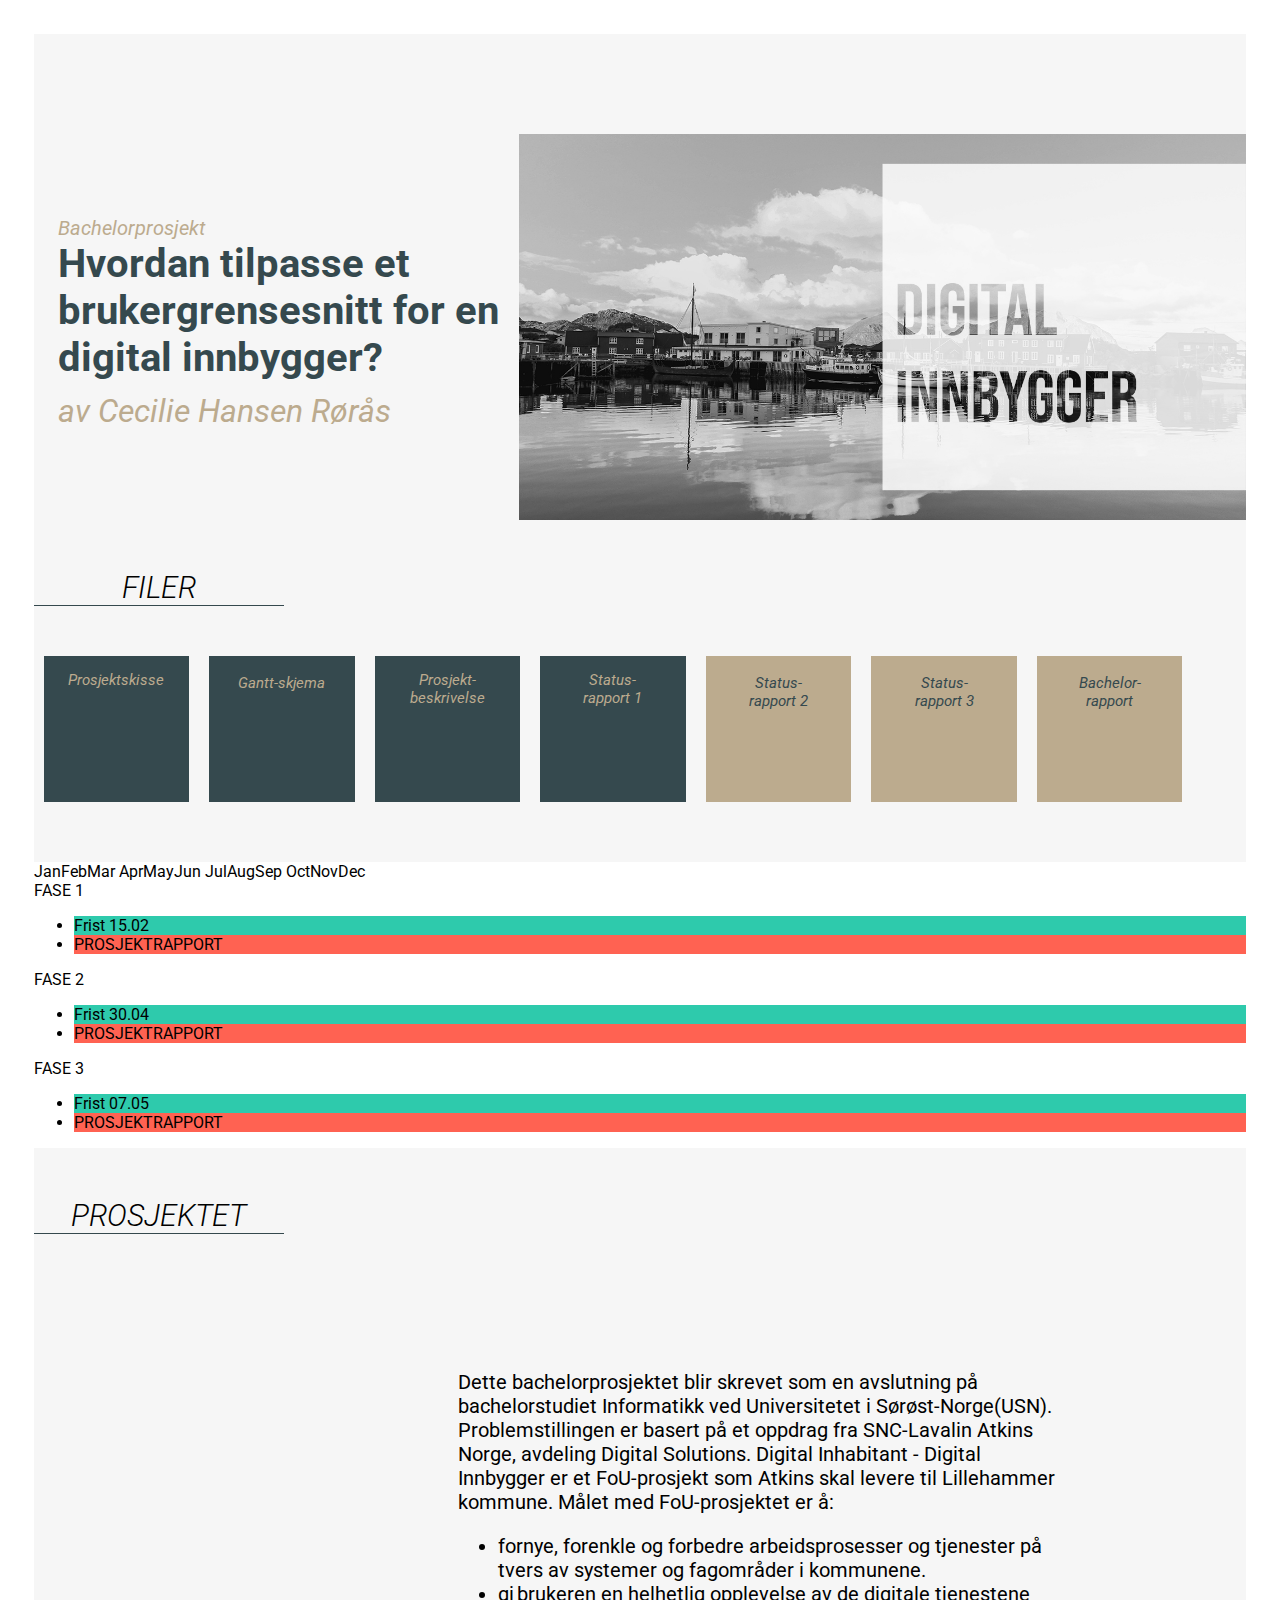
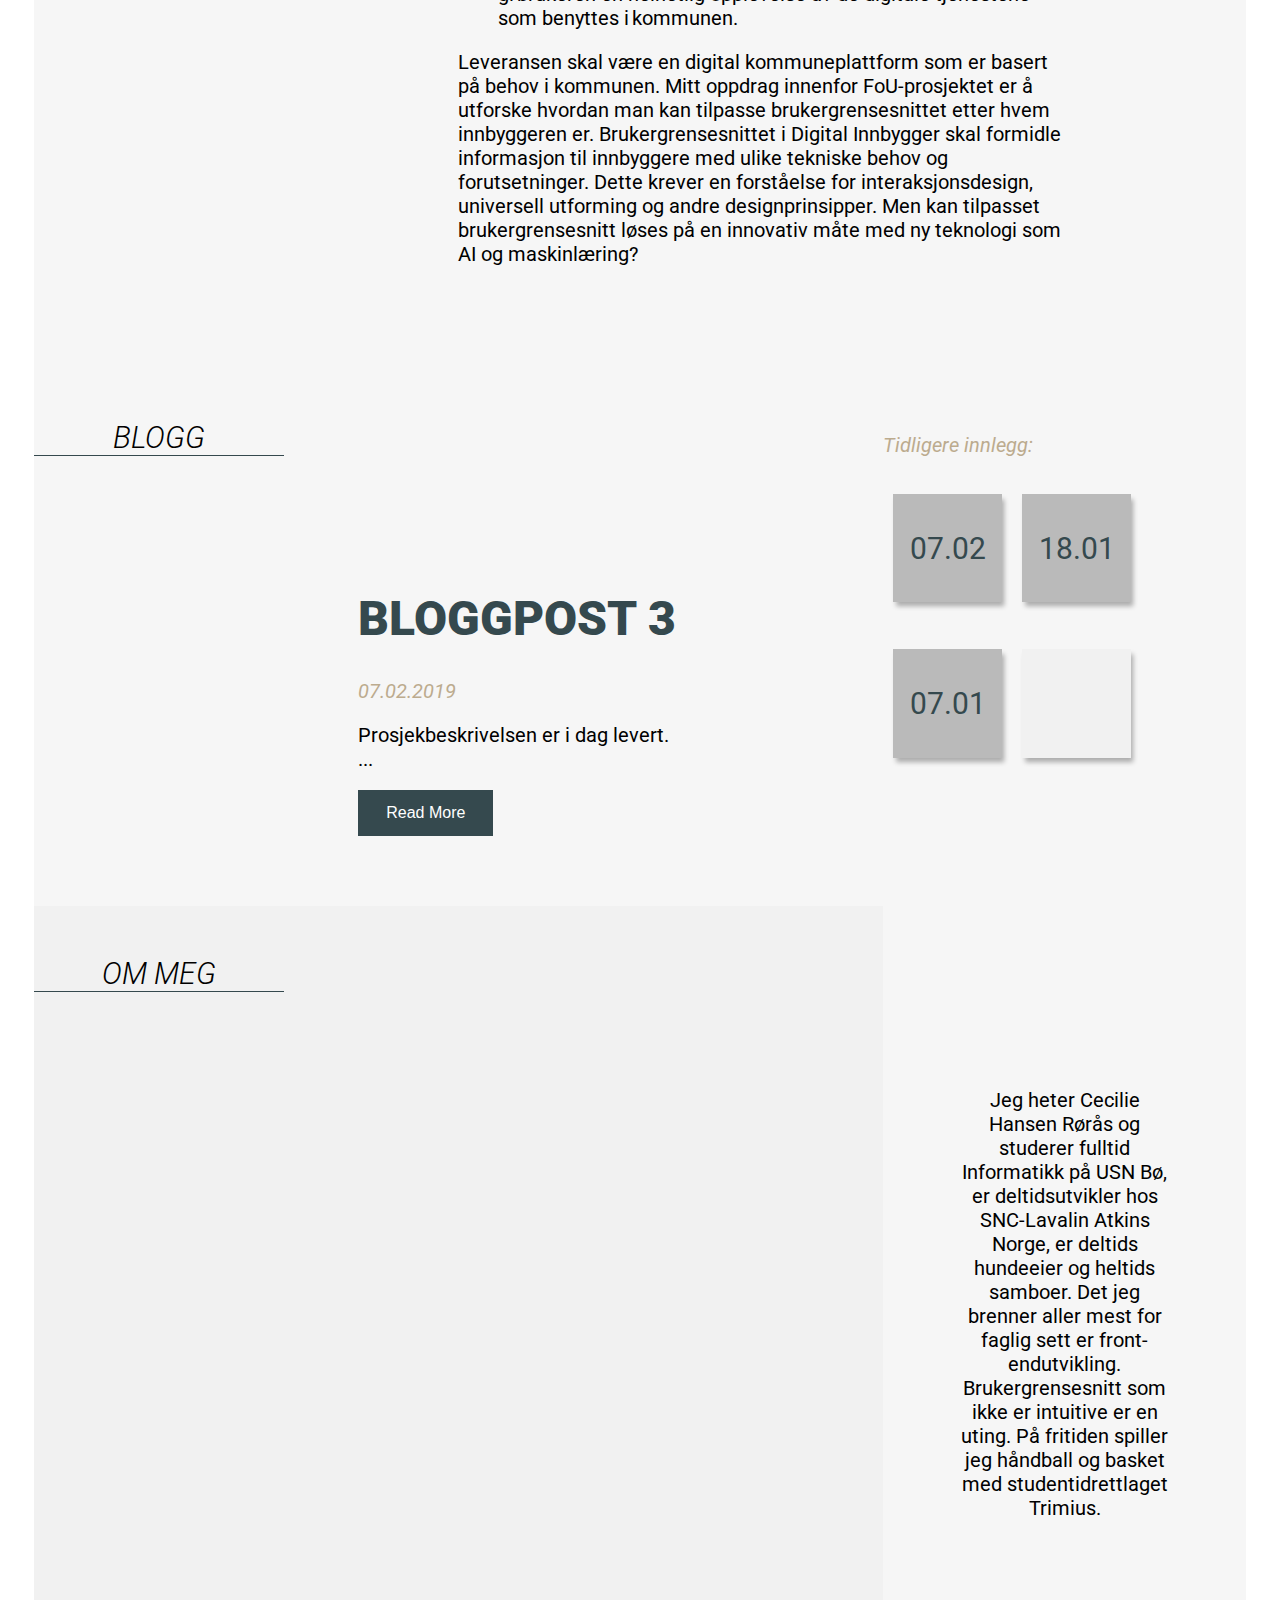
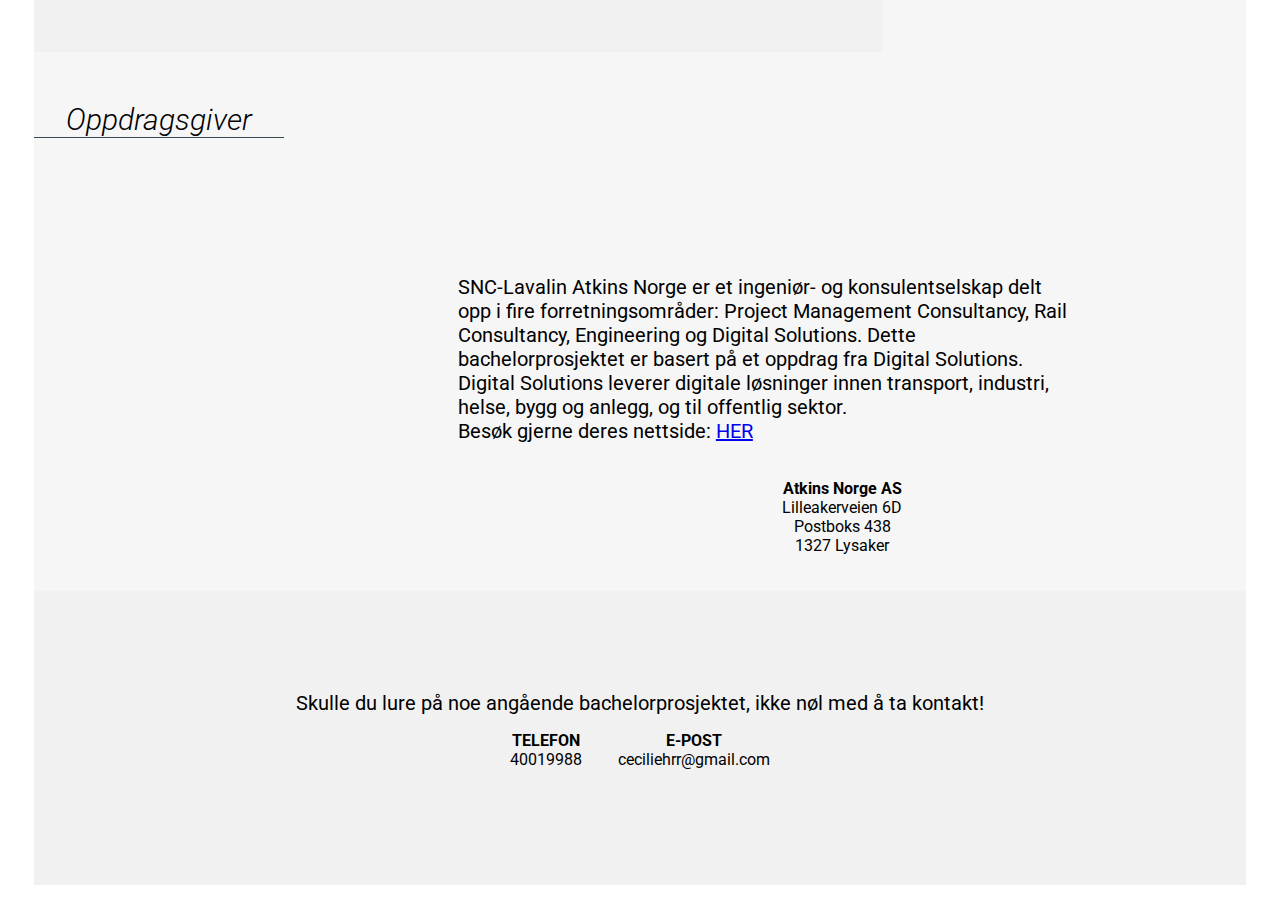
==== index.html @ 64920672 "mail" ====
<!DOCTYPE html>
<html lang="nb">
<head>
    <title>Bachelorprosjekt</title>
    <meta charset="utf-8">
    <meta name="viewport" content="width=device-width, initial-scale=1">
    <link rel="stylesheet" href="css/style.css">
    <link rel="stylesheet" href="gantt/css/stylegantt.css">
    <link href="https://fonts.googleapis.com/css?family=Roboto" rel="stylesheet">
    <link rel="stylesheet" href="https://use.fontawesome.com/releases/v5.6.3/css/all.css" integrity="sha384-UHRtZLI+pbxtHCWp1t77Bi1L4ZtiqrqD80Kn4Z8NTSRyMA2Fd33n5dQ8lWUE00s/" crossorigin="anonymous">
    <script src="https://ajax.googleapis.com/ajax/libs/jquery/3.3.1/jquery.min.js"></script>
    <script src="js/javascript.js"></script>
</head>

<body>


<div class="grid-container" id="grid">
        <div class="navbar">
                <span style="font-size:40px;cursor:pointer" onclick="openNav()"><i class="fas fa-align-center"></i></span>
                <div id="myNav" class="over">
                        <a href="javascript:void(0)" class="closebtn" onclick="closeNav()">&times;</a>
                        <div class="over-content">
                          <a href="#filer">Filer</a>
                          <a href="#omOppg">Prosjektet</a>
                          <a href="#blogg">Blogg</a>
                          <a href="#omMeg">Om meg</a>
                          <a href="#atkins">Oppdragsgiver</a>
                          <a href="#kontakt">Kontakt</a>
                        </div>
                      </div>
            </div>

    <div class="navbar-small">
        <span style="font-size:40px;cursor:pointer" onclick="openNavSmall()"><i class="fas fa-align-center"></i></span>
        <div id="myNavSmall" class="over">
                <a href="javascript:void(0)" class="closebtn" onclick="closeNavSmall()">&times;</a>
                <div class="over-content">
                  <a href="#filer">Filer</a>
                  <a href="#omOppg">Prosjektet</a>
                  <a href="#blogg">Blogg</a>
                  <a href="#omMeg">Om meg</a>
                  <a href="#atkins">Oppdragsgiver</a>
                  <a href="#kontakt">Kontakt</a>
                </div>
              </div>
    </div>

  <div class="header" >
       <img src="pictures/lofoten10_stor.jpg" alt="Lofoten_digitalinnbygger" class="responsive_img" width="750" height="350">
        <article class="animatable fadeInUp">
        <div class="small-font">Bachelorprosjekt</div>
        <div class="big-font">Hvordan tilpasse et brukergrensesnitt for en digital innbygger?</div>
        <div class="medium-font">av Cecilie Hansen Rørås</div>
        </article>
  </div>

  <div class="assignment" id="filer">
        <figure class="tekst"><div class="strek">FILER</div></figure>
        <div class="elem elem1">
            <a class="pdf-mobil" href="docs/Prosjektskisse_CecilieHR_182198.pdf" target="_blank"><i class="far fa-calendar-check"><p class="elem-p">Prosjektskisse</p></i></a>
            <i class="far fa-calendar-check fa-mobil"><p class="elem-p">Prosjektskisse</p></i>
          <div class="overlay">
            <a class="pdf" href="docs/Prosjektskisse_CecilieHR_182198.pdf" target="_blank"><div class="text"><i class="far fa-arrow-alt-circle-down" style="font-size: 50px;"></i>Last ned</div></a>
        </div>
      </div>
      <div class="elem elem3">
        <i class="far fa-calendar-check"><div class="elem-p"><br>Gantt-skjema<br></div></i>
    <div class="overlay">
        <div class="text"><i class="far fa-eye" style="font-size: 50px;"></i><br>SE</div>
    </div>
</div>
        <div class="elem elem2">
            <a class="pdf-mobil" href="docs/Prosjektbeskrivelse_CecilieHR_182198.pdf" target="_blank"><i class="far fa-calendar-check"><p class="elem-p">Prosjekt-<br>beskrivelse</p></i></a>
            <i class="far fa-calendar-check fa-mobil"><p class="elem-p">Prosjekt-<br>beskrivelse</p></i>
          <div class="overlay">
            <a class="pdf" href="docs/Prosjektbeskrivelse_CecilieHR_182198.pdf" target="_blank"><div class="text"><i class="far fa-arrow-alt-circle-down" style="font-size: 50px;"></i>Last ned</div></a>
        </div>
        </div>
        <div class="elem elem4">
            <a class="pdf-mobil" href="docs/Statusrapport1_CHR_182198.pdf" target="_blank"><i class="far fa-calendar-check"><p class="elem-p">Status-<br>rapport 1</p></i></a>
            <i class="far fa-calendar-check fa-mobil"><p class="elem-p">Status-<br>rapport 1</p></i>
          <div class="overlay">
            <a class="pdf" href="docs/Statusrapport1_CHR_182198.pdf" target="_blank"><div class="text"><i class="far fa-arrow-alt-circle-down" style="font-size: 50px;"></i>Last ned</div></a>
        </div>
    </div>
        <div class="elem elem5">
                <i class="far fa-calendar-times"><div class="elem-p"><br>Status-<br>rapport 2</div></i>
            <div class="overlay">
                <div class="text"><i class="fas fa-times"></i><br>12.mars</div>
            </div>
        </div>
        <div class="elem elem6">
                <i class="far fa-calendar-times"><div class="elem-p"><br>Status-<br>rapport 3</div></i>
            <div class="overlay">
                <div class="text"><i class="fas fa-times"></i><br>30.april</div>
            </div>
        </div>
        <div class="elem elem7">
                <i class="far fa-calendar-times"><div class="elem-p"><br>Bachelor-<br>rapport</div></i>
            <div class="overlay">
                <div class="text"><i class="fas fa-times"></i><br>7.mai</div>
            </div>
        </div>
  </div>
        <div id="gant">
                <div class="wrapper">
                <div class="hide"><i class="fas fa-times"></i></div>
                <div class="gantt">
                   
                 <div class="gantt__row gantt__row--months">
                     <div class="gantt__row-first"></div>
                     <span>Jan</span><span>Feb</span><span>Mar</span>
                     <span>Apr</span><span>May</span><span>Jun</span>
                     <span>Jul</span><span>Aug</span><span>Sep</span>
                     <span>Oct</span><span>Nov</span><span>Dec</span>
                 </div>
                 <div class="gantt__row gantt__row--lines" data-month="5">
                     <span></span><span></span><span class="marker"></span>
                     <span></span><span></span><span></span>
                     <span></span><span></span><span></span>
                     <span></span><span></span><span></span>
                 </div>
                 <div class="gantt__row">
                     <div class="gantt__row-first">
                         FASE 1
                     </div>
                     <ul class="gantt__row-bars">
                         <li style="grid-column: 1/3; background-color: #2ecaac;">Frist 15.02</li>
                         <li style="grid-column: 1/6; background-color: #ff6252;" class="stripes">PROSJEKTRAPPORT</li>
                     </ul>
                 </div>
                 <div class="gantt__row">
                     <div class="gantt__row-first">
                         FASE 2
                     </div>
                     <ul class="gantt__row-bars">
                         <li style="grid-column: 3/5; background-color: #2ecaac;">Frist 30.04</li>
                         <li style="grid-column: 1/6; background-color: #ff6252;" class="stripes">PROSJEKTRAPPORT</li>
                     </ul>
                 </div>
                 <div class="gantt__row">
                     <div class="gantt__row-first">
                         FASE 3
                     </div>
                     <ul class="gantt__row-bars">
                         <li style="grid-column: 5/6; background-color: #2ecaac;">Frist 07.05</li>
                         <li style="grid-column: 1/6; background-color: #ff6252;" class="stripes">PROSJEKTRAPPORT</li>
                     </ul>
                 </div>
                 <div class="gantt__row gantt_row_empty">
                         <div class="gantt__row-first">
                     </div>
                 </div>
                </div>
                </div>
                </div>
        

    <div class="om_oppg" id="omOppg">
            <figure class="tekst"><div class="strek">PROSJEKTET</div></figure>
            <div class="row">
                    <div class="column-1">
                      <img class="animatable fadeInUp people" src="pictures/people2.jpg" alt="App">
                    </div>
                    <div class="column-2">
                      <p style="width: 80%;" class="small-font2">
                            Dette bachelorprosjektet blir skrevet som en avslutning på bachelorstudiet Informatikk ved Universitetet i Sørøst-Norge(USN).
                            Problemstillingen er basert på et oppdrag fra SNC-Lavalin Atkins Norge, avdeling Digital Solutions. 
                            Digital Inhabitant - Digital Innbygger er et FoU-prosjekt som Atkins skal levere til Lillehammer kommune. Målet med FoU-prosjektet er å:
                            <br></p>
                            <ul style="width: 80%;" class="small-font2">
                                <li>fornye, forenkle og forbedre arbeidsprosesser og tjenester på tvers av systemer og fagområder i kommunene.</li>
                                <li>gi brukeren en helhetlig opplevelse av de digitale tjenestene som benyttes i kommunen.</li>
                            </ul>
                            <p style="width: 80%;" class="small-font2">
                            Leveransen skal være en digital kommuneplattform som er basert på behov i kommunen.
                            Mitt oppdrag innenfor FoU-prosjektet er å utforske hvordan man kan tilpasse brukergrensesnittet etter hvem innbyggeren er.
                            Brukergrensesnittet i Digital Innbygger skal formidle informasjon til innbyggere med ulike tekniske behov og forutsetninger.
                            Dette krever en forståelse for interaksjonsdesign, universell utforming og andre designprinsipper. Men kan tilpasset brukergrensesnitt løses på en innovativ måte med ny teknologi som AI og maskinlæring?</p>
                    </div>
                  </div>
                </div>
    <!--BLOGG-->
    <div class="blog" id="blogg">
        <figure class="tekst"><div class="strek" id="blogg-strek" >BLOGG</div></figure>
        <div class="row">
          <div class="column-1">
            <img src="pictures/lofoten10.jpg" alt="bloggbilde" class="animatable fadeInUp" id="bloggbilde" width="335" height="471">
          </div>
          <div class="column-2">
            <h1 class="xl-font" id="bloggpost"><b>BLOGGPOST 3</b></h1>
            <p class="small-font" id="bloggdato">07.02.2019</p>
            <div id="less" class="small-font2">Prosjekbeskrivelsen er i dag levert.</div><span id="dots" class="small-font2">...</span>
            <span class="small-font2" id="more">Da føler jeg bachelorprosjektet kan komme ordentlig i gang og neste skritt er å tilegne meg mest mulig teori. Hittil har jeg sett noen foredrag på Lynda.com om Accessibility. Bøkene jeg leser på for tiden er The design of everyday things av Don Norman, og Introduksjon til interaksjonsdesign av Tone Nordbø.</span><br><br>
            <button onclick="readMore()" id="myBtn" class="button">Read More</button>
          </div>
        </div>
    </div>
    <div class="siste">
        <div class="small-font">Tidligere innlegg:</div>
        <div class="bloggelem blogg3">
            <div class="text nummer">07.02</div>
                <div class="overlay_blogg" onclick="newBlog('BLOGGPOST 3','07.02.2019','Prosjekbeskrivelsen er i dag levert...','Da føler jeg bachelorprosjektet kan komme ordentlig i gang og neste skritt er å tilegne meg mest mulig teori. Hittil har jeg sett noen foredrag på Lynda.com om Accessibility. Bøkene jeg leser på for tiden er The design of everyday things av Don Norman, og Introduksjon til interaksjonsdesign av Tone Nordbø.','pictures/lofoten10.jpg')"></div></div>
        <div class="bloggelem blogg2">
                <div class="text nummer">18.01</div>
            <div class="overlay_blogg"
                onclick="newBlog('BLOGGPOST 2','18.01.2019','I dag har jeg fått prosjektweb(denne nettsiden) på lufta...','Prosjektweb er ment for å dele innleveringer og fremgang med interesserte og er en del av kravene i bachelorprosjektet. Jeg har valgt å bruke GitHub som hostingtjeneste fordi jeg trenger mer praktisk erfaring med bruk av GIT som versjonskontrollverktøy.','pictures/lofoten10.jpg')">
            </div>     
        </div>
        <div class="bloggelem blogg1">
                <div class="text nummer">07.01</div>
            <div class="overlay_blogg" 
                onclick="newBlog('BLOGGPOST 1','07.01.2019','Første arbeidsdag hos Atkins Norge på Lysaker der jeg fikk nærmere beskrivelser av mitt oppdrag innenfor Digital Innbygger...','Jeg hilste også på SCRUM-teamet som utvikler kommuneplattformen, de var selvfølgelig svært oppslukt i koding, jeg mistenker GIT-problemer! ;)','pictures/lofoten10.jpg')">
            </div>
        </div>
        <div class="bloggelem blogg4">
            <div class="text nummer"></div>
            <div class="overlay_blogg"></div>
        </div>
    </div>
<!--BLOGG SLUTT-->

    <div class="left" id="omMeg">
        <figure class="tekst"><div class="strek">OM MEG</div></figure>
                <div class="row_portrett">
                    <div class="column_portrett animatable fadeInUp">
                         <img src="pictures/meg.jpg" class ="portrett" alt="Snow" style="width:100%">
                    </div>
                <div class="column_portrett animatable fadeInUp">
                          <img src="pictures/megball.jpg" class ="portrett" alt="Forest" style="margin-top:15%;width:100%">
        </div>
    </div>
    </div>
    <div class="right">
            <p id="om" class="small-font2">Jeg heter Cecilie Hansen Rørås og studerer fulltid Informatikk på USN Bø, er deltidsutvikler hos SNC-Lavalin Atkins Norge, er deltids hundeeier og heltids samboer. Det jeg brenner aller mest for faglig sett er front-endutvikling. Brukergrensesnitt som ikke er intuitive er en uting. På fritiden spiller jeg håndball og basket med studentidrettlaget Trimius.</p>
    </div>

    <div class="company" id="atkins">
        <figure class="tekst"><div class="strek">Oppdragsgiver</div></figure>
        <div class="row">
            <div class="column-1">
                <img src="pictures/ATKINS_MASTER_BLUE_RGB_HORIZ.png" class="animatable fadeInUp people" alt="App">
            </div>
            <div class="column-2">
                <p style="width: 80%;" class="small-font2">
                        SNC-Lavalin Atkins Norge er et ingeniør- og konsulentselskap delt opp i fire forretningsområder: 
                        Project Management Consultancy, 
                        Rail Consultancy, 
                        Engineering og
                        Digital Solutions. 
                        Dette bachelorprosjektet er basert på et oppdrag fra Digital Solutions. 
                        Digital Solutions leverer digitale løsninger innen transport, industri, helse, bygg og anlegg, og til offentlig sektor.
                        <br>
                        Besøk gjerne deres nettside: <a href="http://atkinsglobal.no/" target="_blank">HER</a>
                    <div class="cont" style="text-align: center;">
                        <ul class="contact">
                            <li style="text-align: center;">
                                <p><i class="fa fa-map-marker fa-3x"></i></p>
                                <p><strong>Atkins Norge AS</strong><br>
                                        Lilleakerveien 6D<br>
                                        Postboks 438<br>
                                        1327 Lysaker</p>
                            </li>
                        </ul>
                    </div>
            </div>
        </div>
    </div>
    <div class="footer" id="kontakt">
            <div class="cont">
                    <div class="small-font2">Skulle du lure på noe angående bachelorprosjektet, ikke nøl med å ta kontakt!</div>
                <ul class="contact">
                    
                    <li style="text-align: left;">
                        <p><i class="fas fa-mobile-alt fa-3x"></i></p>
                        <p><strong>TELEFON</strong><br>
															 40019988</p>
                    </li>
                    <li style="text-align: left;">
                            <p><i class="far fa-envelope fa-3x"></i></p>
                            <p><strong>E-POST</strong><br>
                            ceciliehrr@gmail.com</p>
                        </li>
                </ul>
            </div>
    </div>

</div>

</body>
</html>
---- css/style.css ----
@charset "utf-8";
@import url('https://fonts.googleapis.com/css?family=Roboto:400i,700,300,300i,400');
@import url('https://fonts.googleapis.com/css?family=Staatliches');


/* CSS Document */

:root {
    --primary-one:rgb(246, 246, 246);
    --primary-two:#35494e ;  
    --primary-three: #bcab8e;
    --primary-four: #f1f1f1; 
  }

* {
  box-sizing: border-box;
}
html,body{
	min-width: 350px;
}
body {
  font-family: 'Roboto', sans-serif;
  padding: 2%;
  transition: background-color .5s;
}

.navbar {
  grid-area: navbar;
  background-color: var(--primary-one);
  cursor: pointer;
  display: inline-block;
  position: fixed;
  z-index: 1;
}
.navbar-small{
  display: none;
  grid-area: navbar-small;
  background-color: var(--primary-one);
  cursor: pointer;
  position: fixed;
  z-index: 1;
}
.fa-align-center{
 -webkit-transition: font-size 1s; /* For Safari 3.1 to 6.0 */
  transition: font-size 1s;
}
.fa-align-center:hover{
  font-size: 45px;
}
.over {
  height: 100%;
  width: 0;
  position: fixed;
  z-index: 1;
  top: 0;
  left: 0;
  background-color: var(--primary-two);
  background-color: rgba(53, 73, 78, 0.9);
  overflow-x: hidden;
  transition: 0.5s;
}

.over-content {
  position: relative;
  top: 25%;
  width: 100%;
  text-align: center;
  margin-top: 30px;
}

.over a {
  padding: 8px;
  text-decoration: none;
  font-size: 36px;
  color: var(--primary-three);
  display: block;
  transition: 0.3s;
}

.over a:hover, .over a:focus {
  color: #f1f1f1;
}

.over .closebtn {
  position: absolute;
  top: 20px;
  right: 45px;
  font-size: 60px;
}

.header {
  grid-area: header;
  background-color: var(--primary-one);
  height: auto;
}

.header article{
  margin-top:15%;
  margin-left: 2%;
}
.responsive_img{
  padding-top: 100px;
  float: right;
  width: 60%;
  height: auto;
}
/*FONTS*/
.xl-font{
  color: var(--primary-two);
  font-size: 48px;
  font-weight: bold;
}
.big-font{
   color: var(--primary-two);
   font-size: 2.5em;
   font-weight: bold;
}
.medium-font{
   color: var(--primary-three);
   font-style: italic;
   font-size: 2em;
   font-weight: thin;
   margin-top: 1%;
}
.small-font{
    color: var(--primary-three);
    font-style: italic;
    font-size: 20px;
}

.small-font2{
  font-size: 20px;
}
/*Font-slutt*/
.om_oppg{
  grid-area: om_oppg;
  width: 100%;
  background-color: var(--primary-one );
}
#oppgaven{
  font-size: 20px;
}
.assignment{
  grid-area: assignment;
  width: 100%;
  position: relative;
  background-color: var(--primary-one );
}
.text {
  color:var(--primary-three);
  font-size: 20px;
  position: absolute;
  top: 50%;
  left: 50%;
  -webkit-transform: translate(-50%, -50%);
  -ms-transform: translate(-50%, -50%);
  transform: translate(-50%, -50%);
  text-align: center;
  z-index: 0;
}
.text:hover{
  opacity: 0.7;
}
.fa-calendar-check{
  padding-top:20%;
  font-size: 50px;
}
.fa-calendar-times{
  padding-top:20%;
  font-size: 50px;
}
.fa-times{
  font-size: 50px;
}
.tekst{
  font-weight: 300;
  font-style: italic;
	width: 100%;
	height: auto;
	text-align: center;
	margin:0;
	margin-top:50px;
  margin-bottom:40px;
  font-size: 30px;
}
.strek{
	width: 250px;
	height: auto;
  border-bottom: solid 1px var(--primary-two);
}
#blogg-strek{
  margin-left: -64px;
}
.elem{
  margin: 10px;
  width:12%;
  height: 0;
  padding-bottom: 12%;/* this and width need to be similar*/
  float: left;
  position: relative;
  display: block;
  text-align: center;
  
}
.elem1,.elem3, .elem4,.elem2{
  background-color: var(--primary-two);
  color: var(--primary-three);
}
.elem5,.elem6, .elem7, .elem8{
  background-color: var(--primary-three);
  color: var(--primary-two);
}
.elem-p{
  font-size:15px;
  font-family:'Roboto';
  font-weight: 400;
}
#gant{
  grid-area: gantt;
  width: 100%;
  height: auto;
}
.bloggelem{
  width:30%;
  height: 0;
  margin: 10px;
  margin-top: 10%;
  padding-bottom: 30%;/* this and width need to be similar*/
  float: left;
  position: relative;
  display: block;
}

.bloggelem:hover{
  opacity:0.7;
  cursor: pointer;
  transition: 0.7s;
  background-color: var(--primary-four);
}
.blogg1, .blogg2, .blogg3{
  background-color:#BABABA;
  box-shadow: 0.2rem 0.3rem 0.3rem rgba(0, 0, 0, 0.3);
}
 .blogg4, .blogg5, .blogg6{
  background-color: var(--primary-four);
  box-shadow: 0.2rem 0.3rem 0.3rem rgba(0, 0, 0, 0.3);
}
#bloggarkiv{
  margin-left: 3%;
  font-size: 20px;
}
.nummer{
  font-size:30px;
  color: var(--primary-two);
  z-index: 0;
}
#more{
  display: none;
}
.overlay {
  position: absolute;
  top: 0;
  bottom: 0;
  left: 0;
  right: 0;
  height: 100%;
  width: 100%;
  opacity: 0;
  transition: .5s ease;
  z-index: 0;
  background-color:var(--primary-two);
  
}
.overlay_blogg{
  position: absolute;
  top: 0;
  bottom: 0;
  left: 0;
  right: 0;
  height: 100%;
  width: 100%;
  opacity: 0;
  transition: .5s ease;
  z-index: 0;
  }
.elem:hover .overlay {
  opacity:1;
  cursor: pointer;
}
.elem:hover .overlay_blogg {
  opacity:1;
  cursor: pointer;
}
.pdf-mobil{
  display: none;
  text-decoration: none;
  color: var(--primary-three);
}
.blog{
  grid-area: blog;
  padding: 64px;
  background-color: var(--primary-one );
}
.row{
  padding-top:20px;
}
.row:after {
  content: "";
  display: table;
  clear: both
}
.column-2 {
  float: left;
  width: 66.66666%;
  padding: 20px;
  margin-top: 3%;
}
.column-1 {
  float: left;
  width: 33.33333%;
  padding: 20px;
}
.button {
  border:none;
  background-color: var(--primary-two);
  color: white;
  padding: 14px 28px;
  font-size: 16px;
  cursor: pointer;
  border: none;
  outline:none;
}
.button:hover {
  transition: 0.6s;
  opacity: 0.4;
}

img {
  display: block;
  height: auto;
  max-width: 100%;
}
.siste{
  padding-top: 35%;
  width: 100%;
	height: auto;
  grid-area: siste;
  background-color: var(--primary-one );
}
.siste,
.left,
.assignment,
.right,
.blog {
padding-bottom: 50px;
}

.left {
  grid-area: left;
  background-color:var(--primary-four);
}
.column_portrett {
  float: left;
  width: 33.33%;
  padding: 5px;
  margin: 5%;
}
.row_portrett::after {
  content: "";
  clear: both;
  display: table;
}

.right {
  grid-area: right;
  background-color: var(--primary-one);
  text-align: center;
}
#om{
  margin: 50% 20% 20% 20%;
  font-size: 20px;
}
.company{
  grid-area: company;
  background-color: var(--primary-one);
}
/* Style the footer */
.footer {
  grid-area: footer;
  background-color: #f1f1f1;
  padding: 100px;
}
.cont {
  text-align: center;
}
.contact {
  display: inline-block;
  margin: 0 auto;
  padding-left: 0;
}
.contact .fa:before {
  display: inline-block;
  opacity: 0.7;
}
.contact p {
  text-align: center;
}
.contact li {
  display: inline-block;
  list-style-type: none;
  margin: 0 1em;
  text-align: center;
}
.animatable {
  /* initially hide animatable objects */
  visibility: hidden;
  
  /* initially pause animatable objects their animations */
  -webkit-animation-play-state: paused;   
  -moz-animation-play-state: paused;     
  -ms-animation-play-state: paused;
  -o-animation-play-state: paused;   
  animation-play-state: paused; 
}

/* show objects being animated */
.animated {
  visibility: visible;
  
  -webkit-animation-fill-mode: both;
  -moz-animation-fill-mode: both;
  -ms-animation-fill-mode: both;
  -o-animation-fill-mode: both;
  animation-fill-mode: both;
  
  -webkit-animation-duration: 1.5s;
  -moz-animation-duration: 1.5s;
  -ms-animation-duration: 1.5s;
  -o-animation-duration: 1.5s;
  animation-duration: 1.5s;

  -webkit-animation-play-state: running;
  -moz-animation-play-state: running;
  -ms-animation-play-state: running;
  -o-animation-play-state: running;
  animation-play-state: running;
}
@-webkit-keyframes fadeInUp {
	0% {
		opacity: 0;
		-webkit-transform: translateY(20px);
	}	100% {
		opacity: 1;
		-webkit-transform: translateY(0);
	}
}

@-moz-keyframes fadeInUp {
	0% {
		opacity: 0;
		-moz-transform: translateY(20px);
	}

	100% {
		opacity: 1;
		-moz-transform: translateY(0);
	}
}

@-o-keyframes fadeInUp {
	0% {
		opacity: 0;
		-o-transform: translateY(20px);
	}

	100% {
		opacity: 1;
		-o-transform: translateY(0);
	}
}

@keyframes fadeInUp {
	0% {
		opacity: 0;
		transform: translateY(20px);
	}

	100% {
		opacity: 1;
		transform: translateY(0);
	}
}

.animated.fadeInUp {
	-webkit-animation-name: fadeInUp;
	-moz-animation-name: fadeInUp;
	-o-animation-name: fadeInUp;
	animation-name: fadeInUp;
}


/* The grid container */
.grid-container {
  display: grid;
  grid-template-areas:
  'navbar navbar navbar navbar navbar navbar'
    'header header header header header header'
    'assignment assignment assignment assignment assignment assignment'
    'gantt gantt gantt gantt gantt gantt'
    'om_oppg om_oppg om_oppg om_oppg om_oppg om_oppg'
    'blog blog blog blog siste siste'
    'left left left left right right'
    'company company company company company company'
    'footer footer footer footer footer footer';
   /*grid-column-gap: 10px; - if you want gap between the columns */
}

/*TABLET*/
@media (min-width: 768px) and (max-width: 1024px) {
  .header{
    height: auto;
  }
  .over-content a{
    font-size: 35px;
  }
  .navbar-small{
    display: block;
  }
  .navbar{
    display: none;
  }
  .xl-font{
    font-size:40px;
  }
  .big-font{
    font-size:35px;
  }
  .medium-font{
    font-size: 30px;
  }
  .small-font{
    font-size:25px;
  }
  .responsive_img {
    width: 50%;
    height: auto;
    padding-bottom:40px;
  }
  #oppgaven{
    font-size: 15px;
  }
  .assignment{
    padding: 0px;
  }
  .overlay {
    display: none;
    }
  .elem{
    width:20%;
    margin: 3px;
    padding-bottom: 20%;/* this and width need to be similar*/
  }
    .elem3{
    display: none;
  }
  #gant{
    display: none;
  }
  .pdf{
    display: none;
  }
  .pdf-mobil{
    display: block;
    text-decoration: none;
  }
  .elem .fa-mobil{
    display: none;
  }
  .strek{
    width: 250px;
    height: auto;
    border-bottom: solid 1px var(--primary-two);
  }
  .blog{
    padding: 0px;
  }
  .column-2,
  .column-1 {
    width: 100%;
    text-align: left;
  }
  img {
    margin: auto;
  }

  #blogg-strek{
    margin-left:0;
  }
  #om{
    font-size: 15px;
  }
  .bloggelem{
    width:30%;
    padding-bottom: 30%;/* this and width need to be similar*/
  }
  #bloggbilde{
    padding:0;
    margin:0;
  }
  #nummer{
    font-size:20px;
  }
  .siste{
    padding-top:60%;
    padding-left: 3%;
  }
  .text {
    font-size: 20px;
    padding:20px;
  }
  .row{
    padding:50px;
    
  }

}

/*Mobile */
@media only screen and (max-width: 600px) {
  .grid-container  {
    padding: 2px;
    grid-template-areas: 
    'navbar-small navbar-small navbar-small navbar-small navbar-small navbar-small'
      'header header header header header header'
      'assignment assignment assignment assignment assignment assignment'
      'om_oppg om_oppg om_oppg om_oppg om_oppg om_oppg'
      'blog blog blog blog blog blog'
      'siste siste siste siste siste siste'
      'left left left left left left' 
      'right right right right right right'
      'company company company company company company'
      'footer footer footer footer footer footer';
  }
	body{
    padding: 0;
    margin:0;
	}
  .header{
    height: auto;
  }
  .header article{
    margin-top:15%;
    margin-left: 0;
  }
  .fa-align-center{
    margin: 5px;
    margin-top: 0;
  }
  .over-content a{
    font-size: 30px;
  }
  .xl-font{
    font-size:25px;
    margin:0;
  }
  .big-font{
    font-size:25px;
  }
  .medium-font{
    font-size: 20px;
  }
  .small-font{
    font-size: 17px;
  }
  .small-font2{
    font-size: 17px;
  }
  .responsive_img {
    width: 100%;
    height: auto;
    float: none;
  }
  #oppgaven{
    font-size: 15px;
  }
  .assignment{
    padding: 0px;
  }
  .overlay {
  display: none;
  }
  .elem{
    width:20%;
    margin: 3px;
    margin-left: 2%;
    padding-bottom: 20%;/* this and width need to be similar*/
  }
  .elem3{
    display: none;
  }
  #gant{
    display: none;
  }
  .pdf{
    display: none;
  }
  .pdf-mobil{
    display: block;
    text-decoration: none;
  }
  .elem .fa-mobil{
    display: none;
  }
  .fa-calendar-check{
    font-size:18px;
  }
  .fa-calendar-times{
    font-size: 18px;
  }
  .elem-p{
    font-size:10px;
    font-family:'Roboto';
    font-weight: 400;
  }
  .text{
    font-size: 15px;
  }
  .strek{
    width: 250px;
    height: auto;
    border-bottom: solid 1px var(--primary-two);
  }
  .blog{
    padding: 0px;
  }
  #bloggbilde{
    padding:0;
    margin:0;
  }
  .column-2,
  .column-1 {
    width: 100%;
    text-align: left;
    padding: 5px;
  }
  img {
    margin: 0;
    padding: 0;
  }
  .people{
    width: 70%;
    height: auto;
    margin: 0;
}
  #blogg-strek{
    margin-left:0;
  }
  #om{
    margin: 10% 10% 10% 10%;
    font-size: 20px;
  }
  .navbar-small{
    display: block;
  }
  .navbar{
    display: none;
  }
  .siste{
    padding-top: 3%;
    padding-left: 3%;
  }
  .bloggelem{
    width:20%;
    padding-bottom: 20%;/* this and width need to be similar*/
    margin: 6px;
  }
  .nummer{
    font-size:20px;
  }
  .portrett{
    width: 50%;
    height: auto;
    margin: 0;
  }
  .column_portrett {
    float: left;
    width: 33.33%;
    padding: 0px;
    margin: 5px;
  }
  .text {
    padding:20px;
  }
}
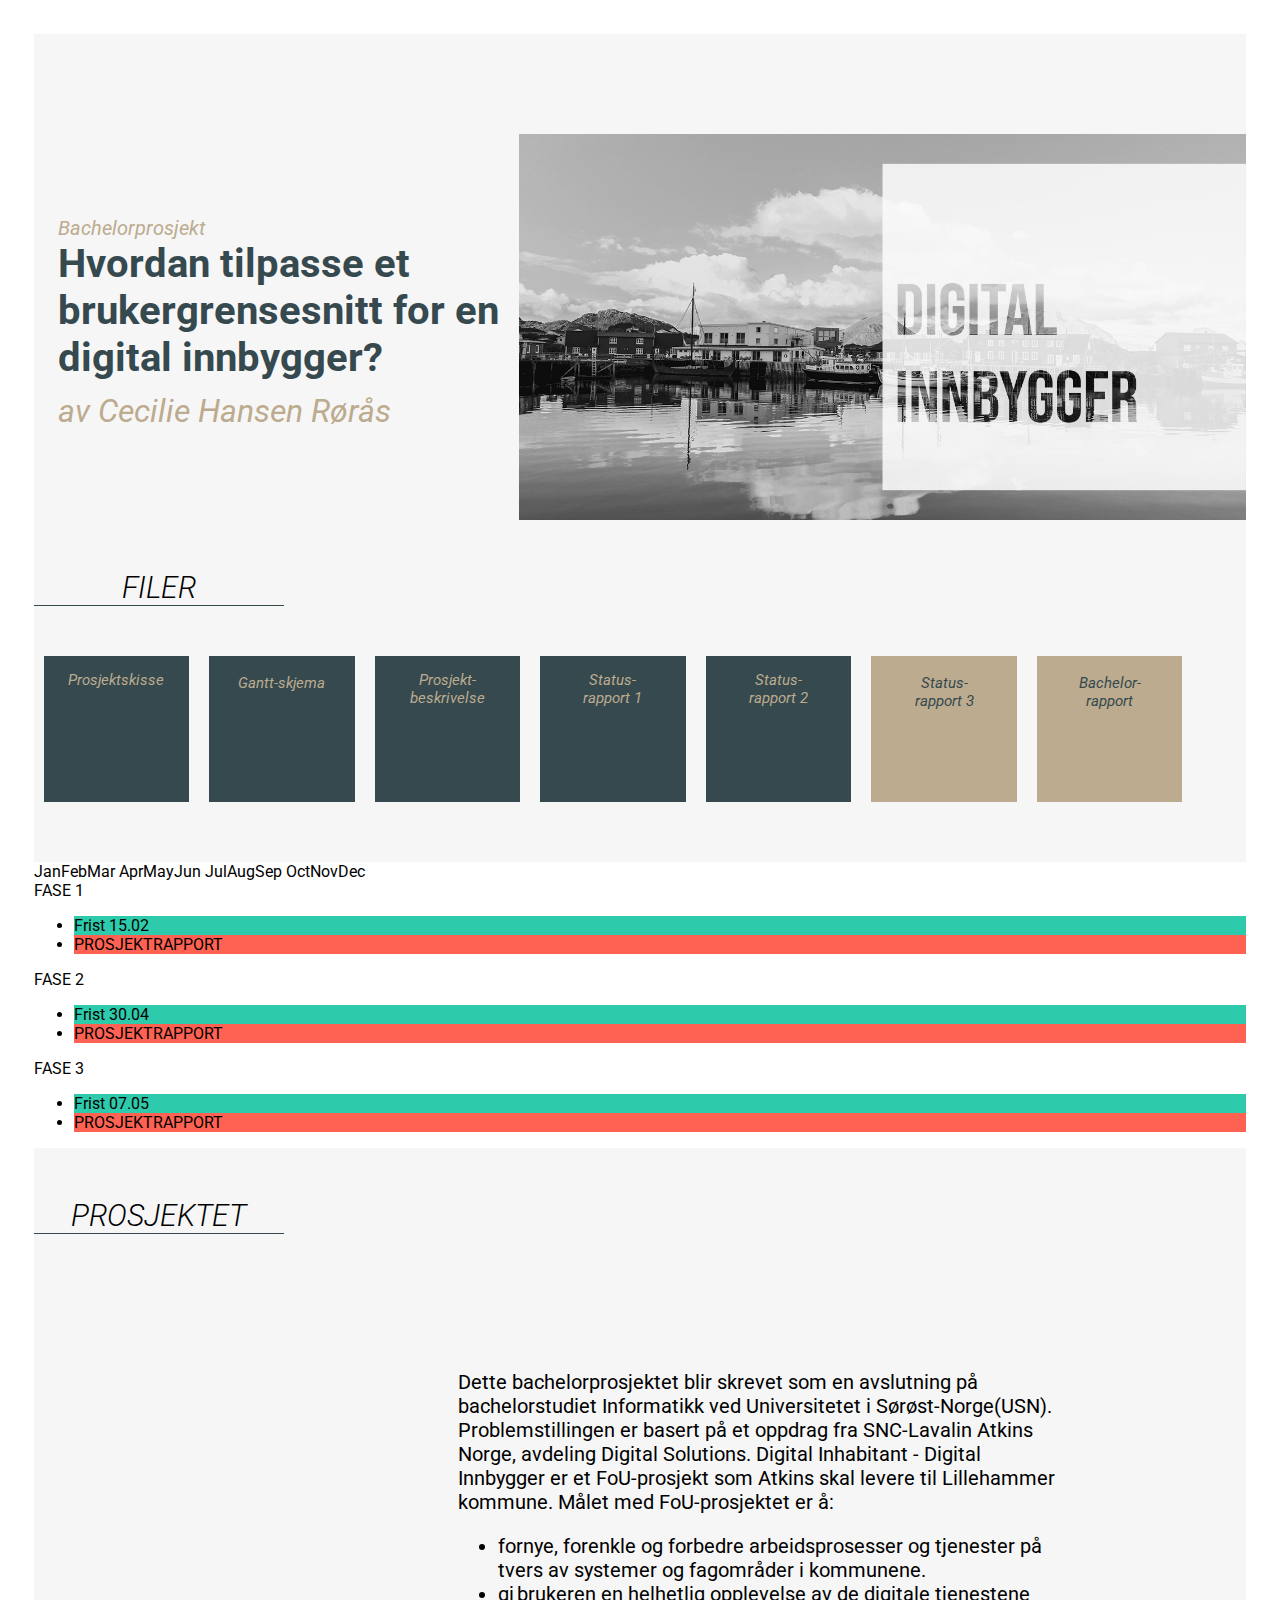
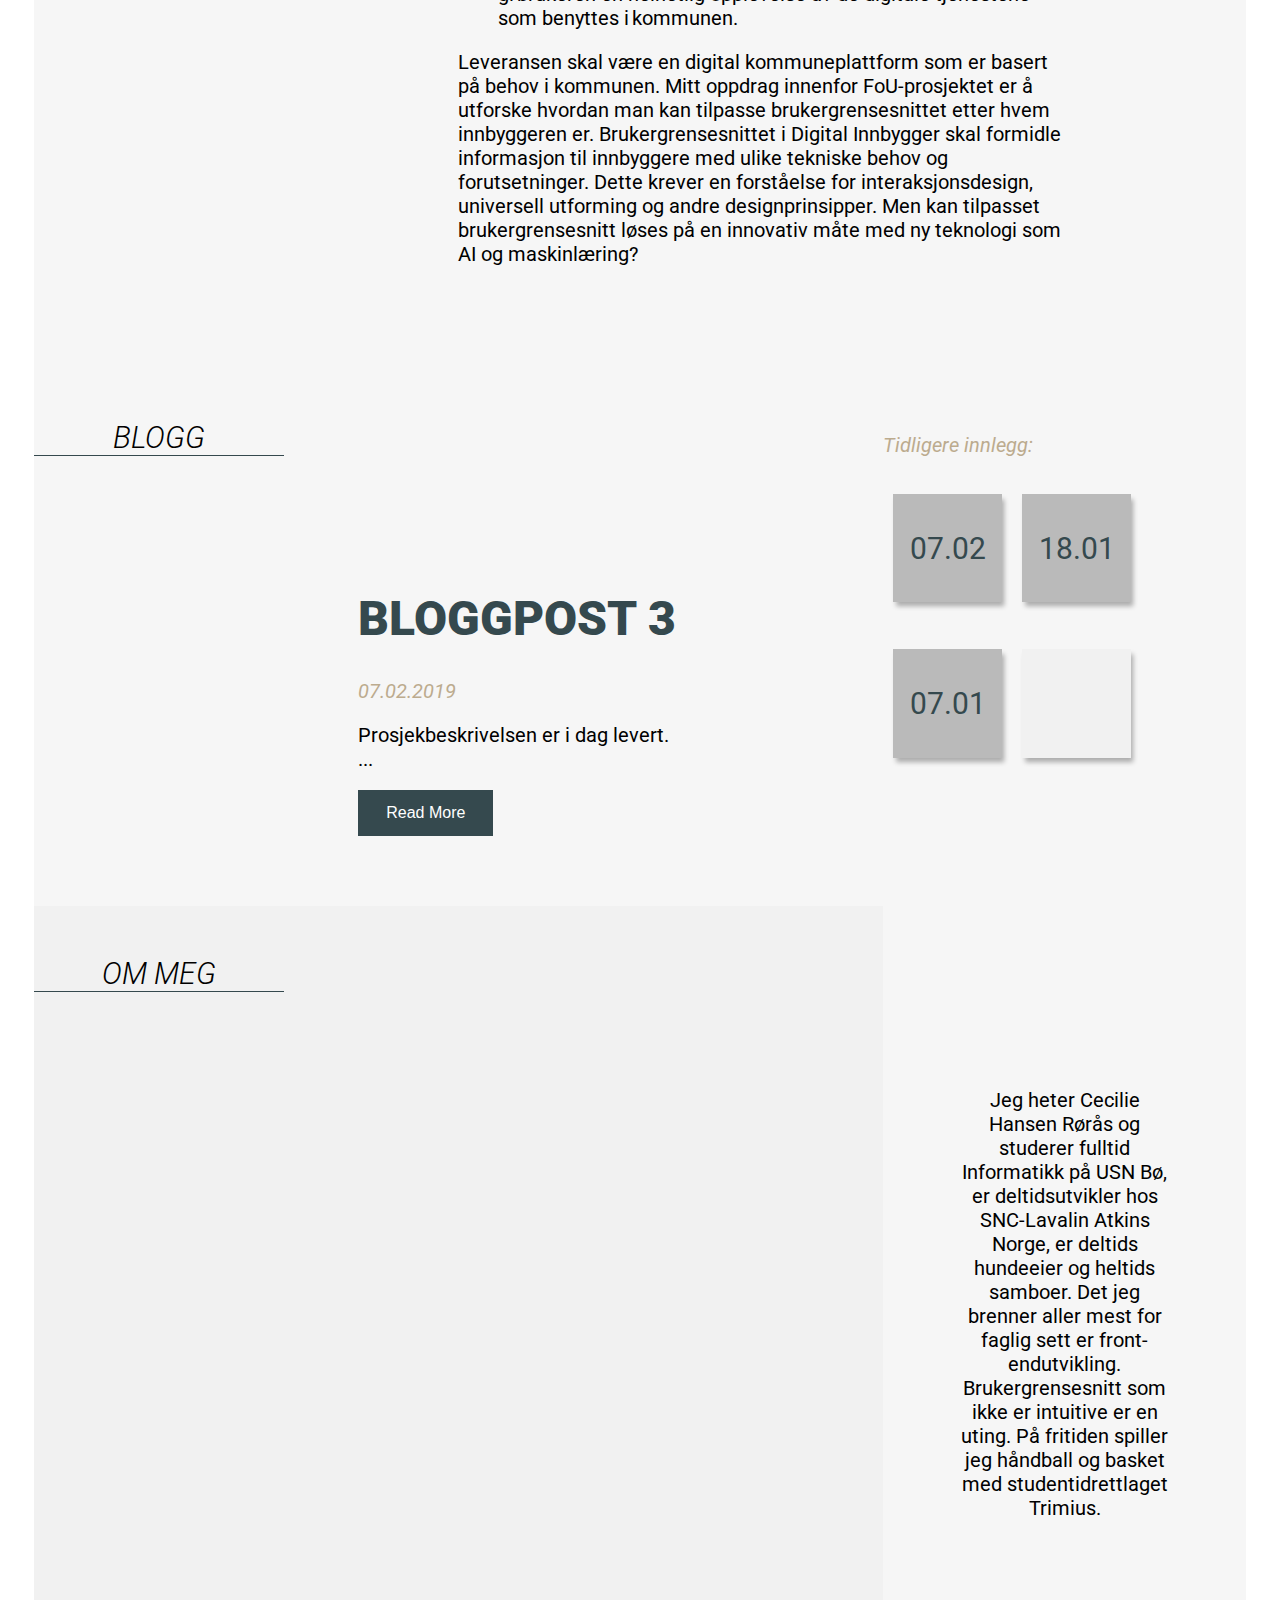
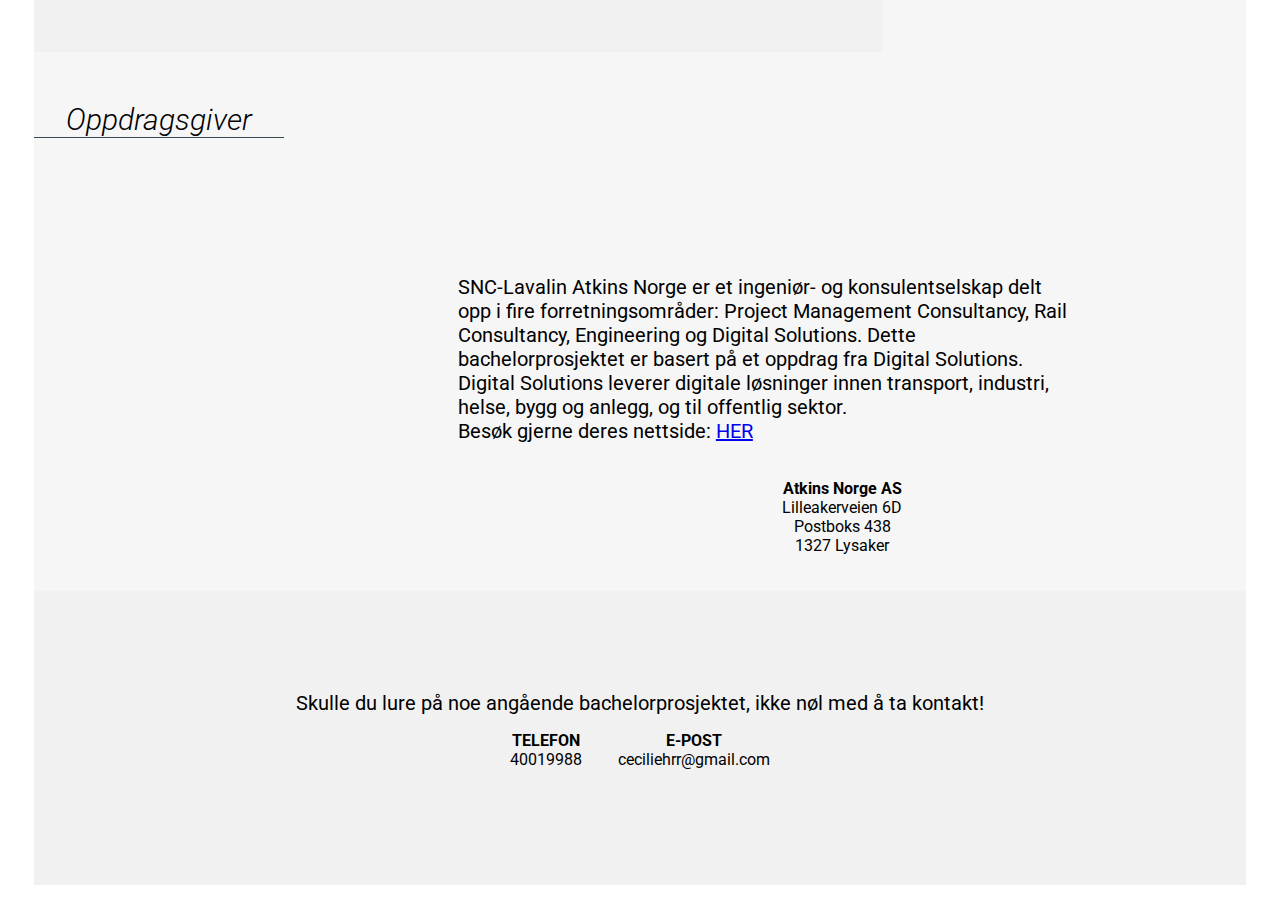
==== commit c78c8ae8: "status 2" ====
--- a/index.html
+++ b/index.html
@@ -85,10 +85,11 @@
         </div>
     </div>
         <div class="elem elem5">
-                <i class="far fa-calendar-times"><div class="elem-p"><br>Status-<br>rapport 2</div></i>
-            <div class="overlay">
-                <div class="text"><i class="fas fa-times"></i><br>12.mars</div>
-            </div>
+            <a class="pdf-mobil" href="docs/Statusrapport2_CHR_182198.pdf" target="_blank"><i class="far fa-calendar-check"><p class="elem-p">Status-<br>rapport 2</p></i></a>
+            <i class="far fa-calendar-check fa-mobil"><p class="elem-p">Status-<br>rapport 2</p></i>
+          <div class="overlay">
+            <a class="pdf" href="docs/Statusrapport2_CHR_182198.pdf" target="_blank"><div class="text"><i class="far fa-arrow-alt-circle-down" style="font-size: 50px;"></i>Last ned</div></a>
+        </div>
         </div>
         <div class="elem elem6">
                 <i class="far fa-calendar-times"><div class="elem-p"><br>Status-<br>rapport 3</div></i>
--- a/css/style.css
+++ b/css/style.css
@@ -202,11 +202,11 @@
   text-align: center;
   
 }
-.elem1,.elem3, .elem4,.elem2{
+.elem1,.elem3, .elem4,.elem2,.elem5{
   background-color: var(--primary-two);
   color: var(--primary-three);
 }
-.elem5,.elem6, .elem7, .elem8{
+.elem6, .elem7, .elem8{
   background-color: var(--primary-three);
   color: var(--primary-two);
 }
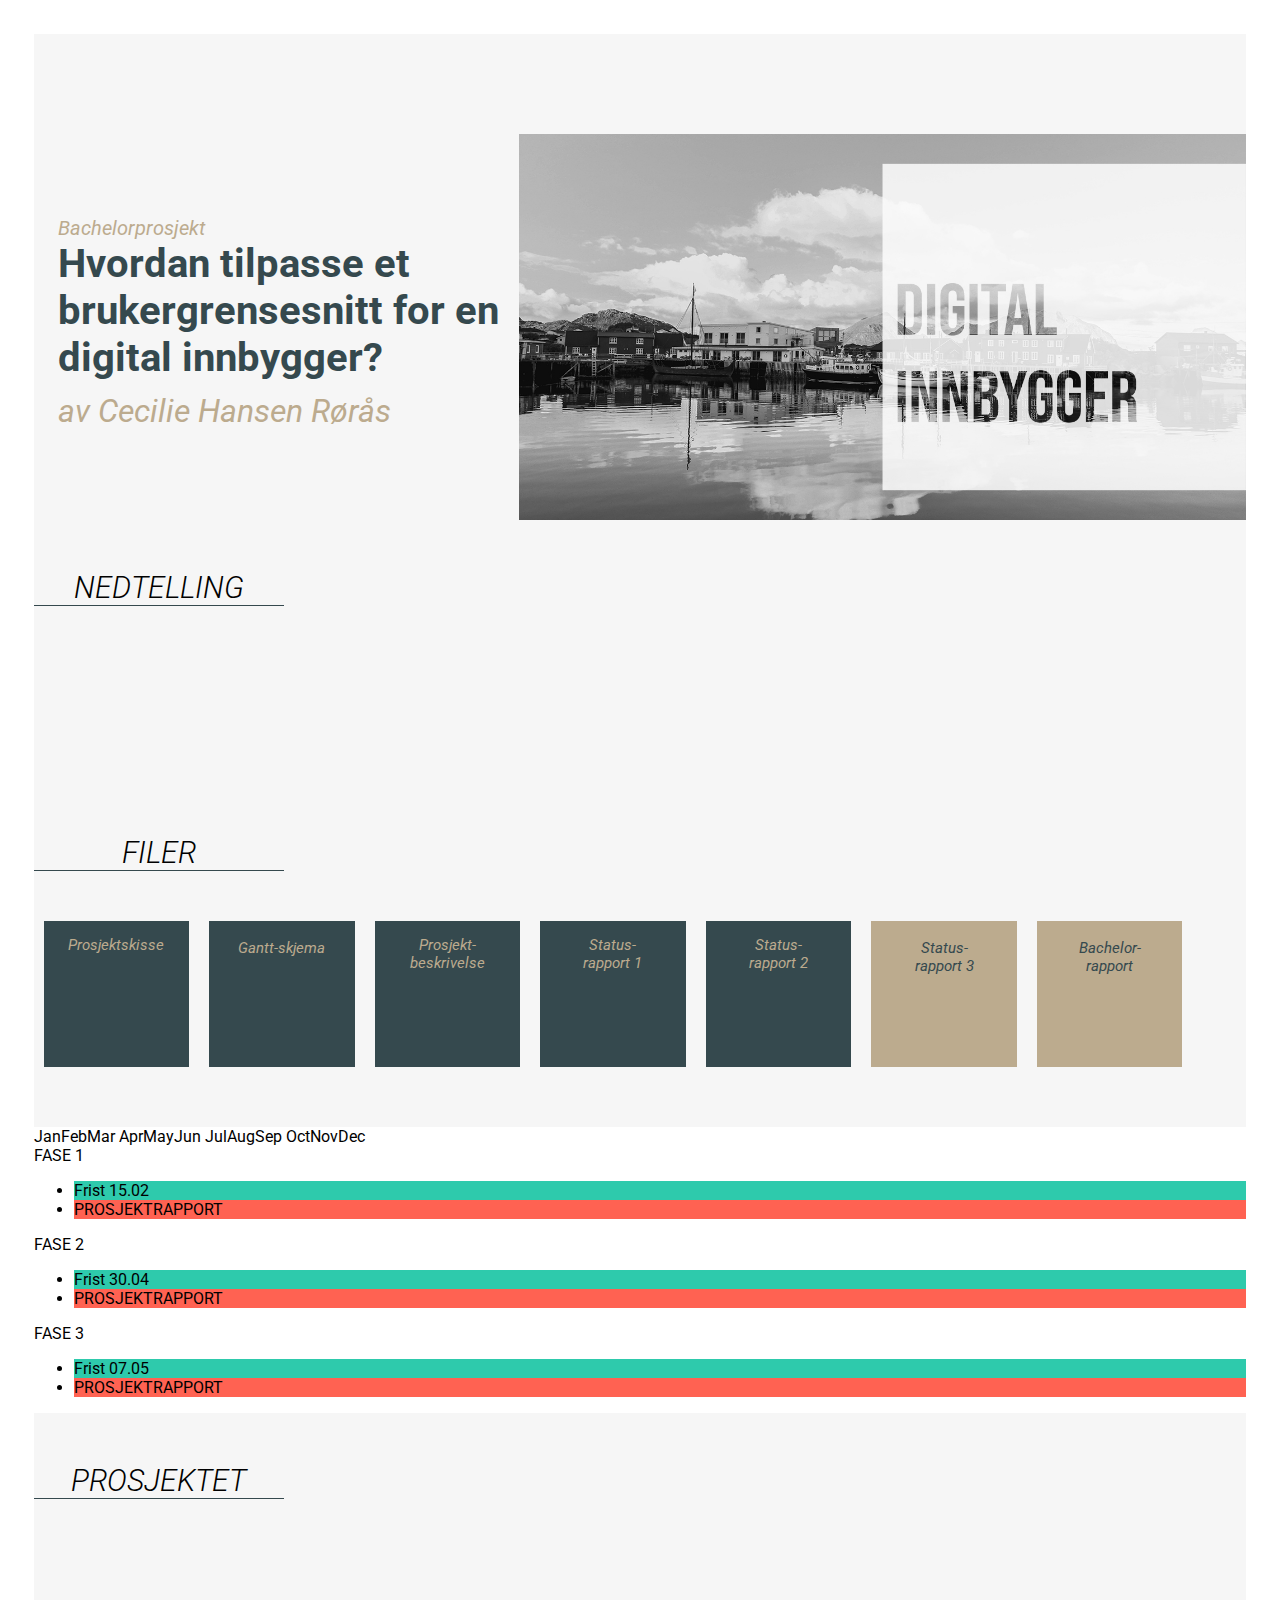
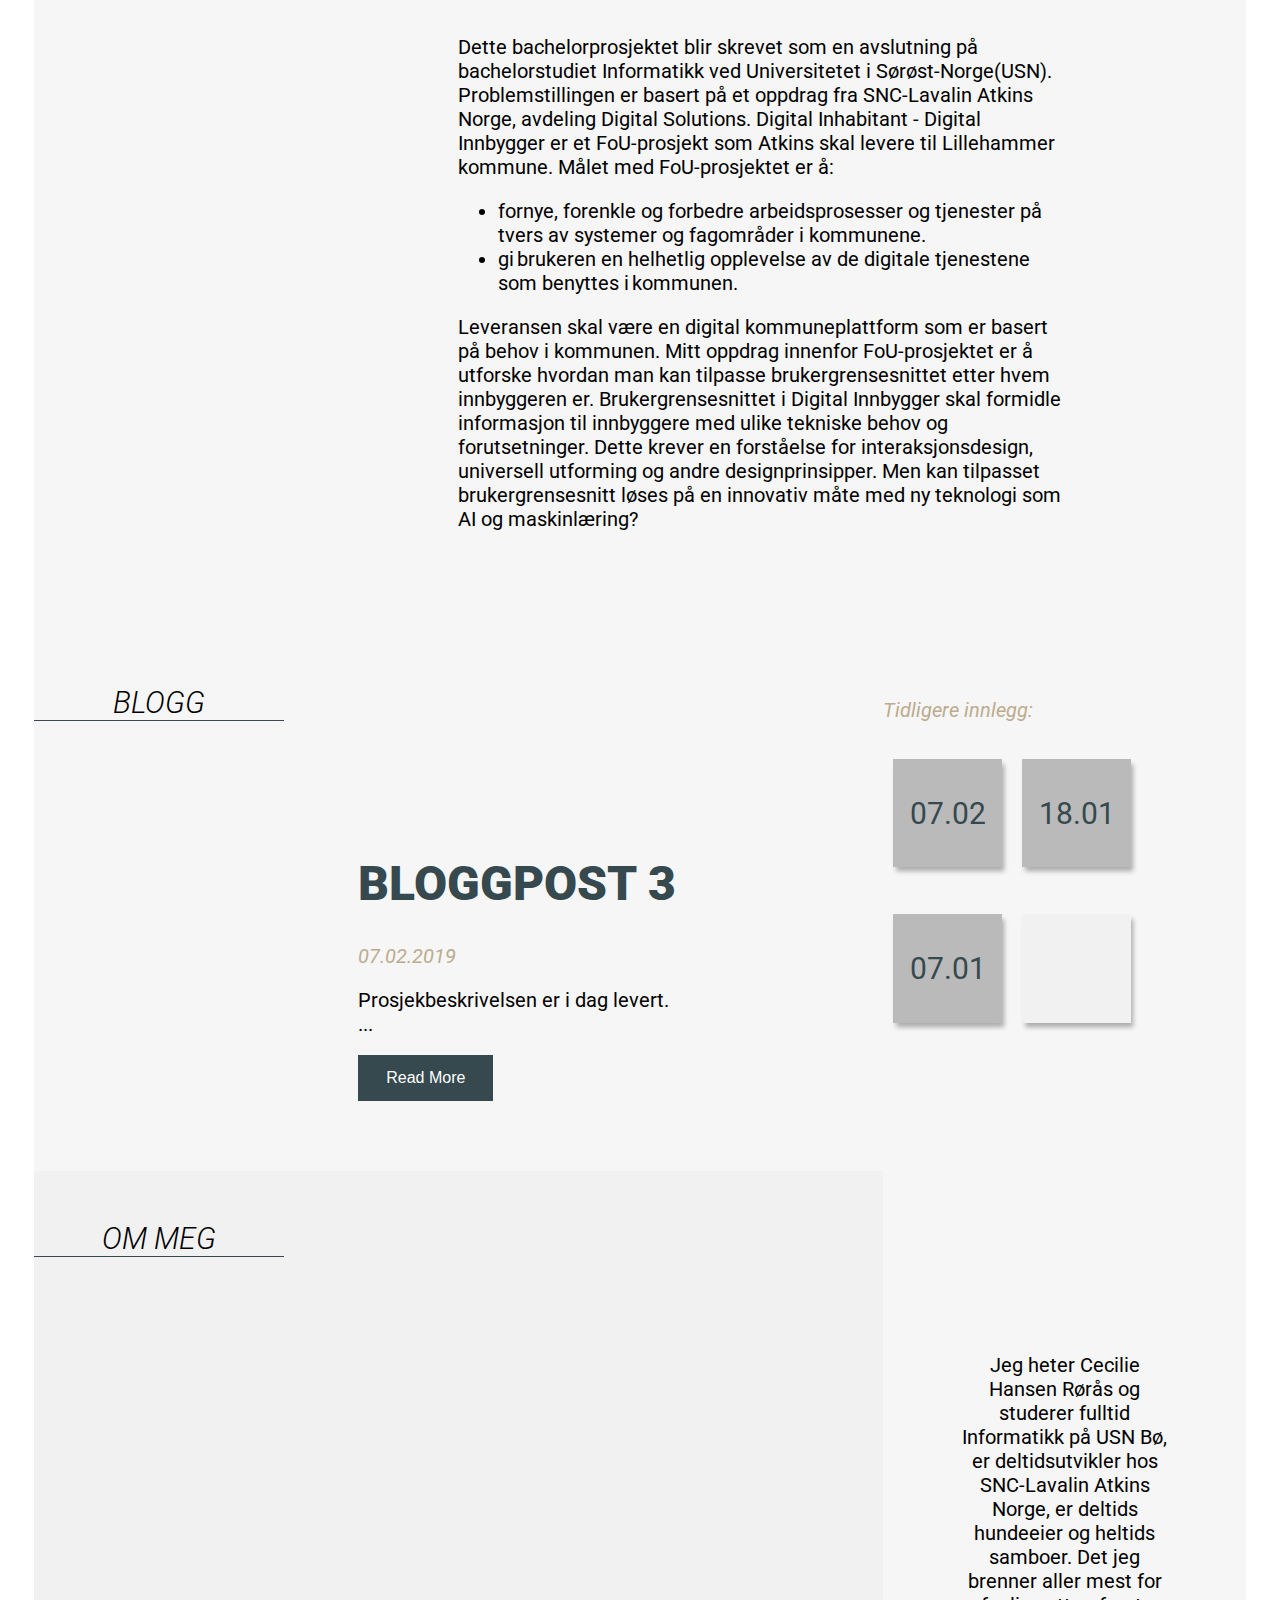
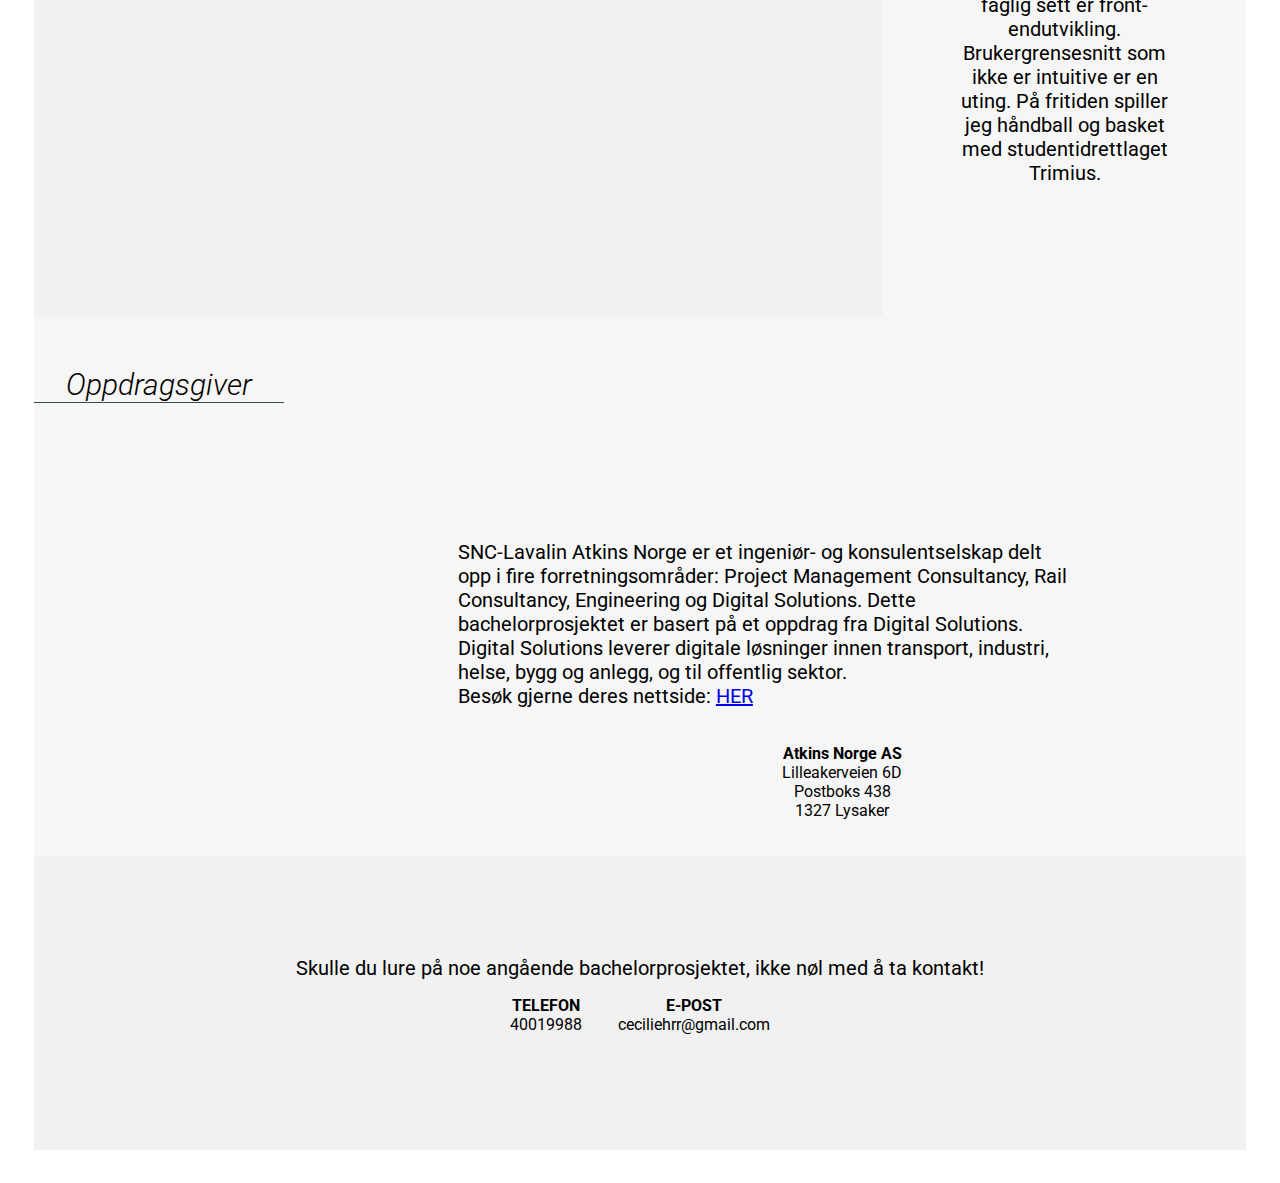
==== commit 406a6164: "nedtelling" ====
--- a/index.html
+++ b/index.html
@@ -54,6 +54,11 @@
         <div class="medium-font">av Cecilie Hansen Rørås</div>
         </article>
   </div>
+
+<div class="countdown">
+<figure class="tekst"><div class="strek">NEDTELLING</div></figure>
+<iframe src="http://free.timeanddate.com/countdown/i6qhi5vw/n187/cf100/cm0/cu4/ct0/cs0/ca0/co1/cr0/ss0/cac000/cpc000/pcf1f1f1/tcfff/fn3/fs100/szw320/szh135/tatTid%20til%20innleveringsfrist/tac000/tptTid%20siden%20prosjektet%20ble%20ferdig/tpc000/iso2019-05-07T14:00:00" allowTransparency="true" frameborder="0" width="320" height="135"></iframe>
+</div>
 
   <div class="assignment" id="filer">
         <figure class="tekst"><div class="strek">FILER</div></figure>
--- a/css/style.css
+++ b/css/style.css
@@ -139,6 +139,12 @@
 }
 #oppgaven{
   font-size: 20px;
+}
+.countdown{
+  grid-area: countdown;
+  width: 100%;
+  position: relative;
+  background-color: var(--primary-one );
 }
 .assignment{
   grid-area: assignment;
@@ -505,6 +511,7 @@
   grid-template-areas:
   'navbar navbar navbar navbar navbar navbar'
     'header header header header header header'
+    'countdown countdown countdown countdown countdown countdown'
     'assignment assignment assignment assignment assignment assignment'
     'gantt gantt gantt gantt gantt gantt'
     'om_oppg om_oppg om_oppg om_oppg om_oppg om_oppg'
@@ -632,6 +639,7 @@
     grid-template-areas: 
     'navbar-small navbar-small navbar-small navbar-small navbar-small navbar-small'
       'header header header header header header'
+      'countdown countdown countdown countdown countdown countdown'
       'assignment assignment assignment assignment assignment assignment'
       'om_oppg om_oppg om_oppg om_oppg om_oppg om_oppg'
       'blog blog blog blog blog blog'
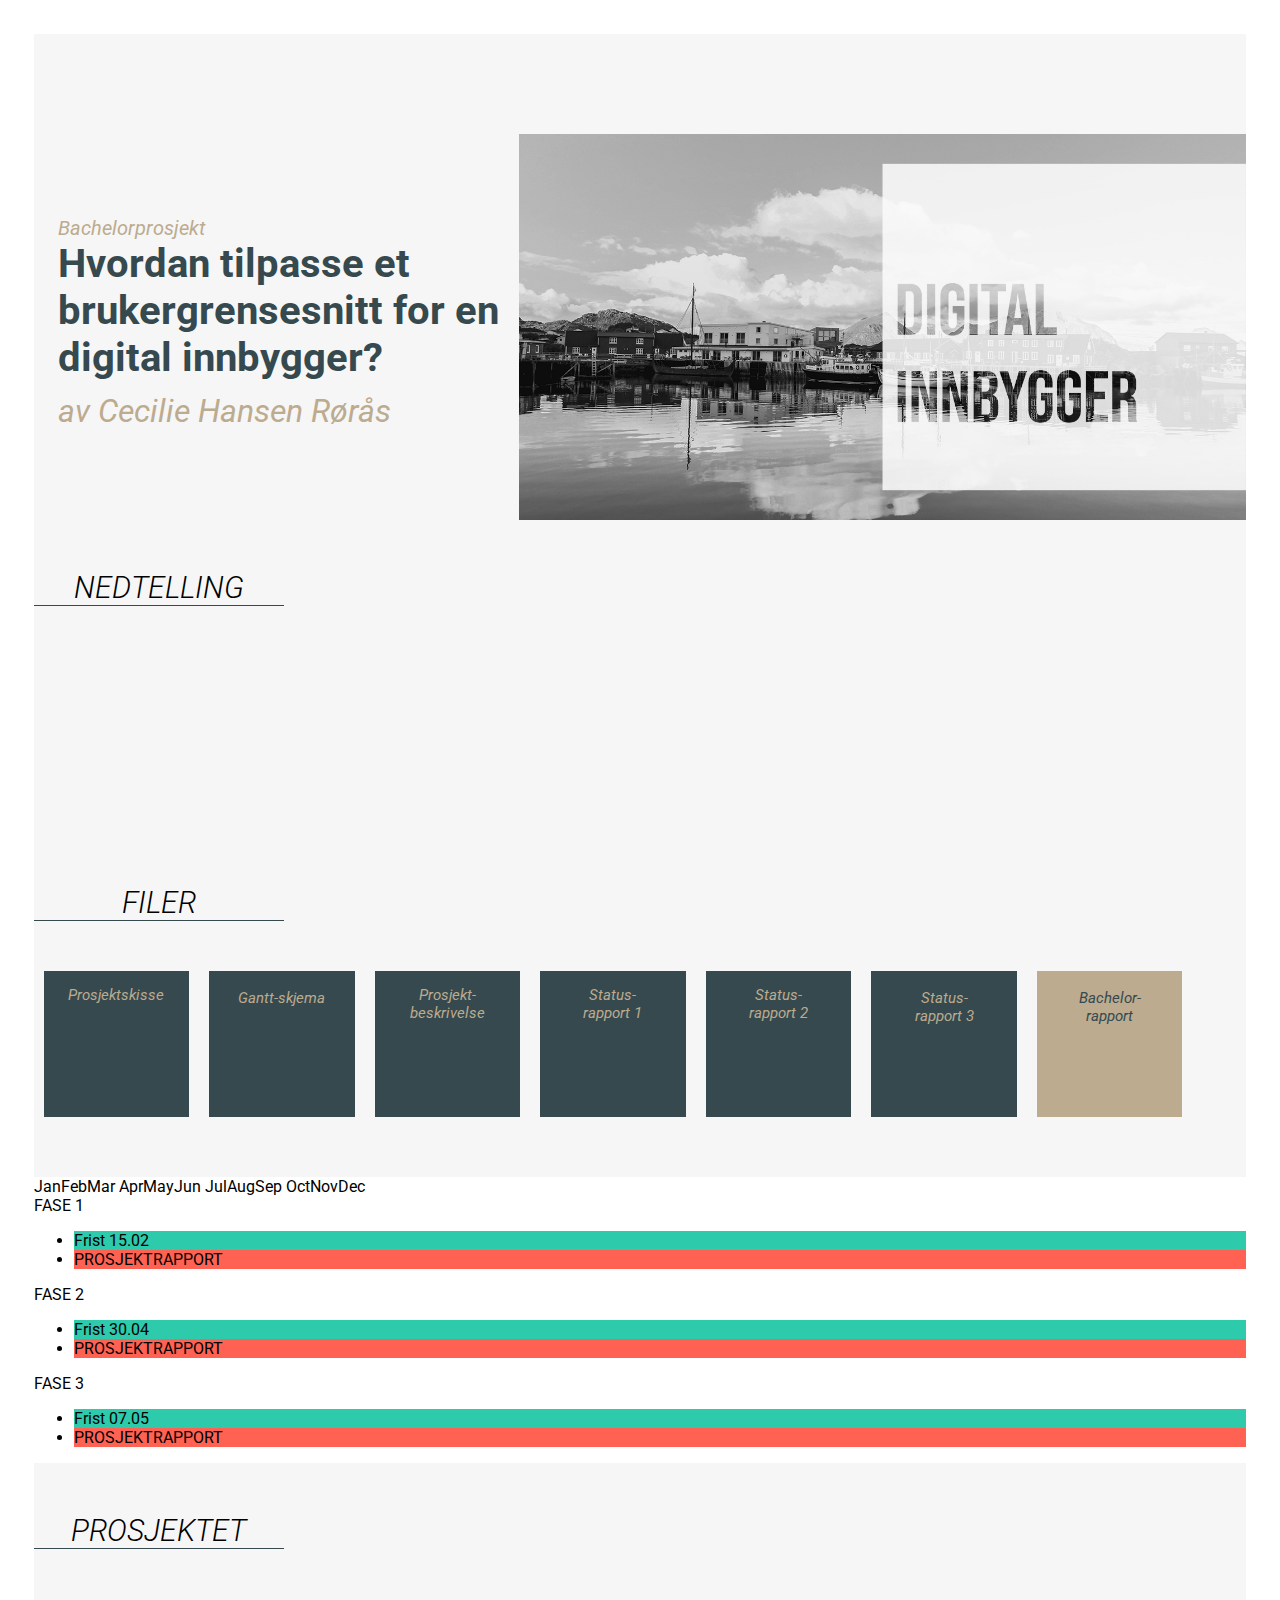
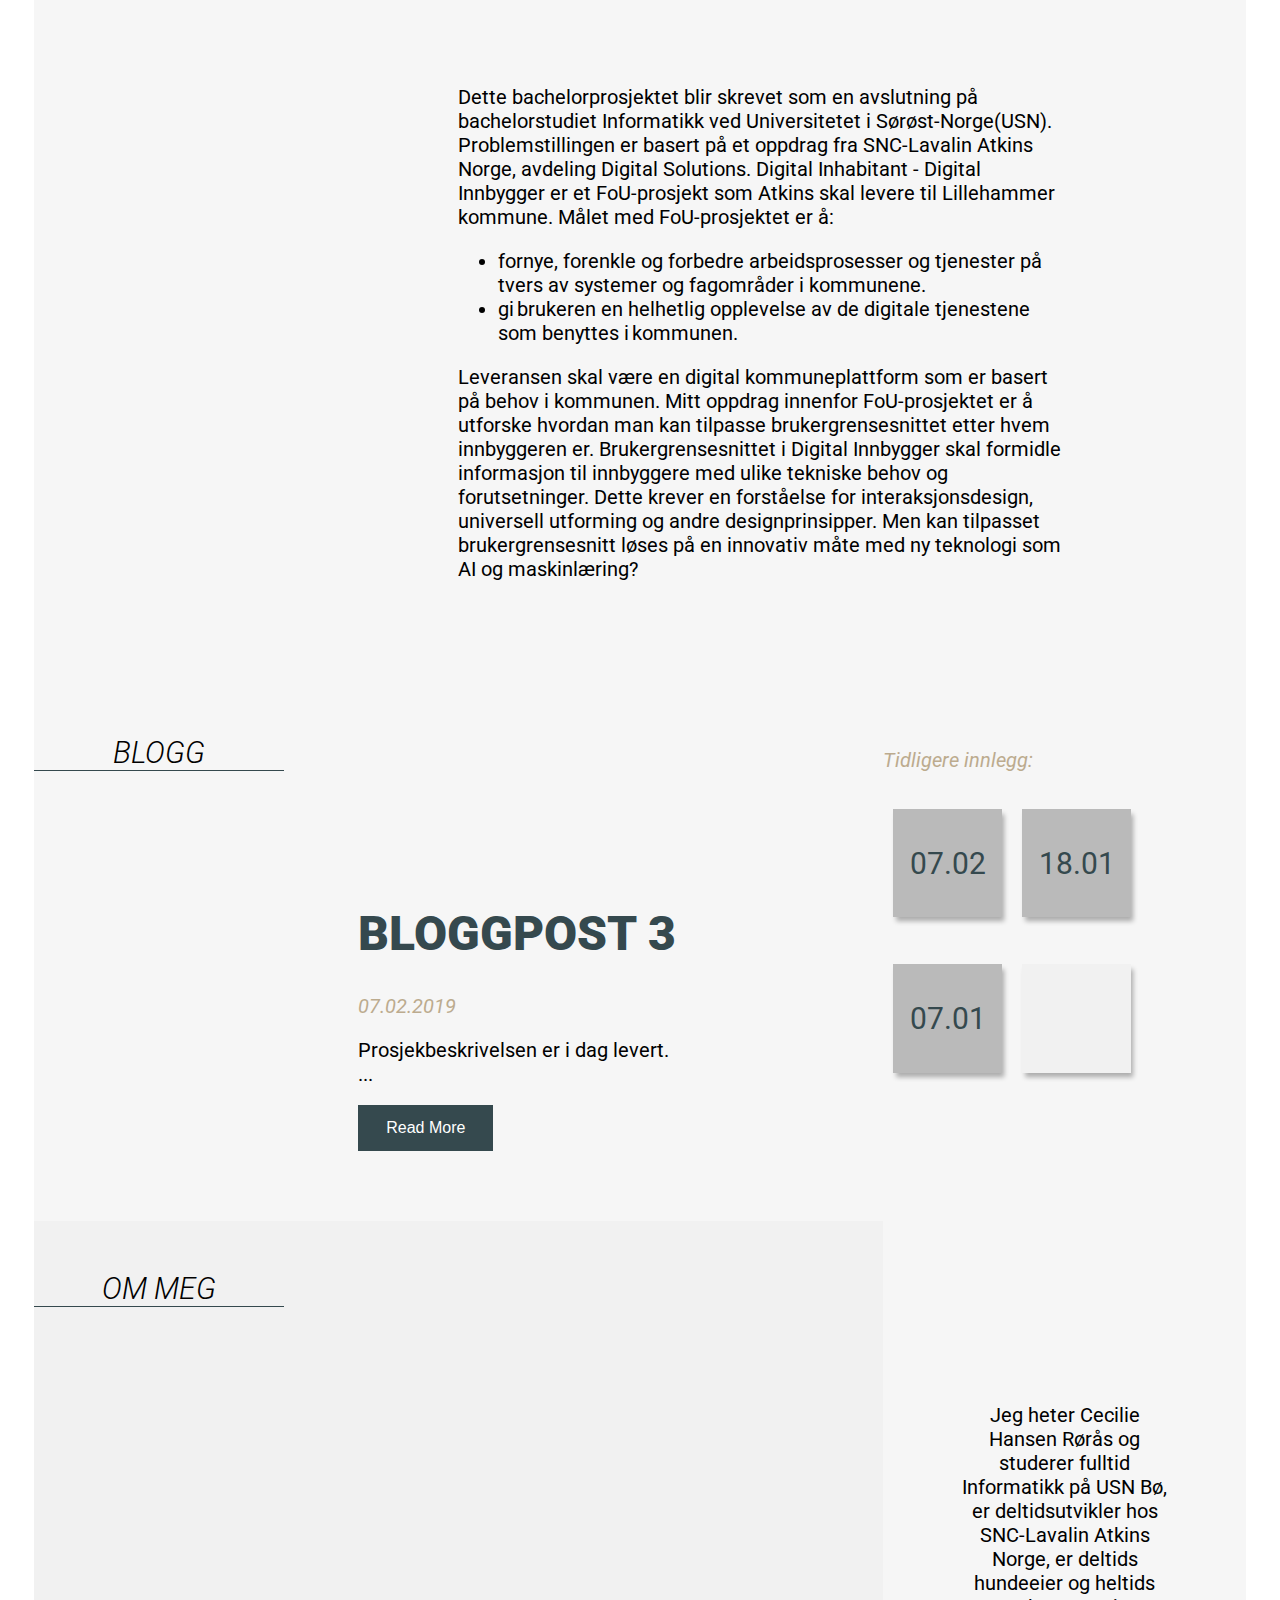
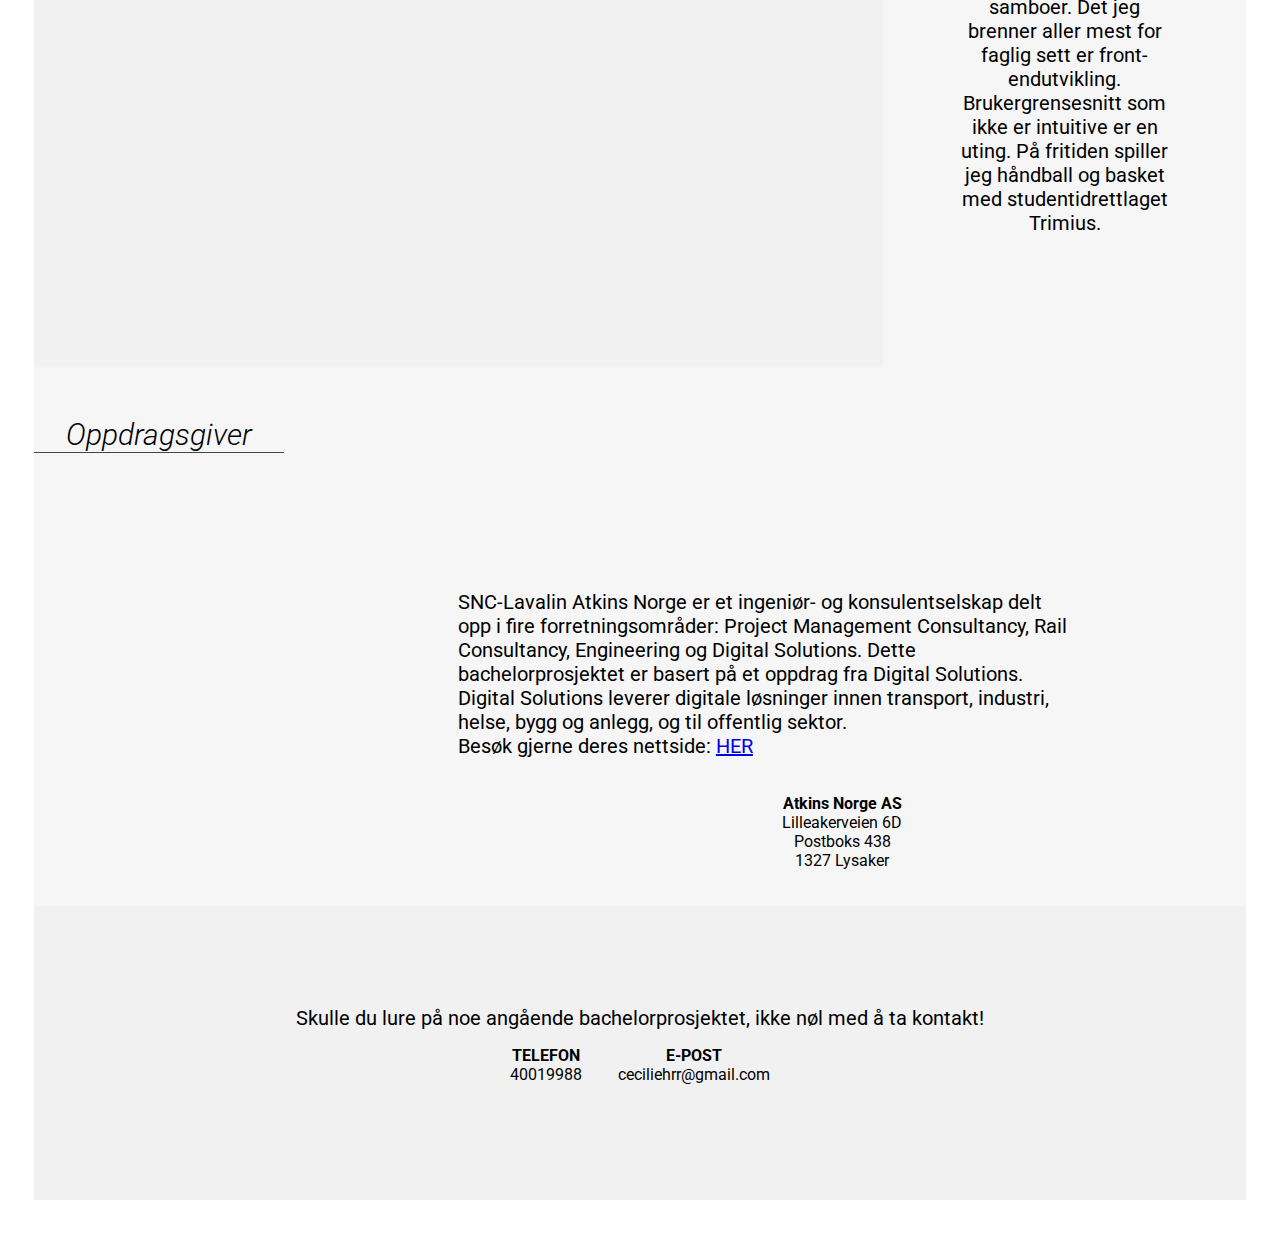
==== commit 6186f829: "statusrapport 3" ====
--- a/index.html
+++ b/index.html
@@ -57,7 +57,8 @@
 
 <div class="countdown">
 <figure class="tekst"><div class="strek">NEDTELLING</div></figure>
-<iframe src="http://free.timeanddate.com/countdown/i6qhi5vw/n187/cf100/cm0/cu4/ct0/cs0/ca0/co1/cr0/ss0/cac000/cpc000/pcf1f1f1/tcfff/fn3/fs100/szw320/szh135/tatTid%20til%20innleveringsfrist/tac000/tptTid%20siden%20prosjektet%20ble%20ferdig/tpc000/iso2019-05-07T14:00:00" allowTransparency="true" frameborder="0" width="320" height="135"></iframe>
+<iframe src="https://free.timeanddate.com/countdown/i6qhj2ka/n187/cf100/cm0/cu4/ct0/cs0/ca0/co1/cr0/ss0/cac000/cpc000/pcf1f1f1/tcfff/fn3/fs100/szw320/szh135/tatTid%20til%20innleveringsfrist/tac000/tptTid%20siden%20prosjektet%20ble%20ferdig/tpc000/iso2019-05-07T14:00:00" allowTransparency="true" frameborder="0" width="320" height="135"></iframe>
+
 </div>
 
   <div class="assignment" id="filer">
@@ -97,9 +98,10 @@
         </div>
         </div>
         <div class="elem elem6">
-                <i class="far fa-calendar-times"><div class="elem-p"><br>Status-<br>rapport 3</div></i>
+                <a class="pdf-mobil" href="docs/Statusrapport3_CHR.pdf" target="_blank"><i class="far fa-calendar-check"><p class="elem-p">Status-<br>rapport 3</p></i></a>
+                <i class="far fa-calendar-check fa-mobil"><div class="elem-p"><br>Status-<br>rapport 3</div></i>
             <div class="overlay">
-                <div class="text"><i class="fas fa-times"></i><br>30.april</div>
+                    <a class="pdf" href="docs/Statusrapport3_CHR.pdf" target="_blank"><div class="text"><i class="far fa-arrow-alt-circle-down" style="font-size: 50px;"></i>Last ned</div></a>
             </div>
         </div>
         <div class="elem elem7">
@@ -122,8 +124,8 @@
                      <span>Oct</span><span>Nov</span><span>Dec</span>
                  </div>
                  <div class="gantt__row gantt__row--lines" data-month="5">
-                     <span></span><span></span><span class="marker"></span>
                      <span></span><span></span><span></span>
+                     <span></span><span  class="marker"></span><span></span>
                      <span></span><span></span><span></span>
                      <span></span><span></span><span></span>
                  </div>
--- a/css/style.css
+++ b/css/style.css
@@ -146,6 +146,7 @@
   position: relative;
   background-color: var(--primary-one );
 }
+
 .assignment{
   grid-area: assignment;
   width: 100%;
@@ -208,11 +209,11 @@
   text-align: center;
   
 }
-.elem1,.elem3, .elem4,.elem2,.elem5{
+.elem1,.elem3, .elem4,.elem2,.elem5, .elem6{
   background-color: var(--primary-two);
   color: var(--primary-three);
 }
-.elem6, .elem7, .elem8{
+.elem7, .elem8{
   background-color: var(--primary-three);
   color: var(--primary-two);
 }
@@ -356,6 +357,7 @@
 .siste,
 .left,
 .assignment,
+.countdown,
 .right,
 .blog {
 padding-bottom: 50px;
@@ -557,6 +559,9 @@
     font-size: 15px;
   }
   .assignment{
+    padding: 0px;
+  }
+  .countdown{
     padding: 0px;
   }
   .overlay {
@@ -650,8 +655,8 @@
       'footer footer footer footer footer footer';
   }
 	body{
-    padding: 0;
-    margin:0;
+    padding: 0px;
+    margin:4px;
 	}
   .header{
     height: auto;
@@ -672,7 +677,7 @@
     margin:0;
   }
   .big-font{
-    font-size:25px;
+    font-size:23px;
   }
   .medium-font{
     font-size: 20px;
@@ -692,6 +697,9 @@
     font-size: 15px;
   }
   .assignment{
+    padding: 0px;
+  }
+  .countdown{
     padding: 0px;
   }
   .overlay {
@@ -763,9 +771,13 @@
   #blogg-strek{
     margin-left:0;
   }
+  .right{
+    text-align: left;
+  }
   #om{
-    margin: 10% 10% 10% 10%;
-    font-size: 20px;
+    margin: 0% 0% 0% 0%;
+    font-size: 17px;
+    width: 80%;
   }
   .navbar-small{
     display: block;
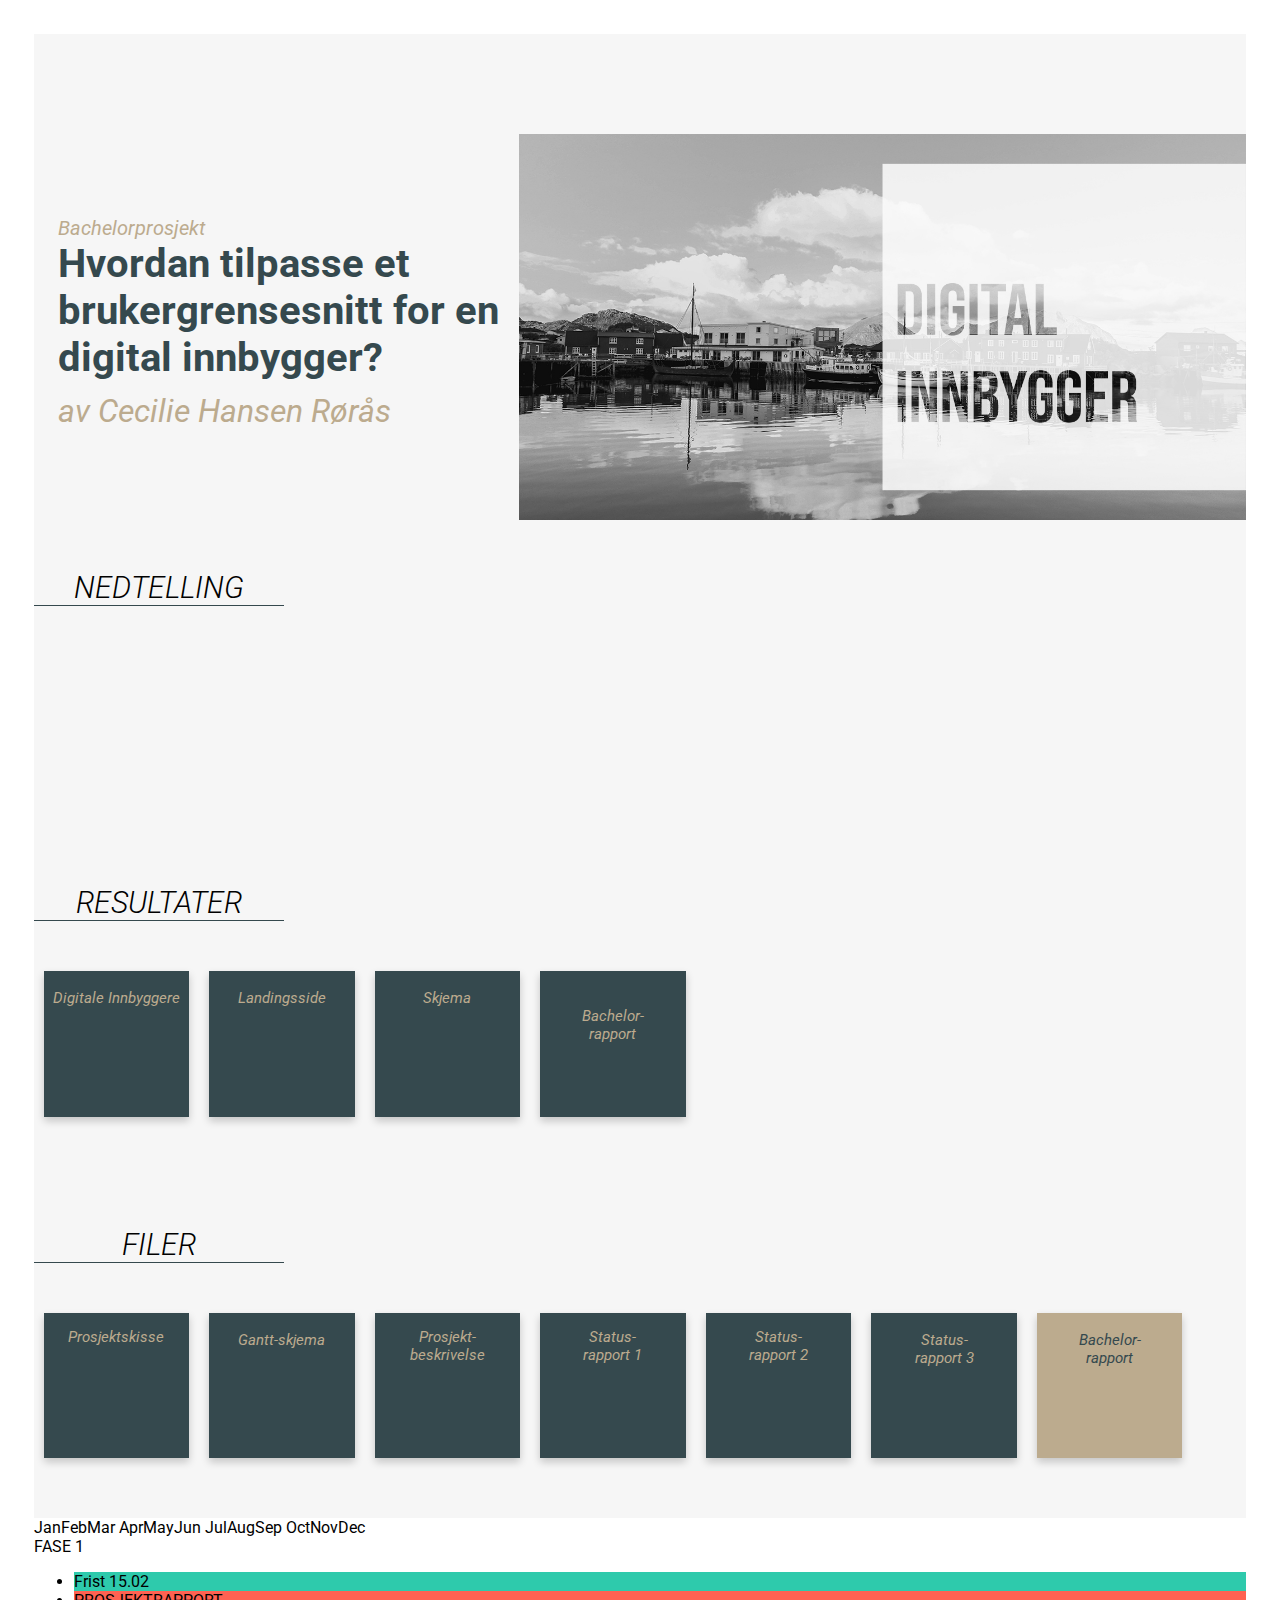
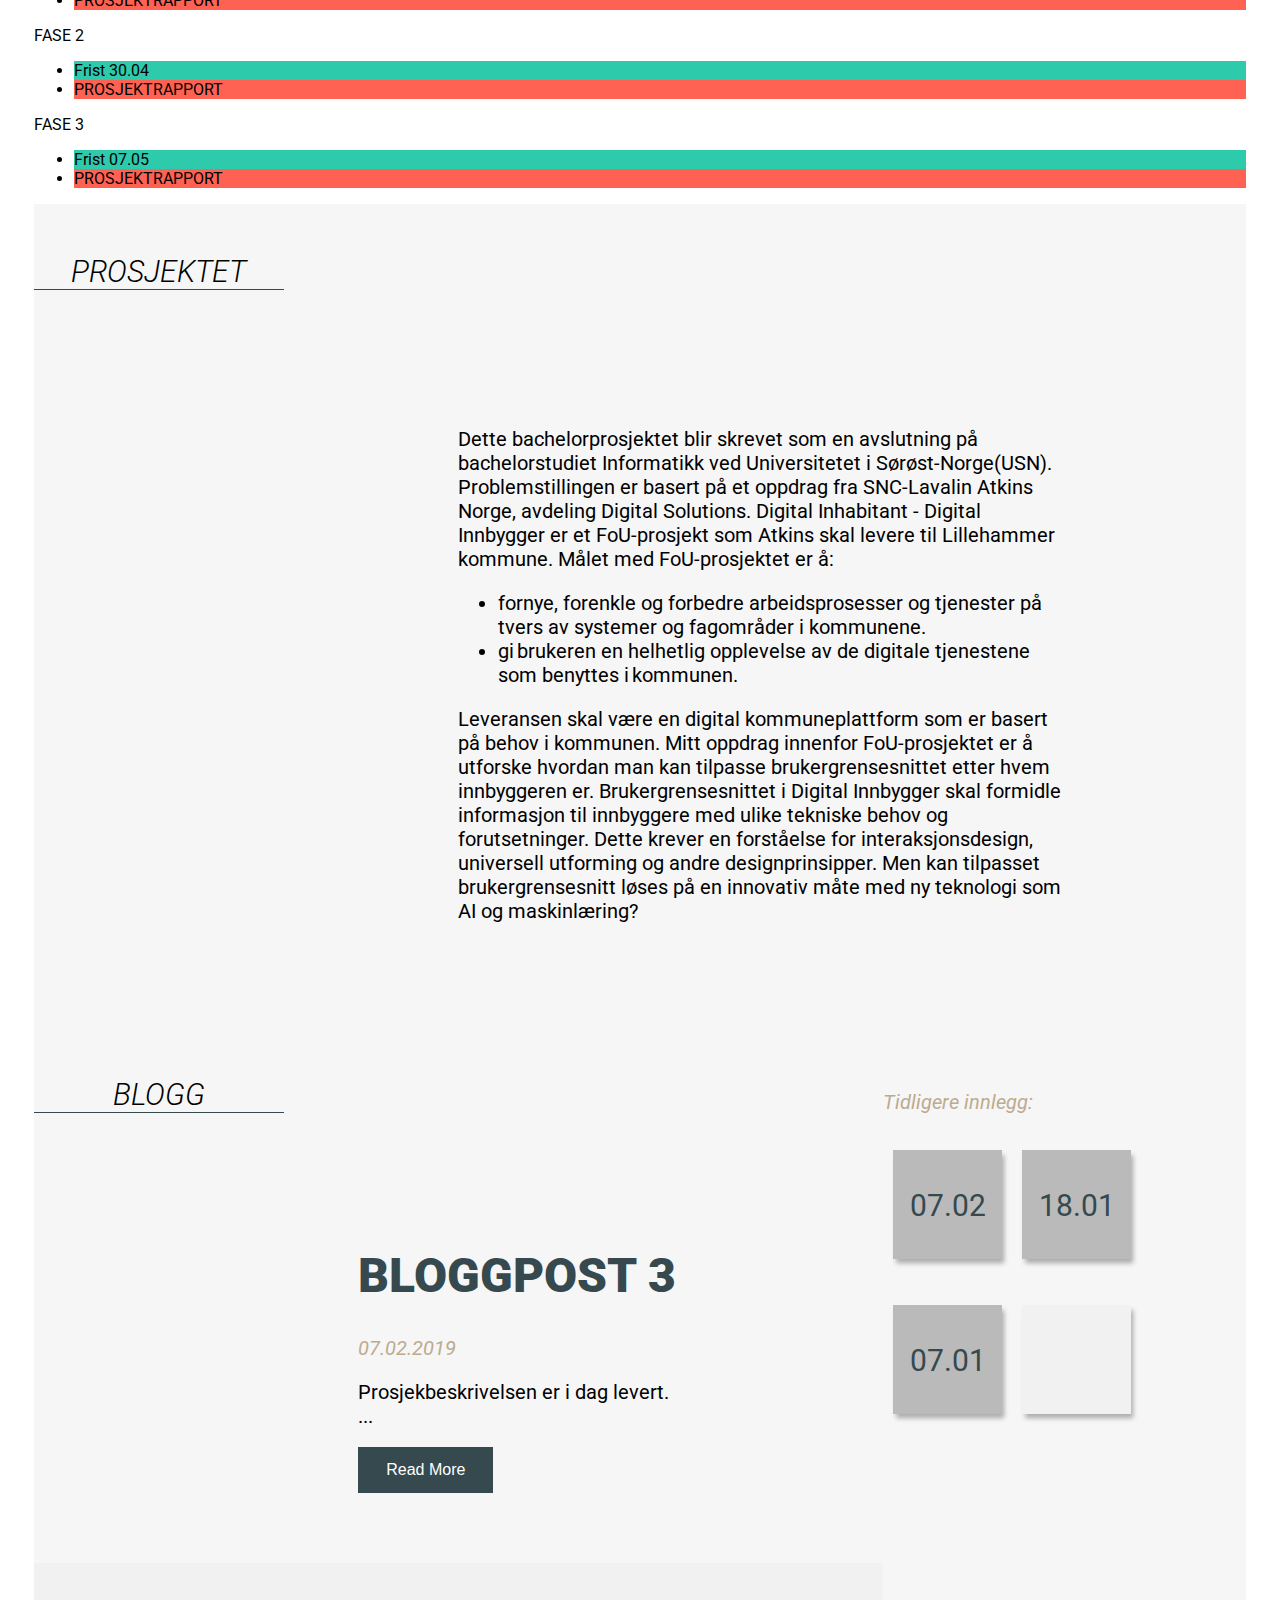
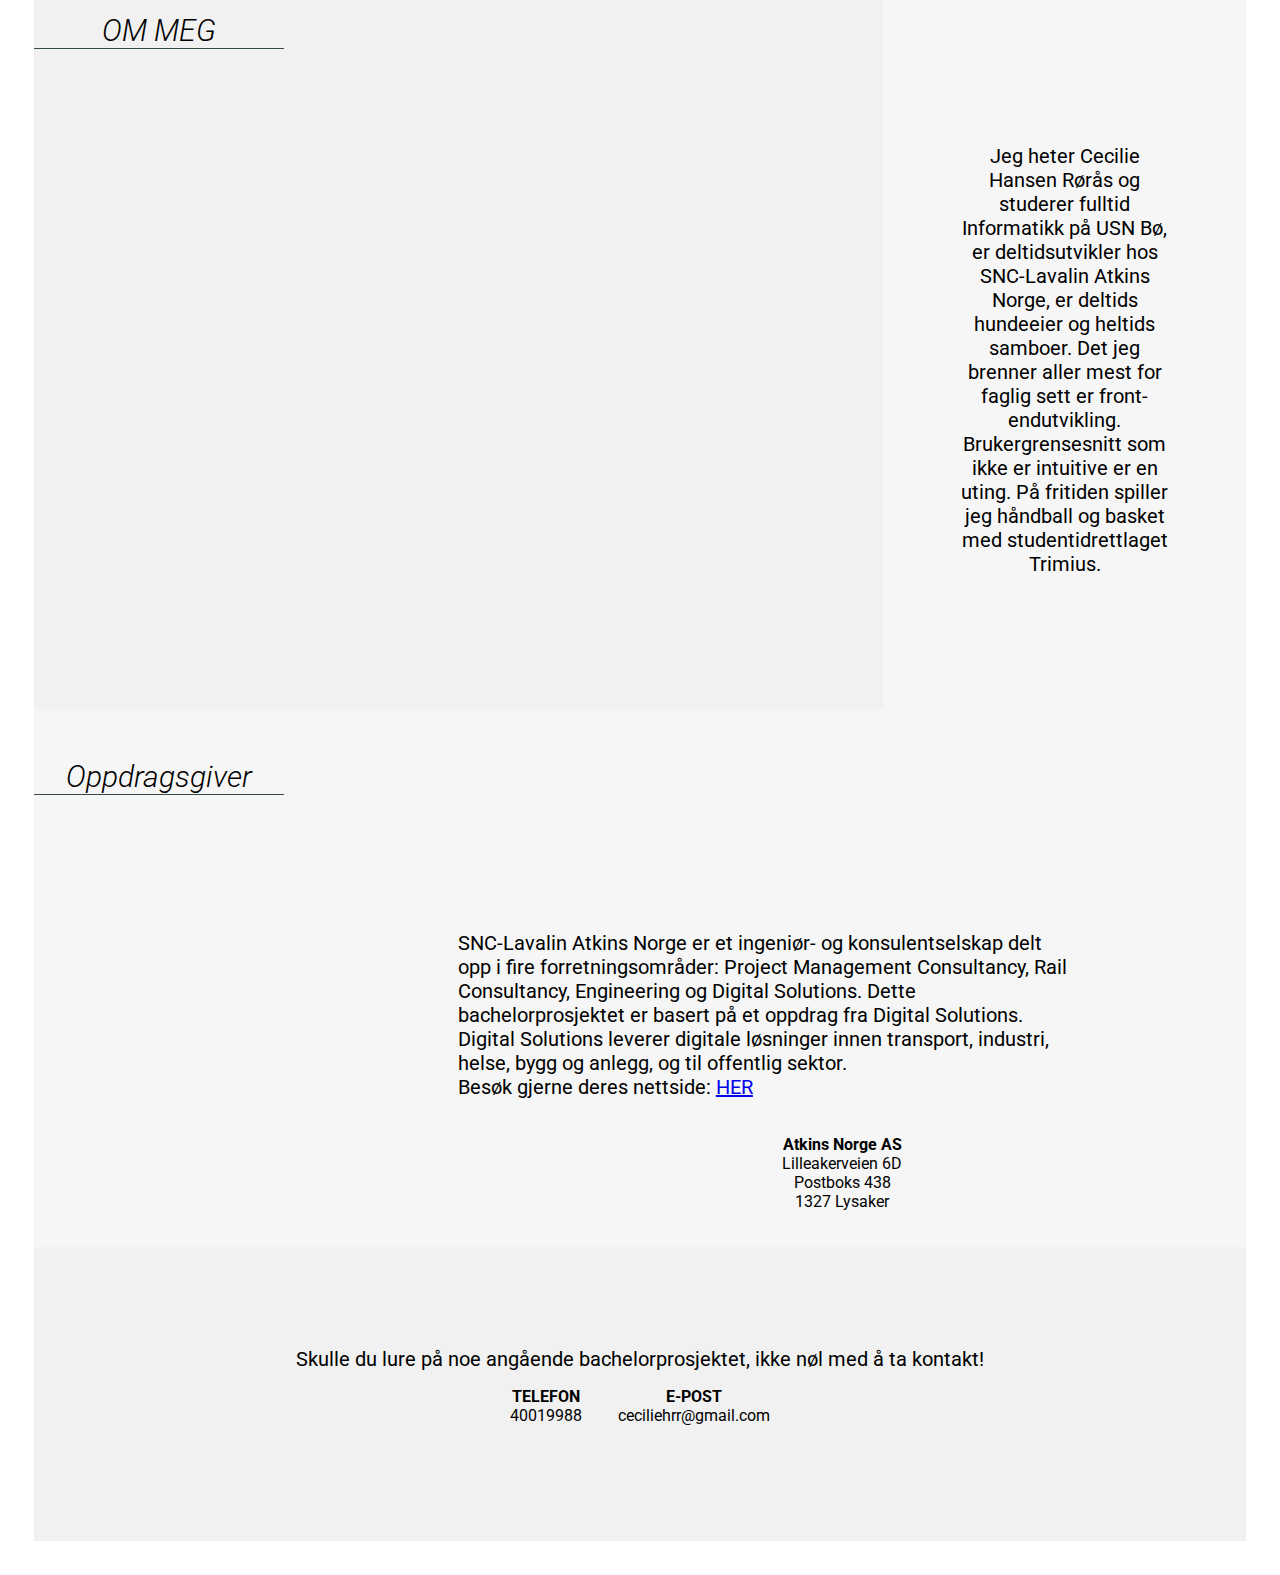
==== commit 7f56b1aa: "tilgjengelig resultater" ====
--- a/index.html
+++ b/index.html
@@ -1,5 +1,6 @@
 <!DOCTYPE html>
 <html lang="nb">
+
 <head>
     <title>Bachelorprosjekt</title>
     <meta charset="utf-8">
@@ -7,7 +8,8 @@
     <link rel="stylesheet" href="css/style.css">
     <link rel="stylesheet" href="gantt/css/stylegantt.css">
     <link href="https://fonts.googleapis.com/css?family=Roboto" rel="stylesheet">
-    <link rel="stylesheet" href="https://use.fontawesome.com/releases/v5.6.3/css/all.css" integrity="sha384-UHRtZLI+pbxtHCWp1t77Bi1L4ZtiqrqD80Kn4Z8NTSRyMA2Fd33n5dQ8lWUE00s/" crossorigin="anonymous">
+    <link rel="stylesheet" href="https://use.fontawesome.com/releases/v5.6.3/css/all.css"
+        integrity="sha384-UHRtZLI+pbxtHCWp1t77Bi1L4ZtiqrqD80Kn4Z8NTSRyMA2Fd33n5dQ8lWUE00s/" crossorigin="anonymous">
     <script src="https://ajax.googleapis.com/ajax/libs/jquery/3.3.1/jquery.min.js"></script>
     <script src="js/javascript.js"></script>
 </head>
@@ -15,286 +17,437 @@
 <body>
 
 
-<div class="grid-container" id="grid">
+    <div class="grid-container" id="grid">
         <div class="navbar">
-                <span style="font-size:40px;cursor:pointer" onclick="openNav()"><i class="fas fa-align-center"></i></span>
-                <div id="myNav" class="over">
-                        <a href="javascript:void(0)" class="closebtn" onclick="closeNav()">&times;</a>
-                        <div class="over-content">
-                          <a href="#filer">Filer</a>
-                          <a href="#omOppg">Prosjektet</a>
-                          <a href="#blogg">Blogg</a>
-                          <a href="#omMeg">Om meg</a>
-                          <a href="#atkins">Oppdragsgiver</a>
-                          <a href="#kontakt">Kontakt</a>
-                        </div>
-                      </div>
-            </div>
-
-    <div class="navbar-small">
-        <span style="font-size:40px;cursor:pointer" onclick="openNavSmall()"><i class="fas fa-align-center"></i></span>
-        <div id="myNavSmall" class="over">
+            <span style="font-size:40px;cursor:pointer" onclick="openNav()"><i class="fas fa-align-center"></i></span>
+            <div id="myNav" class="over">
+                <a href="javascript:void(0)" class="closebtn" onclick="closeNav()">&times;</a>
+                <div class="over-content">
+                    <a href="#filer">Filer</a>
+                    <a href="#omOppg">Prosjektet</a>
+                    <a href="#blogg">Blogg</a>
+                    <a href="#omMeg">Om meg</a>
+                    <a href="#atkins">Oppdragsgiver</a>
+                    <a href="#kontakt">Kontakt</a>
+                </div>
+            </div>
+        </div>
+
+        <div class="navbar-small">
+            <span style="font-size:40px;cursor:pointer" onclick="openNavSmall()"><i
+                    class="fas fa-align-center"></i></span>
+            <div id="myNavSmall" class="over">
                 <a href="javascript:void(0)" class="closebtn" onclick="closeNavSmall()">&times;</a>
                 <div class="over-content">
-                  <a href="#filer">Filer</a>
-                  <a href="#omOppg">Prosjektet</a>
-                  <a href="#blogg">Blogg</a>
-                  <a href="#omMeg">Om meg</a>
-                  <a href="#atkins">Oppdragsgiver</a>
-                  <a href="#kontakt">Kontakt</a>
-                </div>
-              </div>
-    </div>
-
-  <div class="header" >
-       <img src="pictures/lofoten10_stor.jpg" alt="Lofoten_digitalinnbygger" class="responsive_img" width="750" height="350">
-        <article class="animatable fadeInUp">
-        <div class="small-font">Bachelorprosjekt</div>
-        <div class="big-font">Hvordan tilpasse et brukergrensesnitt for en digital innbygger?</div>
-        <div class="medium-font">av Cecilie Hansen Rørås</div>
-        </article>
-  </div>
-
-<div class="countdown">
-<figure class="tekst"><div class="strek">NEDTELLING</div></figure>
-<iframe src="https://free.timeanddate.com/countdown/i6qhj2ka/n187/cf100/cm0/cu4/ct0/cs0/ca0/co1/cr0/ss0/cac000/cpc000/pcf1f1f1/tcfff/fn3/fs100/szw320/szh135/tatTid%20til%20innleveringsfrist/tac000/tptTid%20siden%20prosjektet%20ble%20ferdig/tpc000/iso2019-05-07T14:00:00" allowTransparency="true" frameborder="0" width="320" height="135"></iframe>
-
-</div>
-
-  <div class="assignment" id="filer">
-        <figure class="tekst"><div class="strek">FILER</div></figure>
-        <div class="elem elem1">
-            <a class="pdf-mobil" href="docs/Prosjektskisse_CecilieHR_182198.pdf" target="_blank"><i class="far fa-calendar-check"><p class="elem-p">Prosjektskisse</p></i></a>
-            <i class="far fa-calendar-check fa-mobil"><p class="elem-p">Prosjektskisse</p></i>
-          <div class="overlay">
-            <a class="pdf" href="docs/Prosjektskisse_CecilieHR_182198.pdf" target="_blank"><div class="text"><i class="far fa-arrow-alt-circle-down" style="font-size: 50px;"></i>Last ned</div></a>
-        </div>
-      </div>
-      <div class="elem elem3">
-        <i class="far fa-calendar-check"><div class="elem-p"><br>Gantt-skjema<br></div></i>
-    <div class="overlay">
-        <div class="text"><i class="far fa-eye" style="font-size: 50px;"></i><br>SE</div>
-    </div>
-</div>
-        <div class="elem elem2">
-            <a class="pdf-mobil" href="docs/Prosjektbeskrivelse_CecilieHR_182198.pdf" target="_blank"><i class="far fa-calendar-check"><p class="elem-p">Prosjekt-<br>beskrivelse</p></i></a>
-            <i class="far fa-calendar-check fa-mobil"><p class="elem-p">Prosjekt-<br>beskrivelse</p></i>
-          <div class="overlay">
-            <a class="pdf" href="docs/Prosjektbeskrivelse_CecilieHR_182198.pdf" target="_blank"><div class="text"><i class="far fa-arrow-alt-circle-down" style="font-size: 50px;"></i>Last ned</div></a>
-        </div>
-        </div>
-        <div class="elem elem4">
-            <a class="pdf-mobil" href="docs/Statusrapport1_CHR_182198.pdf" target="_blank"><i class="far fa-calendar-check"><p class="elem-p">Status-<br>rapport 1</p></i></a>
-            <i class="far fa-calendar-check fa-mobil"><p class="elem-p">Status-<br>rapport 1</p></i>
-          <div class="overlay">
-            <a class="pdf" href="docs/Statusrapport1_CHR_182198.pdf" target="_blank"><div class="text"><i class="far fa-arrow-alt-circle-down" style="font-size: 50px;"></i>Last ned</div></a>
-        </div>
-    </div>
-        <div class="elem elem5">
-            <a class="pdf-mobil" href="docs/Statusrapport2_CHR_182198.pdf" target="_blank"><i class="far fa-calendar-check"><p class="elem-p">Status-<br>rapport 2</p></i></a>
-            <i class="far fa-calendar-check fa-mobil"><p class="elem-p">Status-<br>rapport 2</p></i>
-          <div class="overlay">
-            <a class="pdf" href="docs/Statusrapport2_CHR_182198.pdf" target="_blank"><div class="text"><i class="far fa-arrow-alt-circle-down" style="font-size: 50px;"></i>Last ned</div></a>
-        </div>
-        </div>
-        <div class="elem elem6">
-                <a class="pdf-mobil" href="docs/Statusrapport3_CHR.pdf" target="_blank"><i class="far fa-calendar-check"><p class="elem-p">Status-<br>rapport 3</p></i></a>
-                <i class="far fa-calendar-check fa-mobil"><div class="elem-p"><br>Status-<br>rapport 3</div></i>
-            <div class="overlay">
-                    <a class="pdf" href="docs/Statusrapport3_CHR.pdf" target="_blank"><div class="text"><i class="far fa-arrow-alt-circle-down" style="font-size: 50px;"></i>Last ned</div></a>
-            </div>
-        </div>
-        <div class="elem elem7">
-                <i class="far fa-calendar-times"><div class="elem-p"><br>Bachelor-<br>rapport</div></i>
-            <div class="overlay">
-                <div class="text"><i class="fas fa-times"></i><br>7.mai</div>
-            </div>
-        </div>
-  </div>
-        <div id="gant">
+                    <a href="#filer">Filer</a>
+                    <a href="#omOppg">Prosjektet</a>
+                    <a href="#blogg">Blogg</a>
+                    <a href="#omMeg">Om meg</a>
+                    <a href="#atkins">Oppdragsgiver</a>
+                    <a href="#kontakt">Kontakt</a>
+                </div>
+            </div>
+        </div>
+
+        <div class="header">
+            <img src="pictures/lofoten10_stor.jpg" alt="Lofoten_digitalinnbygger" class="responsive_img" width="750"
+                height="350">
+            <article class="animatable fadeInUp">
+                <div class="small-font">Bachelorprosjekt</div>
+                <div class="big-font">Hvordan tilpasse et brukergrensesnitt for en digital innbygger?</div>
+                <div class="medium-font">av Cecilie Hansen Rørås</div>
+            </article>
+        </div>
+
+        <div class="countdown">
+            <figure class="tekst">
+                <div class="strek">NEDTELLING</div>
+            </figure>
+            <iframe
+                src="https://free.timeanddate.com/countdown/i6qhj2ka/n187/cf100/cm0/cu4/ct0/cs0/ca0/co1/cr0/ss0/cac000/cpc000/pcf1f1f1/tcfff/fn3/fs100/szw320/szh135/tatTid%20til%20innleveringsfrist/tac000/tptTid%20siden%20prosjektet%20ble%20ferdig/tpc000/iso2019-05-07T14:00:00"
+                allowTransparency="true" frameborder="0" width="320" height="135"></iframe>
+        </div>
+        <div class="resultater">
+            <figure class="tekst">
+                <div class="strek">RESULTATER</div>
+            </figure>
+            <div class="elem elem8 ">
+                <a class="pdf-mobil" href="resultater/digital_innbygger/index.html" target="_blank"><i
+                        class="far fa-calendar-check">
+                        <p class="elem-p">Digital Innbygger</p>
+                    </i></a>
+                <i class="fas fa-users fa-mobil icons">
+                    <div class="elem-p"><br>Digitale Innbyggere<br></div>
+                </i>
+                <div class="overlay">
+                    <a class="pdf" href="resultater/digital_innbygger/index.html" target="_blank">
+                        <div class="text"><i class="far fa-eye" style="font-size: 50px;"></i><br>SE</div>
+                    </a>
+                </div>
+            </div>
+            <div class="elem elem9 ">
+                <a class="pdf-mobil" href="resultater/landingsside/index.html" target="_blank"><i
+                        class="far fa-calendar-check">
+                        <p class="elem-p">Landingsside for digital innbygger</p>
+                    </i></a>
+                <i class="far fa-address-card fa-mobil icons">
+                    <div class="elem-p"><br>Landingsside<br></div>
+                </i>
+                <div class="overlay">
+                    <a class="pdf" href="resultater/landingsside/index.html#main" target="_blank">
+                        <div class="text"><i class="far fa-eye" style="font-size: 50px;"></i><br>SE</div>
+                    </a>
+                </div>
+            </div>
+            <div class="elem elem10 ">
+                <a class="pdf-mobil" href="resultater/skjema/index.html#main" target="_blank"><i
+                        class="far fa-calendar-check">
+                        <p class="elem-p">Skjema</p>
+                    </i></a>
+                <i class="fas fa-align-left fa-mobil icons">
+                    <div class="elem-p"><br>Skjema<br></div>
+                </i>
+                <div class="overlay">
+                    <div class="text">
+                        <a class="pdf" href="resultater/skjema/index.html" target="_blank">
+                            <div class="text"><i class="far fa-eye" style="font-size: 50px;"></i><br>SE</div>
+                        </a>
+                    </div>
+                </div>
+            </div>
+            <div class="elem elem11 ">
+                    <a class="pdf-mobil" href="" target="_blank"><i
+                        class="far fa-calendar-check">
+                            <p class="elem-p"><br>Bachelor-<br>rapport</p>
+                        </i></a>
+                    <i class="fas fa-book-reader fa-mobil icons">
+                        <div class="elem-p"><br><br>Bachelor-<br>rapport<br></div>
+                    </i>
+                    <div class="overlay">
+                        <div class="text">
+                            <a class="pdf" href="" target="_blank">
+                                <div class="text"><i class="far fa-arrow-alt-circle-down" style="font-size: 50px;"></i><br>Last ned</div>
+                            </a>
+                        </div>
+                    </div>
+                </div>
+        </div>
+            <div class="assignment" id="filer">
+                <figure class="tekst">
+                    <div class="strek">FILER</div>
+                </figure>
+                <div class="elem elem1">
+                    <a class="pdf-mobil" href="docs/Prosjektskisse_CecilieHR_182198.pdf" target="_blank"><i
+                            class="far fa-calendar-check">
+                            <p class="elem-p">Prosjektskisse</p>
+                        </i></a>
+                    <i class="far fa-calendar-check fa-mobil">
+                        <p class="elem-p">Prosjektskisse</p>
+                    </i>
+                    <div class="overlay">
+                        <a class="pdf" href="docs/Prosjektskisse_CecilieHR_182198.pdf" target="_blank">
+                            <div class="text"><i class="far fa-arrow-alt-circle-down" style="font-size: 50px;"></i>Last
+                                ned</div>
+                        </a>
+                    </div>
+                </div>
+                <div class="elem elem3">
+                    <i class="far fa-calendar-check">
+                        <div class="elem-p"><br>Gantt-skjema<br></div>
+                    </i>
+                    <div class="overlay">
+                        <div class="text"><i class="far fa-eye" style="font-size: 50px;"></i><br>SE</div>
+                    </div>
+                </div>
+                <div class="elem elem2">
+                    <a class="pdf-mobil" href="docs/Prosjektbeskrivelse_CecilieHR_182198.pdf" target="_blank"><i
+                            class="far fa-calendar-check">
+                            <p class="elem-p">Prosjekt-<br>beskrivelse</p>
+                        </i></a>
+                    <i class="far fa-calendar-check fa-mobil">
+                        <p class="elem-p">Prosjekt-<br>beskrivelse</p>
+                    </i>
+                    <div class="overlay">
+                        <a class="pdf" href="docs/Prosjektbeskrivelse_CecilieHR_182198.pdf" target="_blank">
+                            <div class="text"><i class="far fa-arrow-alt-circle-down" style="font-size: 50px;"></i>Last
+                                ned</div>
+                        </a>
+                    </div>
+                </div>
+                <div class="elem elem4">
+                    <a class="pdf-mobil" href="docs/Statusrapport1_CHR_182198.pdf" target="_blank"><i
+                            class="far fa-calendar-check">
+                            <p class="elem-p">Status-<br>rapport 1</p>
+                        </i></a>
+                    <i class="far fa-calendar-check fa-mobil">
+                        <p class="elem-p">Status-<br>rapport 1</p>
+                    </i>
+                    <div class="overlay">
+                        <a class="pdf" href="docs/Statusrapport1_CHR_182198.pdf" target="_blank">
+                            <div class="text"><i class="far fa-arrow-alt-circle-down" style="font-size: 50px;"></i>Last
+                                ned</div>
+                        </a>
+                    </div>
+                </div>
+                <div class="elem elem5">
+                    <a class="pdf-mobil" href="docs/Statusrapport2_CHR_182198.pdf" target="_blank"><i
+                            class="far fa-calendar-check">
+                            <p class="elem-p">Status-<br>rapport 2</p>
+                        </i></a>
+                    <i class="far fa-calendar-check fa-mobil">
+                        <p class="elem-p">Status-<br>rapport 2</p>
+                    </i>
+                    <div class="overlay">
+                        <a class="pdf" href="docs/Statusrapport2_CHR_182198.pdf" target="_blank">
+                            <div class="text"><i class="far fa-arrow-alt-circle-down" style="font-size: 50px;"></i>Last
+                                ned</div>
+                        </a>
+                    </div>
+                </div>
+                <div class="elem elem6">
+                    <a class="pdf-mobil" href="docs/Statusrapport3_CHR.pdf" target="_blank"><i
+                            class="far fa-calendar-check">
+                            <p class="elem-p">Status-<br>rapport 3</p>
+                        </i></a>
+                    <i class="far fa-calendar-check fa-mobil">
+                        <div class="elem-p"><br>Status-<br>rapport 3</div>
+                    </i>
+                    <div class="overlay">
+                        <a class="pdf" href="docs/Statusrapport3_CHR.pdf" target="_blank">
+                            <div class="text"><i class="far fa-arrow-alt-circle-down" style="font-size: 50px;"></i>Last
+                                ned</div>
+                        </a>
+                    </div>
+                </div>
+                <div class="elem elem7">
+                    <i class="far fa-calendar-times">
+                        <div class="elem-p"><br>Bachelor-<br>rapport</div>
+                    </i>
+                    <div class="overlay">
+                        <div class="text"><i class="fas fa-times"></i><br>7.mai</div>
+                    </div>
+                </div>
+            </div>
+            <div id="gant">
                 <div class="wrapper">
-                <div class="hide"><i class="fas fa-times"></i></div>
-                <div class="gantt">
-                   
-                 <div class="gantt__row gantt__row--months">
-                     <div class="gantt__row-first"></div>
-                     <span>Jan</span><span>Feb</span><span>Mar</span>
-                     <span>Apr</span><span>May</span><span>Jun</span>
-                     <span>Jul</span><span>Aug</span><span>Sep</span>
-                     <span>Oct</span><span>Nov</span><span>Dec</span>
-                 </div>
-                 <div class="gantt__row gantt__row--lines" data-month="5">
-                     <span></span><span></span><span></span>
-                     <span></span><span  class="marker"></span><span></span>
-                     <span></span><span></span><span></span>
-                     <span></span><span></span><span></span>
-                 </div>
-                 <div class="gantt__row">
-                     <div class="gantt__row-first">
-                         FASE 1
-                     </div>
-                     <ul class="gantt__row-bars">
-                         <li style="grid-column: 1/3; background-color: #2ecaac;">Frist 15.02</li>
-                         <li style="grid-column: 1/6; background-color: #ff6252;" class="stripes">PROSJEKTRAPPORT</li>
-                     </ul>
-                 </div>
-                 <div class="gantt__row">
-                     <div class="gantt__row-first">
-                         FASE 2
-                     </div>
-                     <ul class="gantt__row-bars">
-                         <li style="grid-column: 3/5; background-color: #2ecaac;">Frist 30.04</li>
-                         <li style="grid-column: 1/6; background-color: #ff6252;" class="stripes">PROSJEKTRAPPORT</li>
-                     </ul>
-                 </div>
-                 <div class="gantt__row">
-                     <div class="gantt__row-first">
-                         FASE 3
-                     </div>
-                     <ul class="gantt__row-bars">
-                         <li style="grid-column: 5/6; background-color: #2ecaac;">Frist 07.05</li>
-                         <li style="grid-column: 1/6; background-color: #ff6252;" class="stripes">PROSJEKTRAPPORT</li>
-                     </ul>
-                 </div>
-                 <div class="gantt__row gantt_row_empty">
-                         <div class="gantt__row-first">
-                     </div>
-                 </div>
-                </div>
-                </div>
-                </div>
-        
-
-    <div class="om_oppg" id="omOppg">
-            <figure class="tekst"><div class="strek">PROSJEKTET</div></figure>
-            <div class="row">
+                    <div class="hide"><i class="fas fa-times"></i></div>
+                    <div class="gantt">
+
+                        <div class="gantt__row gantt__row--months">
+                            <div class="gantt__row-first"></div>
+                            <span>Jan</span><span>Feb</span><span>Mar</span>
+                            <span>Apr</span><span>May</span><span>Jun</span>
+                            <span>Jul</span><span>Aug</span><span>Sep</span>
+                            <span>Oct</span><span>Nov</span><span>Dec</span>
+                        </div>
+                        <div class="gantt__row gantt__row--lines" data-month="5">
+                            <span></span><span></span><span></span>
+                            <span></span><span class="marker"></span><span></span>
+                            <span></span><span></span><span></span>
+                            <span></span><span></span><span></span>
+                        </div>
+                        <div class="gantt__row">
+                            <div class="gantt__row-first">
+                                FASE 1
+                            </div>
+                            <ul class="gantt__row-bars">
+                                <li style="grid-column: 1/3; background-color: #2ecaac;">Frist 15.02</li>
+                                <li style="grid-column: 1/6; background-color: #ff6252;" class="stripes">PROSJEKTRAPPORT
+                                </li>
+                            </ul>
+                        </div>
+                        <div class="gantt__row">
+                            <div class="gantt__row-first">
+                                FASE 2
+                            </div>
+                            <ul class="gantt__row-bars">
+                                <li style="grid-column: 3/5; background-color: #2ecaac;">Frist 30.04</li>
+                                <li style="grid-column: 1/6; background-color: #ff6252;" class="stripes">PROSJEKTRAPPORT
+                                </li>
+                            </ul>
+                        </div>
+                        <div class="gantt__row">
+                            <div class="gantt__row-first">
+                                FASE 3
+                            </div>
+                            <ul class="gantt__row-bars">
+                                <li style="grid-column: 5/6; background-color: #2ecaac;">Frist 07.05</li>
+                                <li style="grid-column: 1/6; background-color: #ff6252;" class="stripes">PROSJEKTRAPPORT
+                                </li>
+                            </ul>
+                        </div>
+                        <div class="gantt__row gantt_row_empty">
+                            <div class="gantt__row-first">
+                            </div>
+                        </div>
+                    </div>
+                </div>
+            </div>
+
+
+            <div class="om_oppg" id="omOppg">
+                <figure class="tekst">
+                    <div class="strek">PROSJEKTET</div>
+                </figure>
+                <div class="row">
                     <div class="column-1">
-                      <img class="animatable fadeInUp people" src="pictures/people2.jpg" alt="App">
+                        <img class="animatable fadeInUp people" src="pictures/people2.jpg" alt="App">
                     </div>
                     <div class="column-2">
-                      <p style="width: 80%;" class="small-font2">
-                            Dette bachelorprosjektet blir skrevet som en avslutning på bachelorstudiet Informatikk ved Universitetet i Sørøst-Norge(USN).
-                            Problemstillingen er basert på et oppdrag fra SNC-Lavalin Atkins Norge, avdeling Digital Solutions. 
-                            Digital Inhabitant - Digital Innbygger er et FoU-prosjekt som Atkins skal levere til Lillehammer kommune. Målet med FoU-prosjektet er å:
+                        <p style="width: 80%;" class="small-font2">
+                            Dette bachelorprosjektet blir skrevet som en avslutning på bachelorstudiet Informatikk ved
+                            Universitetet i Sørøst-Norge(USN).
+                            Problemstillingen er basert på et oppdrag fra SNC-Lavalin Atkins Norge, avdeling Digital
+                            Solutions.
+                            Digital Inhabitant - Digital Innbygger er et FoU-prosjekt som Atkins skal levere til
+                            Lillehammer kommune. Målet med FoU-prosjektet er å:
                             <br></p>
-                            <ul style="width: 80%;" class="small-font2">
-                                <li>fornye, forenkle og forbedre arbeidsprosesser og tjenester på tvers av systemer og fagområder i kommunene.</li>
-                                <li>gi brukeren en helhetlig opplevelse av de digitale tjenestene som benyttes i kommunen.</li>
-                            </ul>
-                            <p style="width: 80%;" class="small-font2">
+                        <ul style="width: 80%;" class="small-font2">
+                            <li>fornye, forenkle og forbedre arbeidsprosesser og tjenester på tvers av systemer og
+                                fagområder i kommunene.</li>
+                            <li>gi brukeren en helhetlig opplevelse av de digitale tjenestene som benyttes i kommunen.
+                            </li>
+                        </ul>
+                        <p style="width: 80%;" class="small-font2">
                             Leveransen skal være en digital kommuneplattform som er basert på behov i kommunen.
-                            Mitt oppdrag innenfor FoU-prosjektet er å utforske hvordan man kan tilpasse brukergrensesnittet etter hvem innbyggeren er.
-                            Brukergrensesnittet i Digital Innbygger skal formidle informasjon til innbyggere med ulike tekniske behov og forutsetninger.
-                            Dette krever en forståelse for interaksjonsdesign, universell utforming og andre designprinsipper. Men kan tilpasset brukergrensesnitt løses på en innovativ måte med ny teknologi som AI og maskinlæring?</p>
-                    </div>
-                  </div>
-                </div>
-    <!--BLOGG-->
-    <div class="blog" id="blogg">
-        <figure class="tekst"><div class="strek" id="blogg-strek" >BLOGG</div></figure>
-        <div class="row">
-          <div class="column-1">
-            <img src="pictures/lofoten10.jpg" alt="bloggbilde" class="animatable fadeInUp" id="bloggbilde" width="335" height="471">
-          </div>
-          <div class="column-2">
-            <h1 class="xl-font" id="bloggpost"><b>BLOGGPOST 3</b></h1>
-            <p class="small-font" id="bloggdato">07.02.2019</p>
-            <div id="less" class="small-font2">Prosjekbeskrivelsen er i dag levert.</div><span id="dots" class="small-font2">...</span>
-            <span class="small-font2" id="more">Da føler jeg bachelorprosjektet kan komme ordentlig i gang og neste skritt er å tilegne meg mest mulig teori. Hittil har jeg sett noen foredrag på Lynda.com om Accessibility. Bøkene jeg leser på for tiden er The design of everyday things av Don Norman, og Introduksjon til interaksjonsdesign av Tone Nordbø.</span><br><br>
-            <button onclick="readMore()" id="myBtn" class="button">Read More</button>
-          </div>
-        </div>
-    </div>
-    <div class="siste">
-        <div class="small-font">Tidligere innlegg:</div>
-        <div class="bloggelem blogg3">
-            <div class="text nummer">07.02</div>
-                <div class="overlay_blogg" onclick="newBlog('BLOGGPOST 3','07.02.2019','Prosjekbeskrivelsen er i dag levert...','Da føler jeg bachelorprosjektet kan komme ordentlig i gang og neste skritt er å tilegne meg mest mulig teori. Hittil har jeg sett noen foredrag på Lynda.com om Accessibility. Bøkene jeg leser på for tiden er The design of everyday things av Don Norman, og Introduksjon til interaksjonsdesign av Tone Nordbø.','pictures/lofoten10.jpg')"></div></div>
-        <div class="bloggelem blogg2">
-                <div class="text nummer">18.01</div>
-            <div class="overlay_blogg"
-                onclick="newBlog('BLOGGPOST 2','18.01.2019','I dag har jeg fått prosjektweb(denne nettsiden) på lufta...','Prosjektweb er ment for å dele innleveringer og fremgang med interesserte og er en del av kravene i bachelorprosjektet. Jeg har valgt å bruke GitHub som hostingtjeneste fordi jeg trenger mer praktisk erfaring med bruk av GIT som versjonskontrollverktøy.','pictures/lofoten10.jpg')">
-            </div>     
-        </div>
-        <div class="bloggelem blogg1">
-                <div class="text nummer">07.01</div>
-            <div class="overlay_blogg" 
-                onclick="newBlog('BLOGGPOST 1','07.01.2019','Første arbeidsdag hos Atkins Norge på Lysaker der jeg fikk nærmere beskrivelser av mitt oppdrag innenfor Digital Innbygger...','Jeg hilste også på SCRUM-teamet som utvikler kommuneplattformen, de var selvfølgelig svært oppslukt i koding, jeg mistenker GIT-problemer! ;)','pictures/lofoten10.jpg')">
-            </div>
-        </div>
-        <div class="bloggelem blogg4">
-            <div class="text nummer"></div>
-            <div class="overlay_blogg"></div>
-        </div>
-    </div>
-<!--BLOGG SLUTT-->
-
-    <div class="left" id="omMeg">
-        <figure class="tekst"><div class="strek">OM MEG</div></figure>
+                            Mitt oppdrag innenfor FoU-prosjektet er å utforske hvordan man kan tilpasse
+                            brukergrensesnittet etter hvem innbyggeren er.
+                            Brukergrensesnittet i Digital Innbygger skal formidle informasjon til innbyggere med ulike
+                            tekniske behov og forutsetninger.
+                            Dette krever en forståelse for interaksjonsdesign, universell utforming og andre
+                            designprinsipper. Men kan tilpasset brukergrensesnitt løses på en innovativ måte med ny
+                            teknologi som AI og maskinlæring?</p>
+                    </div>
+                </div>
+            </div>
+            <!--BLOGG-->
+            <div class="blog" id="blogg">
+                <figure class="tekst">
+                    <div class="strek" id="blogg-strek">BLOGG</div>
+                </figure>
+                <div class="row">
+                    <div class="column-1">
+                        <img src="pictures/lofoten10.jpg" alt="bloggbilde" class="animatable fadeInUp" id="bloggbilde"
+                            width="335" height="471">
+                    </div>
+                    <div class="column-2">
+                        <h1 class="xl-font" id="bloggpost"><b>BLOGGPOST 3</b></h1>
+                        <p class="small-font" id="bloggdato">07.02.2019</p>
+                        <div id="less" class="small-font2">Prosjekbeskrivelsen er i dag levert.</div><span id="dots"
+                            class="small-font2">...</span>
+                        <span class="small-font2" id="more">Da føler jeg bachelorprosjektet kan komme ordentlig i gang
+                            og neste skritt er å tilegne meg mest mulig teori. Hittil har jeg sett noen foredrag på
+                            Lynda.com om Accessibility. Bøkene jeg leser på for tiden er The design of everyday things
+                            av Don Norman, og Introduksjon til interaksjonsdesign av Tone Nordbø.</span><br><br>
+                        <button onclick="readMore()" id="myBtn" class="button">Read More</button>
+                    </div>
+                </div>
+            </div>
+            <div class="siste">
+                <div class="small-font">Tidligere innlegg:</div>
+                <div class="bloggelem blogg3">
+                    <div class="text nummer">07.02</div>
+                    <div class="overlay_blogg"
+                        onclick="newBlog('BLOGGPOST 3','07.02.2019','Prosjekbeskrivelsen er i dag levert...','Da føler jeg bachelorprosjektet kan komme ordentlig i gang og neste skritt er å tilegne meg mest mulig teori. Hittil har jeg sett noen foredrag på Lynda.com om Accessibility. Bøkene jeg leser på for tiden er The design of everyday things av Don Norman, og Introduksjon til interaksjonsdesign av Tone Nordbø.','pictures/lofoten10.jpg')">
+                    </div>
+                </div>
+                <div class="bloggelem blogg2">
+                    <div class="text nummer">18.01</div>
+                    <div class="overlay_blogg"
+                        onclick="newBlog('BLOGGPOST 2','18.01.2019','I dag har jeg fått prosjektweb(denne nettsiden) på lufta...','Prosjektweb er ment for å dele innleveringer og fremgang med interesserte og er en del av kravene i bachelorprosjektet. Jeg har valgt å bruke GitHub som hostingtjeneste fordi jeg trenger mer praktisk erfaring med bruk av GIT som versjonskontrollverktøy.','pictures/lofoten10.jpg')">
+                    </div>
+                </div>
+                <div class="bloggelem blogg1">
+                    <div class="text nummer">07.01</div>
+                    <div class="overlay_blogg"
+                        onclick="newBlog('BLOGGPOST 1','07.01.2019','Første arbeidsdag hos Atkins Norge på Lysaker der jeg fikk nærmere beskrivelser av mitt oppdrag innenfor Digital Innbygger...','Jeg hilste også på SCRUM-teamet som utvikler kommuneplattformen, de var selvfølgelig svært oppslukt i koding, jeg mistenker GIT-problemer! ;)','pictures/lofoten10.jpg')">
+                    </div>
+                </div>
+                <div class="bloggelem blogg4">
+                    <div class="text nummer"></div>
+                    <div class="overlay_blogg"></div>
+                </div>
+            </div>
+            <!--BLOGG SLUTT-->
+
+            <div class="left" id="omMeg">
+                <figure class="tekst">
+                    <div class="strek">OM MEG</div>
+                </figure>
                 <div class="row_portrett">
                     <div class="column_portrett animatable fadeInUp">
-                         <img src="pictures/meg.jpg" class ="portrett" alt="Snow" style="width:100%">
-                    </div>
-                <div class="column_portrett animatable fadeInUp">
-                          <img src="pictures/megball.jpg" class ="portrett" alt="Forest" style="margin-top:15%;width:100%">
-        </div>
-    </div>
-    </div>
-    <div class="right">
-            <p id="om" class="small-font2">Jeg heter Cecilie Hansen Rørås og studerer fulltid Informatikk på USN Bø, er deltidsutvikler hos SNC-Lavalin Atkins Norge, er deltids hundeeier og heltids samboer. Det jeg brenner aller mest for faglig sett er front-endutvikling. Brukergrensesnitt som ikke er intuitive er en uting. På fritiden spiller jeg håndball og basket med studentidrettlaget Trimius.</p>
-    </div>
-
-    <div class="company" id="atkins">
-        <figure class="tekst"><div class="strek">Oppdragsgiver</div></figure>
-        <div class="row">
-            <div class="column-1">
-                <img src="pictures/ATKINS_MASTER_BLUE_RGB_HORIZ.png" class="animatable fadeInUp people" alt="App">
-            </div>
-            <div class="column-2">
-                <p style="width: 80%;" class="small-font2">
-                        SNC-Lavalin Atkins Norge er et ingeniør- og konsulentselskap delt opp i fire forretningsområder: 
-                        Project Management Consultancy, 
-                        Rail Consultancy, 
-                        Engineering og
-                        Digital Solutions. 
-                        Dette bachelorprosjektet er basert på et oppdrag fra Digital Solutions. 
-                        Digital Solutions leverer digitale løsninger innen transport, industri, helse, bygg og anlegg, og til offentlig sektor.
-                        <br>
-                        Besøk gjerne deres nettside: <a href="http://atkinsglobal.no/" target="_blank">HER</a>
-                    <div class="cont" style="text-align: center;">
-                        <ul class="contact">
-                            <li style="text-align: center;">
-                                <p><i class="fa fa-map-marker fa-3x"></i></p>
-                                <p><strong>Atkins Norge AS</strong><br>
-                                        Lilleakerveien 6D<br>
-                                        Postboks 438<br>
-                                        1327 Lysaker</p>
-                            </li>
-                        </ul>
-                    </div>
-            </div>
-        </div>
-    </div>
-    <div class="footer" id="kontakt">
-            <div class="cont">
-                    <div class="small-font2">Skulle du lure på noe angående bachelorprosjektet, ikke nøl med å ta kontakt!</div>
-                <ul class="contact">
-                    
-                    <li style="text-align: left;">
-                        <p><i class="fas fa-mobile-alt fa-3x"></i></p>
-                        <p><strong>TELEFON</strong><br>
-															 40019988</p>
-                    </li>
-                    <li style="text-align: left;">
+                        <img src="pictures/meg.jpg" class="portrett" alt="Snow" style="width:100%">
+                    </div>
+                    <div class="column_portrett animatable fadeInUp">
+                        <img src="pictures/megball.jpg" class="portrett" alt="Forest" style="margin-top:15%;width:100%">
+                    </div>
+                </div>
+            </div>
+            <div class="right">
+                <p id="om" class="small-font2">Jeg heter Cecilie Hansen Rørås og studerer fulltid Informatikk på USN Bø,
+                    er deltidsutvikler hos SNC-Lavalin Atkins Norge, er deltids hundeeier og heltids samboer. Det jeg
+                    brenner aller mest for faglig sett er front-endutvikling. Brukergrensesnitt som ikke er intuitive er
+                    en uting. På fritiden spiller jeg håndball og basket med studentidrettlaget Trimius.</p>
+            </div>
+
+            <div class="company" id="atkins">
+                <figure class="tekst">
+                    <div class="strek">Oppdragsgiver</div>
+                </figure>
+                <div class="row">
+                    <div class="column-1">
+                        <img src="pictures/ATKINS_MASTER_BLUE_RGB_HORIZ.png" class="animatable fadeInUp people"
+                            alt="App">
+                    </div>
+                    <div class="column-2">
+                        <p style="width: 80%;" class="small-font2">
+                            SNC-Lavalin Atkins Norge er et ingeniør- og konsulentselskap delt opp i fire
+                            forretningsområder:
+                            Project Management Consultancy,
+                            Rail Consultancy,
+                            Engineering og
+                            Digital Solutions.
+                            Dette bachelorprosjektet er basert på et oppdrag fra Digital Solutions.
+                            Digital Solutions leverer digitale løsninger innen transport, industri, helse, bygg og
+                            anlegg, og til offentlig sektor.
+                            <br>
+                            Besøk gjerne deres nettside: <a href="http://atkinsglobal.no/" target="_blank">HER</a>
+                            <div class="cont" style="text-align: center;">
+                                <ul class="contact">
+                                    <li style="text-align: center;">
+                                        <p><i class="fa fa-map-marker fa-3x"></i></p>
+                                        <p><strong>Atkins Norge AS</strong><br>
+                                            Lilleakerveien 6D<br>
+                                            Postboks 438<br>
+                                            1327 Lysaker</p>
+                                    </li>
+                                </ul>
+                            </div>
+                    </div>
+                </div>
+            </div>
+            <div class="footer" id="kontakt">
+                <div class="cont">
+                    <div class="small-font2">Skulle du lure på noe angående bachelorprosjektet, ikke nøl med å ta
+                        kontakt!</div>
+                    <ul class="contact">
+
+                        <li style="text-align: left;">
+                            <p><i class="fas fa-mobile-alt fa-3x"></i></p>
+                            <p><strong>TELEFON</strong><br>
+                                40019988</p>
+                        </li>
+                        <li style="text-align: left;">
                             <p><i class="far fa-envelope fa-3x"></i></p>
                             <p><strong>E-POST</strong><br>
-                            ceciliehrr@gmail.com</p>
+                                ceciliehrr@gmail.com</p>
                         </li>
-                </ul>
-            </div>
-    </div>
-
-</div>
+                    </ul>
+                </div>
+            </div>
+
+        </div>
 
 </body>
-</html>
+
+</html>--- a/css/style.css
+++ b/css/style.css
@@ -146,7 +146,9 @@
   position: relative;
   background-color: var(--primary-one );
 }
-
+.resultater{
+  background-color: var(--primary-one );
+}
 .assignment{
   grid-area: assignment;
   width: 100%;
@@ -176,6 +178,10 @@
   padding-top:20%;
   font-size: 50px;
 }
+.icons{
+  padding-top:20%;
+  font-size: 50px;
+}
 .fa-times{
   font-size: 50px;
 }
@@ -194,6 +200,7 @@
 	width: 250px;
 	height: auto;
   border-bottom: solid 1px var(--primary-two);
+  margin-top: 20px;
 }
 #blogg-strek{
   margin-left: -64px;
@@ -207,13 +214,14 @@
   position: relative;
   display: block;
   text-align: center;
+  box-shadow: 0 4px 8px 0 rgba(0,0,0,0.2);
   
 }
-.elem1,.elem3, .elem4,.elem2,.elem5, .elem6{
+.elem1,.elem3, .elem4,.elem2,.elem5, .elem6, .elem8, .elem9, .elem10, .elem11{
   background-color: var(--primary-two);
   color: var(--primary-three);
 }
-.elem7, .elem8{
+.elem7{
   background-color: var(--primary-three);
   color: var(--primary-two);
 }
@@ -358,6 +366,7 @@
 .left,
 .assignment,
 .countdown,
+.resultater,
 .right,
 .blog {
 padding-bottom: 50px;
@@ -505,7 +514,9 @@
 	-o-animation-name: fadeInUp;
 	animation-name: fadeInUp;
 }
-
+.resultater{
+  grid-area: resultater;
+}
 
 /* The grid container */
 .grid-container {
@@ -514,6 +525,7 @@
   'navbar navbar navbar navbar navbar navbar'
     'header header header header header header'
     'countdown countdown countdown countdown countdown countdown'
+    'resultater resultater resultater resultater resultater resultater'
     'assignment assignment assignment assignment assignment assignment'
     'gantt gantt gantt gantt gantt gantt'
     'om_oppg om_oppg om_oppg om_oppg om_oppg om_oppg'
@@ -564,6 +576,9 @@
   .countdown{
     padding: 0px;
   }
+  .resultater{
+    padding: 0;
+  }
   .overlay {
     display: none;
     }
@@ -645,6 +660,7 @@
     'navbar-small navbar-small navbar-small navbar-small navbar-small navbar-small'
       'header header header header header header'
       'countdown countdown countdown countdown countdown countdown'
+      'resultater resultater resultater resultater resultater resultater '
       'assignment assignment assignment assignment assignment assignment'
       'om_oppg om_oppg om_oppg om_oppg om_oppg om_oppg'
       'blog blog blog blog blog blog'
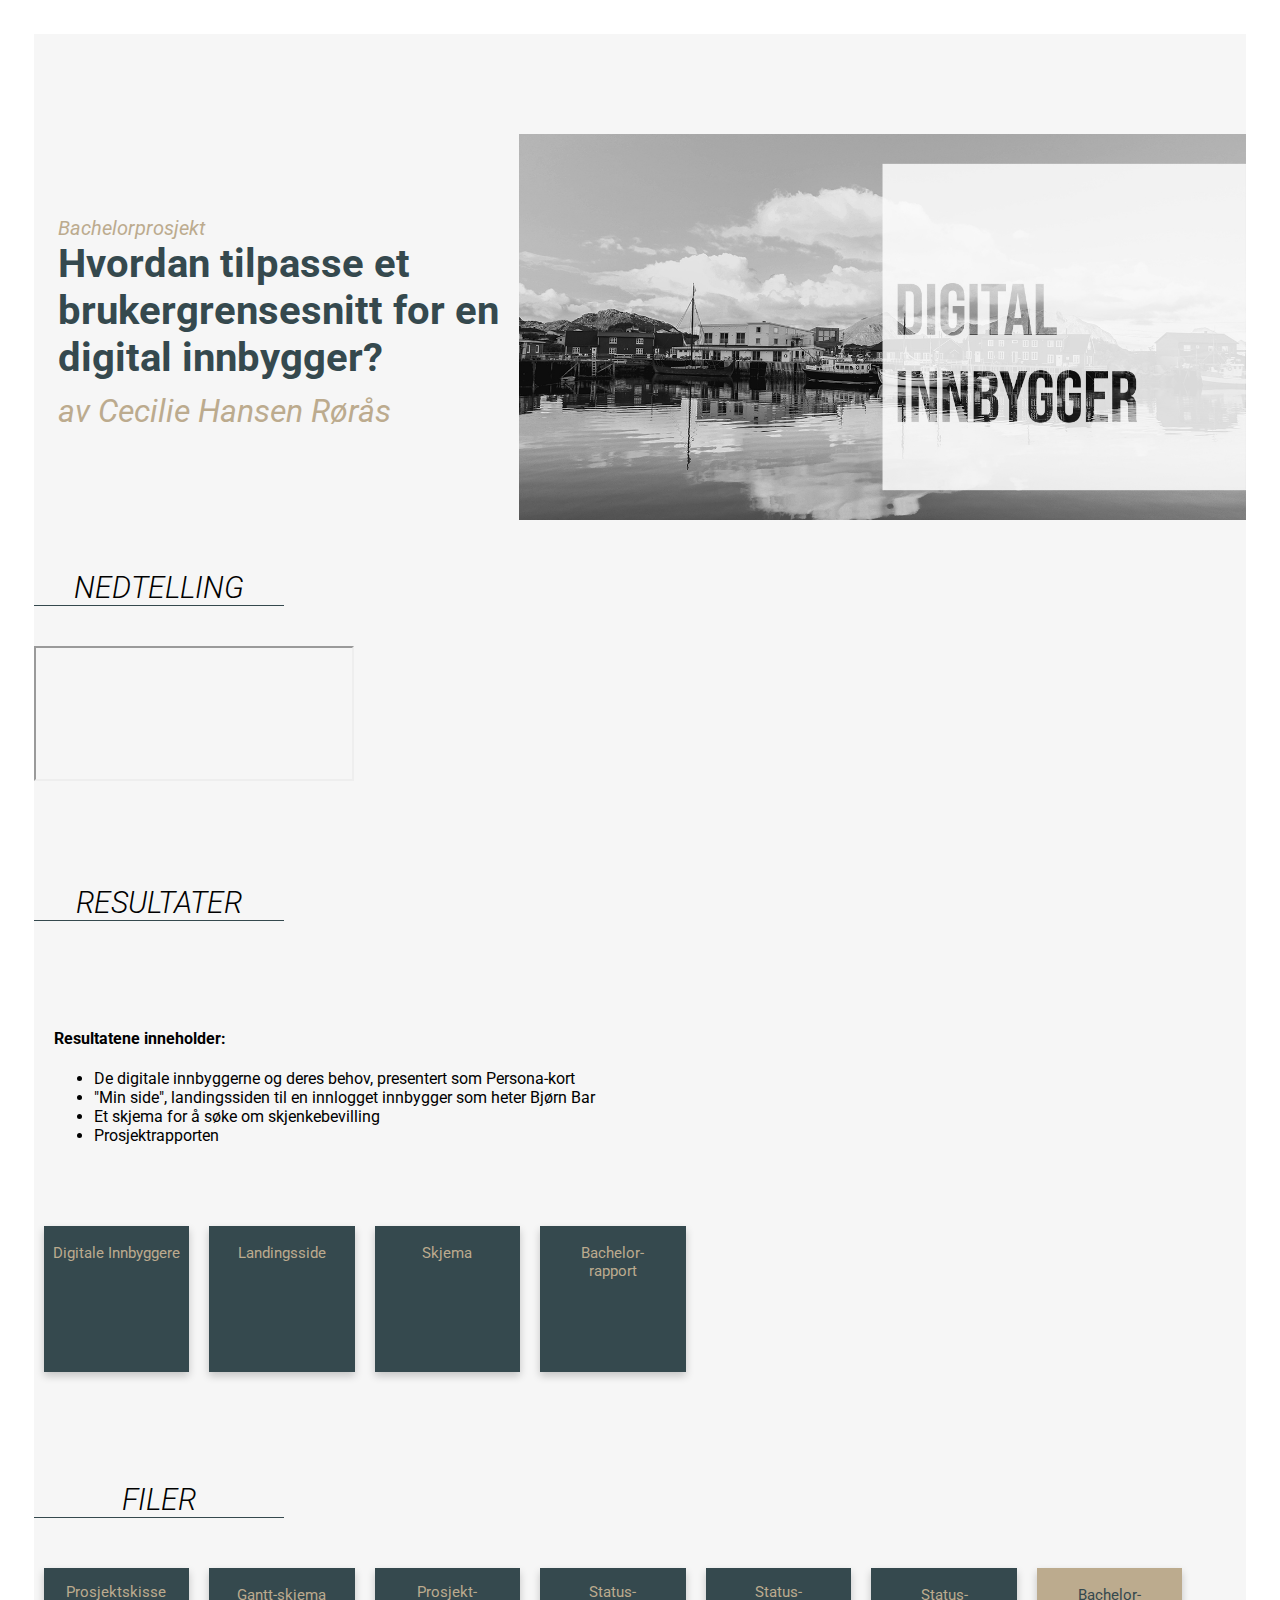
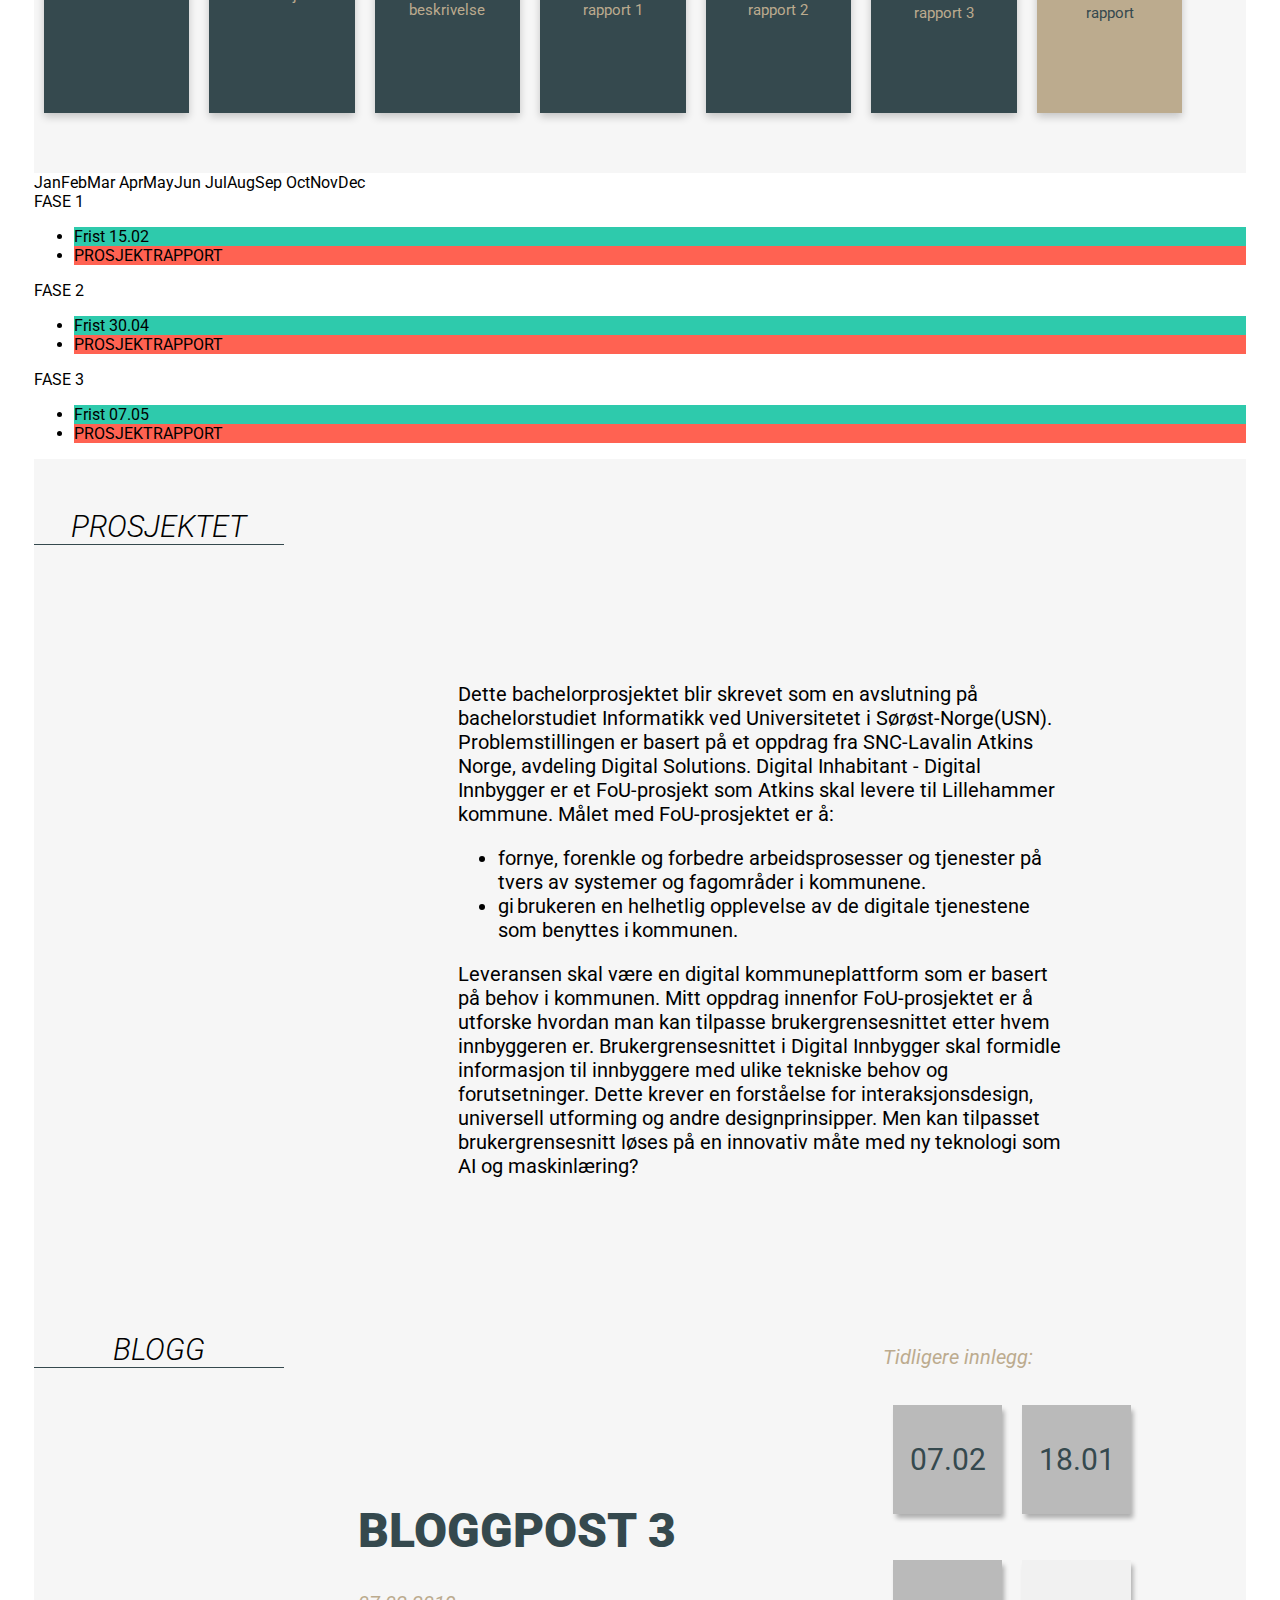
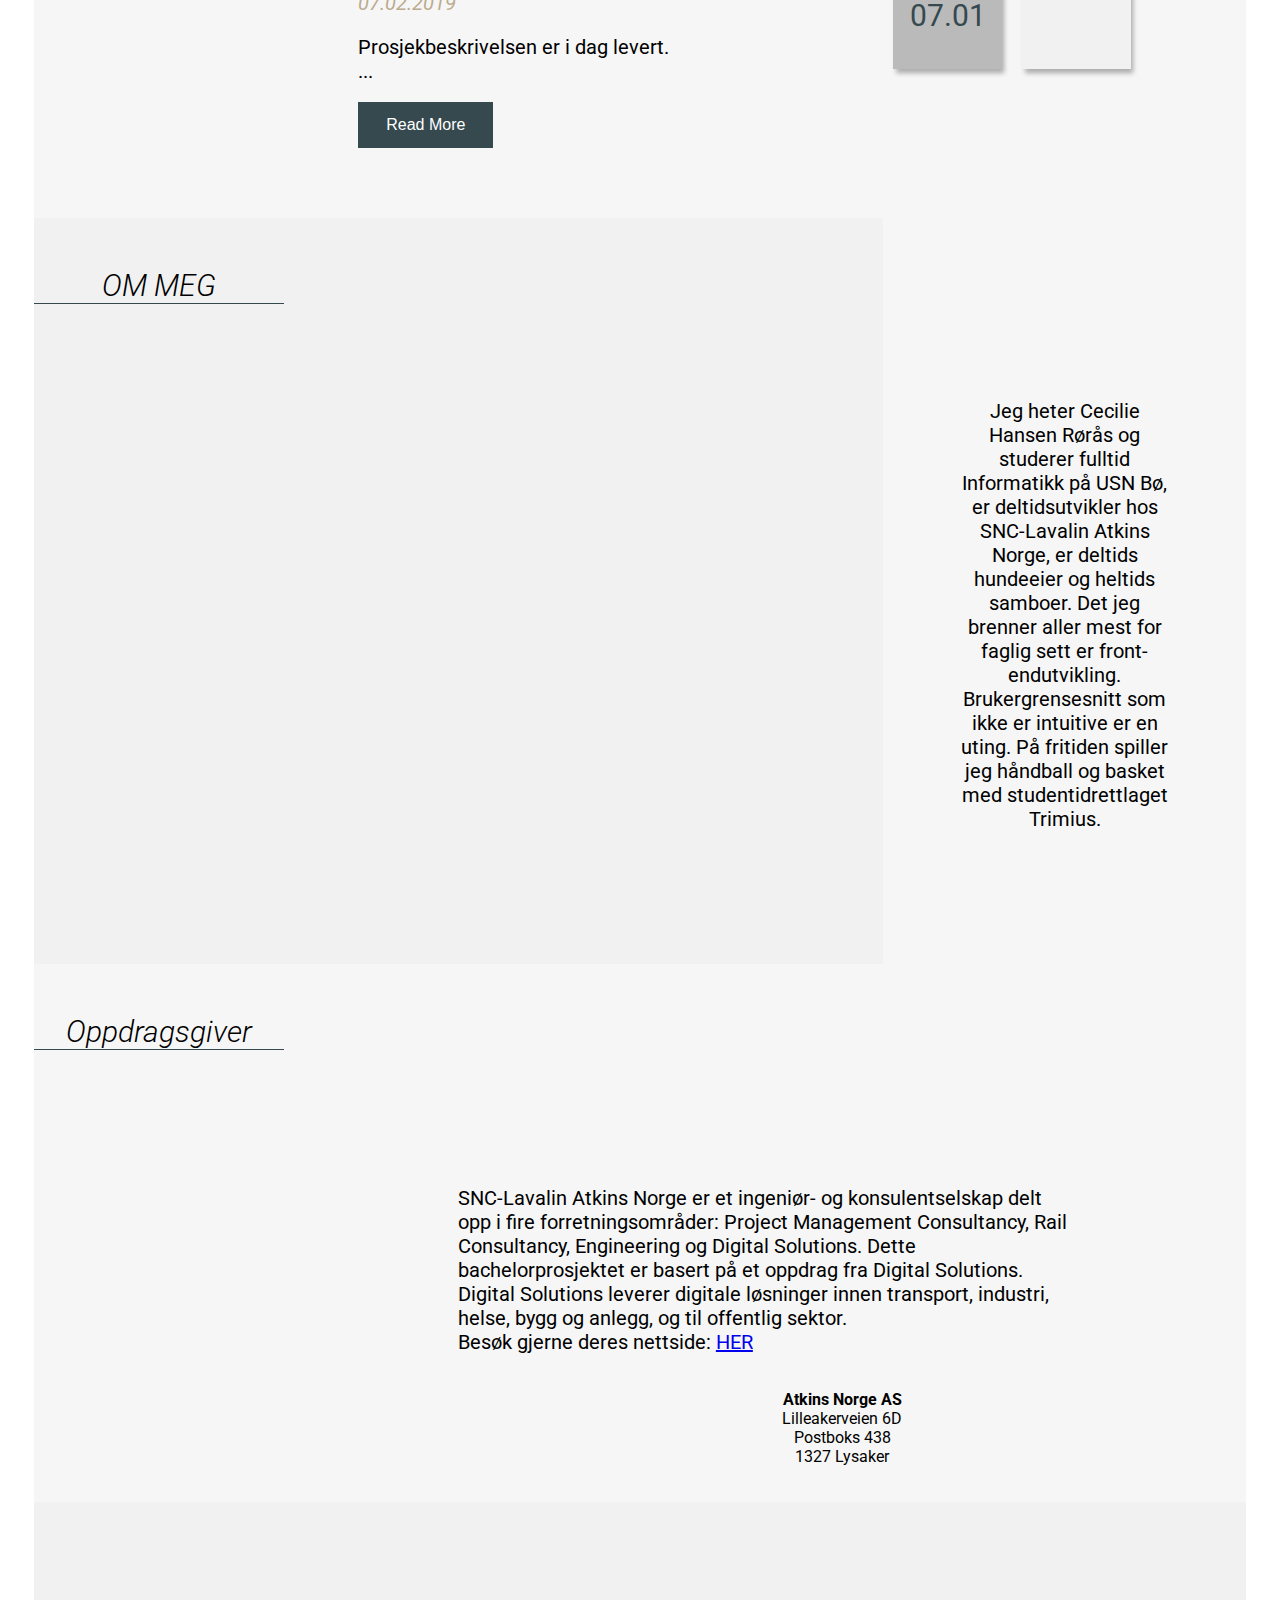
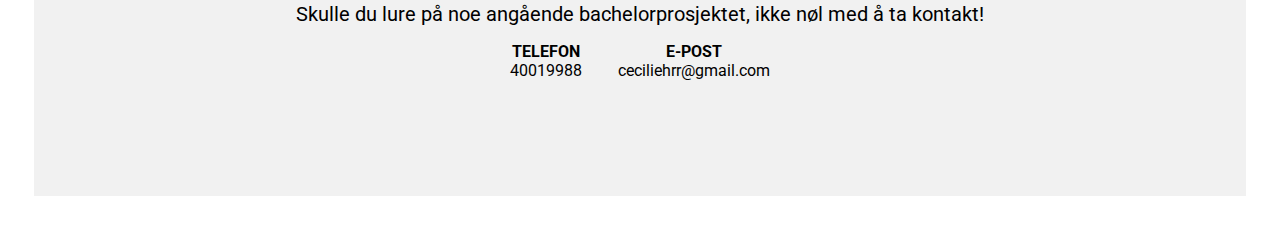
==== commit 5ef25271: "resultatbeskrivelser" ====
--- a/index.html
+++ b/index.html
@@ -65,20 +65,31 @@
             </figure>
             <iframe
                 src="https://free.timeanddate.com/countdown/i6qhj2ka/n187/cf100/cm0/cu4/ct0/cs0/ca0/co1/cr0/ss0/cac000/cpc000/pcf1f1f1/tcfff/fn3/fs100/szw320/szh135/tatTid%20til%20innleveringsfrist/tac000/tptTid%20siden%20prosjektet%20ble%20ferdig/tpc000/iso2019-05-07T14:00:00"
-                allowTransparency="true" frameborder="0" width="320" height="135"></iframe>
+                width="320" height="135"></iframe>
         </div>
         <div class="resultater">
-            <figure class="tekst">
-                <div class="strek">RESULTATER</div>
-            </figure>
+            <figure class="tekst" style="margin-bottom: 10px;">
+                <div class="strek" >RESULTATER</div>
+            </figure>
+            <div class="row">
+                <div class="column-2">
+                    <p style="width: 80%; margin-top:0px;" class="small-font2">
+                        <h4>Resultatene inneholder:</h4>
+                        <ul>
+                            <li>De digitale innbyggerne og deres behov, presentert som Persona-kort</li>
+                            <li>"Min side", landingssiden til en innlogget innbygger som heter Bjørn Bar</li>
+                            <li>Et skjema for å søke om skjenkebevilling</li>
+                            <li>Prosjektrapporten</li>
+                        </ul><br>
+                    </p>
+                </div>
+            </div>
             <div class="elem elem8 ">
                 <a class="pdf-mobil" href="resultater/digital_innbygger/index.html" target="_blank"><i
-                        class="far fa-calendar-check">
-                        <p class="elem-p">Digital Innbygger</p>
-                    </i></a>
-                <i class="fas fa-users fa-mobil icons">
-                    <div class="elem-p"><br>Digitale Innbyggere<br></div>
-                </i>
+                        class="far fa-calendar-check"></i>
+                </a>
+                <i class="fas fa-users fa-mobil icons"></i>
+                <div class="elem-p"><br>Digitale Innbyggere<br></div>
                 <div class="overlay">
                     <a class="pdf" href="resultater/digital_innbygger/index.html" target="_blank">
                         <div class="text"><i class="far fa-eye" style="font-size: 50px;"></i><br>SE</div>
@@ -87,12 +98,11 @@
             </div>
             <div class="elem elem9 ">
                 <a class="pdf-mobil" href="resultater/landingsside/index.html" target="_blank"><i
-                        class="far fa-calendar-check">
-                        <p class="elem-p">Landingsside for digital innbygger</p>
-                    </i></a>
-                <i class="far fa-address-card fa-mobil icons">
-                    <div class="elem-p"><br>Landingsside<br></div>
-                </i>
+                        class="far fa-calendar-check"></i>
+                </a>
+                <i class="far fa-address-card fa-mobil icons"></i>
+                <div class="elem-p"><br>Landingsside<br></div>
+
                 <div class="overlay">
                     <a class="pdf" href="resultater/landingsside/index.html#main" target="_blank">
                         <div class="text"><i class="far fa-eye" style="font-size: 50px;"></i><br>SE</div>
@@ -101,12 +111,11 @@
             </div>
             <div class="elem elem10 ">
                 <a class="pdf-mobil" href="resultater/skjema/index.html#main" target="_blank"><i
-                        class="far fa-calendar-check">
-                        <p class="elem-p">Skjema</p>
-                    </i></a>
-                <i class="fas fa-align-left fa-mobil icons">
-                    <div class="elem-p"><br>Skjema<br></div>
-                </i>
+                        class="far fa-calendar-check"></i>
+                </a>
+                <i class="fas fa-align-left fa-mobil icons"></i>
+                <div class="elem-p"><br>Skjema<br></div>
+
                 <div class="overlay">
                     <div class="text">
                         <a class="pdf" href="resultater/skjema/index.html" target="_blank">
@@ -116,337 +125,330 @@
                 </div>
             </div>
             <div class="elem elem11 ">
-                    <a class="pdf-mobil" href="" target="_blank"><i
+                <a class="pdf-mobil" href="" target="_blank"><i class="far fa-calendar-check"></i>
+                </a>
+                <i class="fas fa-book-reader fa-mobil icons"> </i>
+                <div class="elem-p"><br>Bachelor-<br>rapport<br></div>
+
+                <div class="overlay">
+                    <div class="text">
+                        <a class="pdf" href="" target="_blank">
+                            <div class="text"><i class="far fa-arrow-alt-circle-down"
+                                    style="font-size: 50px;"></i><br>Last ned</div>
+                        </a>
+                    </div>
+                </div>
+            </div>
+        </div>
+        <div class="assignment" id="filer">
+            <figure class="tekst">
+                <div class="strek">FILER</div>
+            </figure>
+            <div class="elem elem1">
+                <a class="pdf-mobil" href="docs/Prosjektskisse_CecilieHR_182198.pdf" target="_blank"><i
+                        class="far fa-calendar-check"></i>
+                </a>
+                <i class="far fa-calendar-check fa-mobil"></i>
+                <p class="elem-p">Prosjektskisse</p>
+
+                <div class="overlay">
+                    <a class="pdf" href="docs/Prosjektskisse_CecilieHR_182198.pdf" target="_blank">
+                        <div class="text"><i class="far fa-arrow-alt-circle-down" style="font-size: 50px;"></i>Last
+                            ned</div>
+                    </a>
+                </div>
+            </div>
+            <div class="elem elem3">
+                <i class="far fa-calendar-check"> </i>
+                <div class="elem-p"><br>Gantt-skjema<br></div>
+
+                <div class="overlay">
+                    <div class="text"><i class="far fa-eye" style="font-size: 50px;"></i><br>SE</div>
+                </div>
+            </div>
+            <div class="elem elem2">
+                <a class="pdf-mobil" href="docs/Prosjektbeskrivelse_CecilieHR_182198.pdf" target="_blank"><i
                         class="far fa-calendar-check">
-                            <p class="elem-p"><br>Bachelor-<br>rapport</p>
-                        </i></a>
-                    <i class="fas fa-book-reader fa-mobil icons">
-                        <div class="elem-p"><br><br>Bachelor-<br>rapport<br></div>
-                    </i>
-                    <div class="overlay">
-                        <div class="text">
-                            <a class="pdf" href="" target="_blank">
-                                <div class="text"><i class="far fa-arrow-alt-circle-down" style="font-size: 50px;"></i><br>Last ned</div>
-                            </a>
+                    </i></a>
+                <i class="far fa-calendar-check fa-mobil"> </i>
+                <p class="elem-p">Prosjekt-<br>beskrivelse</p>
+
+                <div class="overlay">
+                    <a class="pdf" href="docs/Prosjektbeskrivelse_CecilieHR_182198.pdf" target="_blank">
+                        <div class="text"><i class="far fa-arrow-alt-circle-down" style="font-size: 50px;"></i>Last
+                            ned</div>
+                    </a>
+                </div>
+            </div>
+            <div class="elem elem4">
+                <a class="pdf-mobil" href="docs/Statusrapport1_CHR_182198.pdf" target="_blank"><i
+                        class="far fa-calendar-check">
+                    </i></a>
+                <i class="far fa-calendar-check fa-mobil"> </i>
+                <p class="elem-p">Status-<br>rapport 1</p>
+
+                <div class="overlay">
+                    <a class="pdf" href="docs/Statusrapport1_CHR_182198.pdf" target="_blank">
+                        <div class="text"><i class="far fa-arrow-alt-circle-down" style="font-size: 50px;"></i>Last
+                            ned</div>
+                    </a>
+                </div>
+            </div>
+            <div class="elem elem5">
+                <a class="pdf-mobil" href="docs/Statusrapport2_CHR_182198.pdf" target="_blank"><i
+                        class="far fa-calendar-check">
+                    </i></a>
+                <i class="far fa-calendar-check fa-mobil"> </i>
+                <p class="elem-p">Status-<br>rapport 2</p>
+
+                <div class="overlay">
+                    <a class="pdf" href="docs/Statusrapport2_CHR_182198.pdf" target="_blank">
+                        <div class="text"><i class="far fa-arrow-alt-circle-down" style="font-size: 50px;"></i>Last
+                            ned</div>
+                    </a>
+                </div>
+            </div>
+            <div class="elem elem6">
+                <a class="pdf-mobil" href="docs/Statusrapport3_CHR.pdf" target="_blank"><i
+                        class="far fa-calendar-check">
+                    </i></a>
+                <i class="far fa-calendar-check fa-mobil"></i>
+                <div class="elem-p"><br>Status-<br>rapport 3</div>
+
+                <div class="overlay">
+                    <a class="pdf" href="docs/Statusrapport3_CHR.pdf" target="_blank">
+                        <div class="text"><i class="far fa-arrow-alt-circle-down" style="font-size: 50px;"></i>Last
+                            ned</div>
+                    </a>
+                </div>
+            </div>
+            <div class="elem elem7">
+                <i class="far fa-calendar-times"></i>
+                <div class="elem-p"><br>Bachelor-<br>rapport</div>
+
+                <div class="overlay">
+                    <div class="text"><i class="fas fa-times"></i><br>7.mai</div>
+                </div>
+            </div>
+        </div>
+        <div id="gant">
+            <div class="wrapper">
+                <div class="hide"><i class="fas fa-times"></i></div>
+                <div class="gantt">
+
+                    <div class="gantt__row gantt__row--months">
+                        <div class="gantt__row-first"></div>
+                        <span>Jan</span><span>Feb</span><span>Mar</span>
+                        <span>Apr</span><span>May</span><span>Jun</span>
+                        <span>Jul</span><span>Aug</span><span>Sep</span>
+                        <span>Oct</span><span>Nov</span><span>Dec</span>
+                    </div>
+                    <div class="gantt__row gantt__row--lines" data-month="5">
+                        <span></span><span></span><span></span>
+                        <span></span><span class="marker"></span><span></span>
+                        <span></span><span></span><span></span>
+                        <span></span><span></span><span></span>
+                    </div>
+                    <div class="gantt__row">
+                        <div class="gantt__row-first">
+                            FASE 1
                         </div>
-                    </div>
-                </div>
-        </div>
-            <div class="assignment" id="filer">
-                <figure class="tekst">
-                    <div class="strek">FILER</div>
-                </figure>
-                <div class="elem elem1">
-                    <a class="pdf-mobil" href="docs/Prosjektskisse_CecilieHR_182198.pdf" target="_blank"><i
-                            class="far fa-calendar-check">
-                            <p class="elem-p">Prosjektskisse</p>
-                        </i></a>
-                    <i class="far fa-calendar-check fa-mobil">
-                        <p class="elem-p">Prosjektskisse</p>
-                    </i>
-                    <div class="overlay">
-                        <a class="pdf" href="docs/Prosjektskisse_CecilieHR_182198.pdf" target="_blank">
-                            <div class="text"><i class="far fa-arrow-alt-circle-down" style="font-size: 50px;"></i>Last
-                                ned</div>
-                        </a>
-                    </div>
-                </div>
-                <div class="elem elem3">
-                    <i class="far fa-calendar-check">
-                        <div class="elem-p"><br>Gantt-skjema<br></div>
-                    </i>
-                    <div class="overlay">
-                        <div class="text"><i class="far fa-eye" style="font-size: 50px;"></i><br>SE</div>
-                    </div>
-                </div>
-                <div class="elem elem2">
-                    <a class="pdf-mobil" href="docs/Prosjektbeskrivelse_CecilieHR_182198.pdf" target="_blank"><i
-                            class="far fa-calendar-check">
-                            <p class="elem-p">Prosjekt-<br>beskrivelse</p>
-                        </i></a>
-                    <i class="far fa-calendar-check fa-mobil">
-                        <p class="elem-p">Prosjekt-<br>beskrivelse</p>
-                    </i>
-                    <div class="overlay">
-                        <a class="pdf" href="docs/Prosjektbeskrivelse_CecilieHR_182198.pdf" target="_blank">
-                            <div class="text"><i class="far fa-arrow-alt-circle-down" style="font-size: 50px;"></i>Last
-                                ned</div>
-                        </a>
-                    </div>
-                </div>
-                <div class="elem elem4">
-                    <a class="pdf-mobil" href="docs/Statusrapport1_CHR_182198.pdf" target="_blank"><i
-                            class="far fa-calendar-check">
-                            <p class="elem-p">Status-<br>rapport 1</p>
-                        </i></a>
-                    <i class="far fa-calendar-check fa-mobil">
-                        <p class="elem-p">Status-<br>rapport 1</p>
-                    </i>
-                    <div class="overlay">
-                        <a class="pdf" href="docs/Statusrapport1_CHR_182198.pdf" target="_blank">
-                            <div class="text"><i class="far fa-arrow-alt-circle-down" style="font-size: 50px;"></i>Last
-                                ned</div>
-                        </a>
-                    </div>
-                </div>
-                <div class="elem elem5">
-                    <a class="pdf-mobil" href="docs/Statusrapport2_CHR_182198.pdf" target="_blank"><i
-                            class="far fa-calendar-check">
-                            <p class="elem-p">Status-<br>rapport 2</p>
-                        </i></a>
-                    <i class="far fa-calendar-check fa-mobil">
-                        <p class="elem-p">Status-<br>rapport 2</p>
-                    </i>
-                    <div class="overlay">
-                        <a class="pdf" href="docs/Statusrapport2_CHR_182198.pdf" target="_blank">
-                            <div class="text"><i class="far fa-arrow-alt-circle-down" style="font-size: 50px;"></i>Last
-                                ned</div>
-                        </a>
-                    </div>
-                </div>
-                <div class="elem elem6">
-                    <a class="pdf-mobil" href="docs/Statusrapport3_CHR.pdf" target="_blank"><i
-                            class="far fa-calendar-check">
-                            <p class="elem-p">Status-<br>rapport 3</p>
-                        </i></a>
-                    <i class="far fa-calendar-check fa-mobil">
-                        <div class="elem-p"><br>Status-<br>rapport 3</div>
-                    </i>
-                    <div class="overlay">
-                        <a class="pdf" href="docs/Statusrapport3_CHR.pdf" target="_blank">
-                            <div class="text"><i class="far fa-arrow-alt-circle-down" style="font-size: 50px;"></i>Last
-                                ned</div>
-                        </a>
-                    </div>
-                </div>
-                <div class="elem elem7">
-                    <i class="far fa-calendar-times">
-                        <div class="elem-p"><br>Bachelor-<br>rapport</div>
-                    </i>
-                    <div class="overlay">
-                        <div class="text"><i class="fas fa-times"></i><br>7.mai</div>
-                    </div>
-                </div>
-            </div>
-            <div id="gant">
-                <div class="wrapper">
-                    <div class="hide"><i class="fas fa-times"></i></div>
-                    <div class="gantt">
-
-                        <div class="gantt__row gantt__row--months">
-                            <div class="gantt__row-first"></div>
-                            <span>Jan</span><span>Feb</span><span>Mar</span>
-                            <span>Apr</span><span>May</span><span>Jun</span>
-                            <span>Jul</span><span>Aug</span><span>Sep</span>
-                            <span>Oct</span><span>Nov</span><span>Dec</span>
+                        <ul class="gantt__row-bars">
+                            <li style="grid-column: 1/3; background-color: #2ecaac;">Frist 15.02</li>
+                            <li style="grid-column: 1/6; background-color: #ff6252;" class="stripes">PROSJEKTRAPPORT
+                            </li>
+                        </ul>
+                    </div>
+                    <div class="gantt__row">
+                        <div class="gantt__row-first">
+                            FASE 2
                         </div>
-                        <div class="gantt__row gantt__row--lines" data-month="5">
-                            <span></span><span></span><span></span>
-                            <span></span><span class="marker"></span><span></span>
-                            <span></span><span></span><span></span>
-                            <span></span><span></span><span></span>
+                        <ul class="gantt__row-bars">
+                            <li style="grid-column: 3/5; background-color: #2ecaac;">Frist 30.04</li>
+                            <li style="grid-column: 1/6; background-color: #ff6252;" class="stripes">PROSJEKTRAPPORT
+                            </li>
+                        </ul>
+                    </div>
+                    <div class="gantt__row">
+                        <div class="gantt__row-first">
+                            FASE 3
                         </div>
-                        <div class="gantt__row">
-                            <div class="gantt__row-first">
-                                FASE 1
-                            </div>
-                            <ul class="gantt__row-bars">
-                                <li style="grid-column: 1/3; background-color: #2ecaac;">Frist 15.02</li>
-                                <li style="grid-column: 1/6; background-color: #ff6252;" class="stripes">PROSJEKTRAPPORT
+                        <ul class="gantt__row-bars">
+                            <li style="grid-column: 5/6; background-color: #2ecaac;">Frist 07.05</li>
+                            <li style="grid-column: 1/6; background-color: #ff6252;" class="stripes">PROSJEKTRAPPORT
+                            </li>
+                        </ul>
+                    </div>
+                    <div class="gantt__row gantt_row_empty">
+                        <div class="gantt__row-first">
+                        </div>
+                    </div>
+                </div>
+            </div>
+        </div>
+
+
+        <div class="om_oppg" id="omOppg">
+            <figure class="tekst">
+                <div class="strek">PROSJEKTET</div>
+            </figure>
+            <div class="row">
+                <div class="column-1">
+                    <img class="animatable fadeInUp people" src="pictures/people2.jpg" alt="App">
+                </div>
+                <div class="column-2">
+                    <p style="width: 80%;" class="small-font2">
+                        Dette bachelorprosjektet blir skrevet som en avslutning på bachelorstudiet Informatikk ved
+                        Universitetet i Sørøst-Norge(USN).
+                        Problemstillingen er basert på et oppdrag fra SNC-Lavalin Atkins Norge, avdeling Digital
+                        Solutions.
+                        Digital Inhabitant - Digital Innbygger er et FoU-prosjekt som Atkins skal levere til
+                        Lillehammer kommune. Målet med FoU-prosjektet er å:
+                        <br></p>
+                    <ul style="width: 80%;" class="small-font2">
+                        <li>fornye, forenkle og forbedre arbeidsprosesser og tjenester på tvers av systemer og
+                            fagområder i kommunene.</li>
+                        <li>gi brukeren en helhetlig opplevelse av de digitale tjenestene som benyttes i kommunen.
+                        </li>
+                    </ul>
+                    <p style="width: 80%;" class="small-font2">
+                        Leveransen skal være en digital kommuneplattform som er basert på behov i kommunen.
+                        Mitt oppdrag innenfor FoU-prosjektet er å utforske hvordan man kan tilpasse
+                        brukergrensesnittet etter hvem innbyggeren er.
+                        Brukergrensesnittet i Digital Innbygger skal formidle informasjon til innbyggere med ulike
+                        tekniske behov og forutsetninger.
+                        Dette krever en forståelse for interaksjonsdesign, universell utforming og andre
+                        designprinsipper. Men kan tilpasset brukergrensesnitt løses på en innovativ måte med ny
+                        teknologi som AI og maskinlæring?</p>
+                </div>
+            </div>
+        </div>
+        <!--BLOGG-->
+        <div class="blog" id="blogg">
+            <figure class="tekst">
+                <div class="strek" id="blogg-strek">BLOGG</div>
+            </figure>
+            <div class="row">
+                <div class="column-1">
+                    <img src="pictures/lofoten10.jpg" alt="bloggbilde" class="animatable fadeInUp" id="bloggbilde"
+                        width="335" height="471">
+                </div>
+                <div class="column-2">
+                    <h1 class="xl-font" id="bloggpost"><b>BLOGGPOST 3</b></h1>
+                    <p class="small-font" id="bloggdato">07.02.2019</p>
+                    <div id="less" class="small-font2">Prosjekbeskrivelsen er i dag levert.</div><span id="dots"
+                        class="small-font2">...</span>
+                    <span class="small-font2" id="more">Da føler jeg bachelorprosjektet kan komme ordentlig i gang
+                        og neste skritt er å tilegne meg mest mulig teori. Hittil har jeg sett noen foredrag på
+                        Lynda.com om Accessibility. Bøkene jeg leser på for tiden er The design of everyday things
+                        av Don Norman, og Introduksjon til interaksjonsdesign av Tone Nordbø.</span><br><br>
+                    <button onclick="readMore()" id="myBtn" class="button">Read More</button>
+                </div>
+            </div>
+        </div>
+        <div class="siste">
+            <div class="small-font">Tidligere innlegg:</div>
+            <div class="bloggelem blogg3">
+                <div class="text nummer">07.02</div>
+                <div class="overlay_blogg"
+                    onclick="newBlog('BLOGGPOST 3','07.02.2019','Prosjekbeskrivelsen er i dag levert...','Da føler jeg bachelorprosjektet kan komme ordentlig i gang og neste skritt er å tilegne meg mest mulig teori. Hittil har jeg sett noen foredrag på Lynda.com om Accessibility. Bøkene jeg leser på for tiden er The design of everyday things av Don Norman, og Introduksjon til interaksjonsdesign av Tone Nordbø.','pictures/lofoten10.jpg')">
+                </div>
+            </div>
+            <div class="bloggelem blogg2">
+                <div class="text nummer">18.01</div>
+                <div class="overlay_blogg"
+                    onclick="newBlog('BLOGGPOST 2','18.01.2019','I dag har jeg fått prosjektweb(denne nettsiden) på lufta...','Prosjektweb er ment for å dele innleveringer og fremgang med interesserte og er en del av kravene i bachelorprosjektet. Jeg har valgt å bruke GitHub som hostingtjeneste fordi jeg trenger mer praktisk erfaring med bruk av GIT som versjonskontrollverktøy.','pictures/lofoten10.jpg')">
+                </div>
+            </div>
+            <div class="bloggelem blogg1">
+                <div class="text nummer">07.01</div>
+                <div class="overlay_blogg"
+                    onclick="newBlog('BLOGGPOST 1','07.01.2019','Første arbeidsdag hos Atkins Norge på Lysaker der jeg fikk nærmere beskrivelser av mitt oppdrag innenfor Digital Innbygger...','Jeg hilste også på SCRUM-teamet som utvikler kommuneplattformen, de var selvfølgelig svært oppslukt i koding, jeg mistenker GIT-problemer! ;)','pictures/lofoten10.jpg')">
+                </div>
+            </div>
+            <div class="bloggelem blogg4">
+                <div class="text nummer"></div>
+                <div class="overlay_blogg"></div>
+            </div>
+        </div>
+        <!--BLOGG SLUTT-->
+
+        <div class="left" id="omMeg">
+            <figure class="tekst">
+                <div class="strek">OM MEG</div>
+            </figure>
+            <div class="row_portrett">
+                <div class="column_portrett animatable fadeInUp">
+                    <img src="pictures/meg.jpg" class="portrett" alt="Snow" style="width:100%">
+                </div>
+                <div class="column_portrett animatable fadeInUp">
+                    <img src="pictures/megball.jpg" class="portrett" alt="Forest" style="margin-top:15%;width:100%">
+                </div>
+            </div>
+        </div>
+        <div class="right">
+            <p id="om" class="small-font2">Jeg heter Cecilie Hansen Rørås og studerer fulltid Informatikk på USN Bø,
+                er deltidsutvikler hos SNC-Lavalin Atkins Norge, er deltids hundeeier og heltids samboer. Det jeg
+                brenner aller mest for faglig sett er front-endutvikling. Brukergrensesnitt som ikke er intuitive er
+                en uting. På fritiden spiller jeg håndball og basket med studentidrettlaget Trimius.</p>
+        </div>
+
+        <div class="company" id="atkins">
+            <figure class="tekst">
+                <div class="strek">Oppdragsgiver</div>
+            </figure>
+            <div class="row">
+                <div class="column-1">
+                    <img src="pictures/ATKINS_MASTER_BLUE_RGB_HORIZ.png" class="animatable fadeInUp people" alt="App">
+                </div>
+                <div class="column-2">
+                    <p style="width: 80%;" class="small-font2">
+                        SNC-Lavalin Atkins Norge er et ingeniør- og konsulentselskap delt opp i fire
+                        forretningsområder:
+                        Project Management Consultancy,
+                        Rail Consultancy,
+                        Engineering og
+                        Digital Solutions.
+                        Dette bachelorprosjektet er basert på et oppdrag fra Digital Solutions.
+                        Digital Solutions leverer digitale løsninger innen transport, industri, helse, bygg og
+                        anlegg, og til offentlig sektor.
+                        <br>
+                        Besøk gjerne deres nettside: <a href="http://atkinsglobal.no/" target="_blank">HER</a>
+                        <div class="cont" style="text-align: center;">
+                            <ul class="contact">
+                                <li style="text-align: center;">
+                                    <p><i class="fa fa-map-marker fa-3x"></i></p>
+                                    <p><strong>Atkins Norge AS</strong><br>
+                                        Lilleakerveien 6D<br>
+                                        Postboks 438<br>
+                                        1327 Lysaker</p>
                                 </li>
                             </ul>
                         </div>
-                        <div class="gantt__row">
-                            <div class="gantt__row-first">
-                                FASE 2
-                            </div>
-                            <ul class="gantt__row-bars">
-                                <li style="grid-column: 3/5; background-color: #2ecaac;">Frist 30.04</li>
-                                <li style="grid-column: 1/6; background-color: #ff6252;" class="stripes">PROSJEKTRAPPORT
-                                </li>
-                            </ul>
-                        </div>
-                        <div class="gantt__row">
-                            <div class="gantt__row-first">
-                                FASE 3
-                            </div>
-                            <ul class="gantt__row-bars">
-                                <li style="grid-column: 5/6; background-color: #2ecaac;">Frist 07.05</li>
-                                <li style="grid-column: 1/6; background-color: #ff6252;" class="stripes">PROSJEKTRAPPORT
-                                </li>
-                            </ul>
-                        </div>
-                        <div class="gantt__row gantt_row_empty">
-                            <div class="gantt__row-first">
-                            </div>
-                        </div>
-                    </div>
-                </div>
-            </div>
-
-
-            <div class="om_oppg" id="omOppg">
-                <figure class="tekst">
-                    <div class="strek">PROSJEKTET</div>
-                </figure>
-                <div class="row">
-                    <div class="column-1">
-                        <img class="animatable fadeInUp people" src="pictures/people2.jpg" alt="App">
-                    </div>
-                    <div class="column-2">
-                        <p style="width: 80%;" class="small-font2">
-                            Dette bachelorprosjektet blir skrevet som en avslutning på bachelorstudiet Informatikk ved
-                            Universitetet i Sørøst-Norge(USN).
-                            Problemstillingen er basert på et oppdrag fra SNC-Lavalin Atkins Norge, avdeling Digital
-                            Solutions.
-                            Digital Inhabitant - Digital Innbygger er et FoU-prosjekt som Atkins skal levere til
-                            Lillehammer kommune. Målet med FoU-prosjektet er å:
-                            <br></p>
-                        <ul style="width: 80%;" class="small-font2">
-                            <li>fornye, forenkle og forbedre arbeidsprosesser og tjenester på tvers av systemer og
-                                fagområder i kommunene.</li>
-                            <li>gi brukeren en helhetlig opplevelse av de digitale tjenestene som benyttes i kommunen.
-                            </li>
-                        </ul>
-                        <p style="width: 80%;" class="small-font2">
-                            Leveransen skal være en digital kommuneplattform som er basert på behov i kommunen.
-                            Mitt oppdrag innenfor FoU-prosjektet er å utforske hvordan man kan tilpasse
-                            brukergrensesnittet etter hvem innbyggeren er.
-                            Brukergrensesnittet i Digital Innbygger skal formidle informasjon til innbyggere med ulike
-                            tekniske behov og forutsetninger.
-                            Dette krever en forståelse for interaksjonsdesign, universell utforming og andre
-                            designprinsipper. Men kan tilpasset brukergrensesnitt løses på en innovativ måte med ny
-                            teknologi som AI og maskinlæring?</p>
-                    </div>
-                </div>
-            </div>
-            <!--BLOGG-->
-            <div class="blog" id="blogg">
-                <figure class="tekst">
-                    <div class="strek" id="blogg-strek">BLOGG</div>
-                </figure>
-                <div class="row">
-                    <div class="column-1">
-                        <img src="pictures/lofoten10.jpg" alt="bloggbilde" class="animatable fadeInUp" id="bloggbilde"
-                            width="335" height="471">
-                    </div>
-                    <div class="column-2">
-                        <h1 class="xl-font" id="bloggpost"><b>BLOGGPOST 3</b></h1>
-                        <p class="small-font" id="bloggdato">07.02.2019</p>
-                        <div id="less" class="small-font2">Prosjekbeskrivelsen er i dag levert.</div><span id="dots"
-                            class="small-font2">...</span>
-                        <span class="small-font2" id="more">Da føler jeg bachelorprosjektet kan komme ordentlig i gang
-                            og neste skritt er å tilegne meg mest mulig teori. Hittil har jeg sett noen foredrag på
-                            Lynda.com om Accessibility. Bøkene jeg leser på for tiden er The design of everyday things
-                            av Don Norman, og Introduksjon til interaksjonsdesign av Tone Nordbø.</span><br><br>
-                        <button onclick="readMore()" id="myBtn" class="button">Read More</button>
-                    </div>
-                </div>
-            </div>
-            <div class="siste">
-                <div class="small-font">Tidligere innlegg:</div>
-                <div class="bloggelem blogg3">
-                    <div class="text nummer">07.02</div>
-                    <div class="overlay_blogg"
-                        onclick="newBlog('BLOGGPOST 3','07.02.2019','Prosjekbeskrivelsen er i dag levert...','Da føler jeg bachelorprosjektet kan komme ordentlig i gang og neste skritt er å tilegne meg mest mulig teori. Hittil har jeg sett noen foredrag på Lynda.com om Accessibility. Bøkene jeg leser på for tiden er The design of everyday things av Don Norman, og Introduksjon til interaksjonsdesign av Tone Nordbø.','pictures/lofoten10.jpg')">
-                    </div>
-                </div>
-                <div class="bloggelem blogg2">
-                    <div class="text nummer">18.01</div>
-                    <div class="overlay_blogg"
-                        onclick="newBlog('BLOGGPOST 2','18.01.2019','I dag har jeg fått prosjektweb(denne nettsiden) på lufta...','Prosjektweb er ment for å dele innleveringer og fremgang med interesserte og er en del av kravene i bachelorprosjektet. Jeg har valgt å bruke GitHub som hostingtjeneste fordi jeg trenger mer praktisk erfaring med bruk av GIT som versjonskontrollverktøy.','pictures/lofoten10.jpg')">
-                    </div>
-                </div>
-                <div class="bloggelem blogg1">
-                    <div class="text nummer">07.01</div>
-                    <div class="overlay_blogg"
-                        onclick="newBlog('BLOGGPOST 1','07.01.2019','Første arbeidsdag hos Atkins Norge på Lysaker der jeg fikk nærmere beskrivelser av mitt oppdrag innenfor Digital Innbygger...','Jeg hilste også på SCRUM-teamet som utvikler kommuneplattformen, de var selvfølgelig svært oppslukt i koding, jeg mistenker GIT-problemer! ;)','pictures/lofoten10.jpg')">
-                    </div>
-                </div>
-                <div class="bloggelem blogg4">
-                    <div class="text nummer"></div>
-                    <div class="overlay_blogg"></div>
-                </div>
-            </div>
-            <!--BLOGG SLUTT-->
-
-            <div class="left" id="omMeg">
-                <figure class="tekst">
-                    <div class="strek">OM MEG</div>
-                </figure>
-                <div class="row_portrett">
-                    <div class="column_portrett animatable fadeInUp">
-                        <img src="pictures/meg.jpg" class="portrett" alt="Snow" style="width:100%">
-                    </div>
-                    <div class="column_portrett animatable fadeInUp">
-                        <img src="pictures/megball.jpg" class="portrett" alt="Forest" style="margin-top:15%;width:100%">
-                    </div>
-                </div>
-            </div>
-            <div class="right">
-                <p id="om" class="small-font2">Jeg heter Cecilie Hansen Rørås og studerer fulltid Informatikk på USN Bø,
-                    er deltidsutvikler hos SNC-Lavalin Atkins Norge, er deltids hundeeier og heltids samboer. Det jeg
-                    brenner aller mest for faglig sett er front-endutvikling. Brukergrensesnitt som ikke er intuitive er
-                    en uting. På fritiden spiller jeg håndball og basket med studentidrettlaget Trimius.</p>
-            </div>
-
-            <div class="company" id="atkins">
-                <figure class="tekst">
-                    <div class="strek">Oppdragsgiver</div>
-                </figure>
-                <div class="row">
-                    <div class="column-1">
-                        <img src="pictures/ATKINS_MASTER_BLUE_RGB_HORIZ.png" class="animatable fadeInUp people"
-                            alt="App">
-                    </div>
-                    <div class="column-2">
-                        <p style="width: 80%;" class="small-font2">
-                            SNC-Lavalin Atkins Norge er et ingeniør- og konsulentselskap delt opp i fire
-                            forretningsområder:
-                            Project Management Consultancy,
-                            Rail Consultancy,
-                            Engineering og
-                            Digital Solutions.
-                            Dette bachelorprosjektet er basert på et oppdrag fra Digital Solutions.
-                            Digital Solutions leverer digitale løsninger innen transport, industri, helse, bygg og
-                            anlegg, og til offentlig sektor.
-                            <br>
-                            Besøk gjerne deres nettside: <a href="http://atkinsglobal.no/" target="_blank">HER</a>
-                            <div class="cont" style="text-align: center;">
-                                <ul class="contact">
-                                    <li style="text-align: center;">
-                                        <p><i class="fa fa-map-marker fa-3x"></i></p>
-                                        <p><strong>Atkins Norge AS</strong><br>
-                                            Lilleakerveien 6D<br>
-                                            Postboks 438<br>
-                                            1327 Lysaker</p>
-                                    </li>
-                                </ul>
-                            </div>
-                    </div>
-                </div>
-            </div>
-            <div class="footer" id="kontakt">
-                <div class="cont">
-                    <div class="small-font2">Skulle du lure på noe angående bachelorprosjektet, ikke nøl med å ta
-                        kontakt!</div>
-                    <ul class="contact">
-
-                        <li style="text-align: left;">
-                            <p><i class="fas fa-mobile-alt fa-3x"></i></p>
-                            <p><strong>TELEFON</strong><br>
-                                40019988</p>
-                        </li>
-                        <li style="text-align: left;">
-                            <p><i class="far fa-envelope fa-3x"></i></p>
-                            <p><strong>E-POST</strong><br>
-                                ceciliehrr@gmail.com</p>
-                        </li>
-                    </ul>
-                </div>
-            </div>
-
-        </div>
+                </div>
+            </div>
+        </div>
+        <div class="footer" id="kontakt">
+            <div class="cont">
+                <div class="small-font2">Skulle du lure på noe angående bachelorprosjektet, ikke nøl med å ta
+                    kontakt!</div>
+                <ul class="contact">
+
+                    <li style="text-align: left;">
+                        <p><i class="fas fa-mobile-alt fa-3x"></i></p>
+                        <p><strong>TELEFON</strong><br>
+                            40019988</p>
+                    </li>
+                    <li style="text-align: left;">
+                        <p><i class="far fa-envelope fa-3x"></i></p>
+                        <p><strong>E-POST</strong><br>
+                            ceciliehrr@gmail.com</p>
+                    </li>
+                </ul>
+            </div>
+        </div>
+
+    </div>
 
 </body>
 
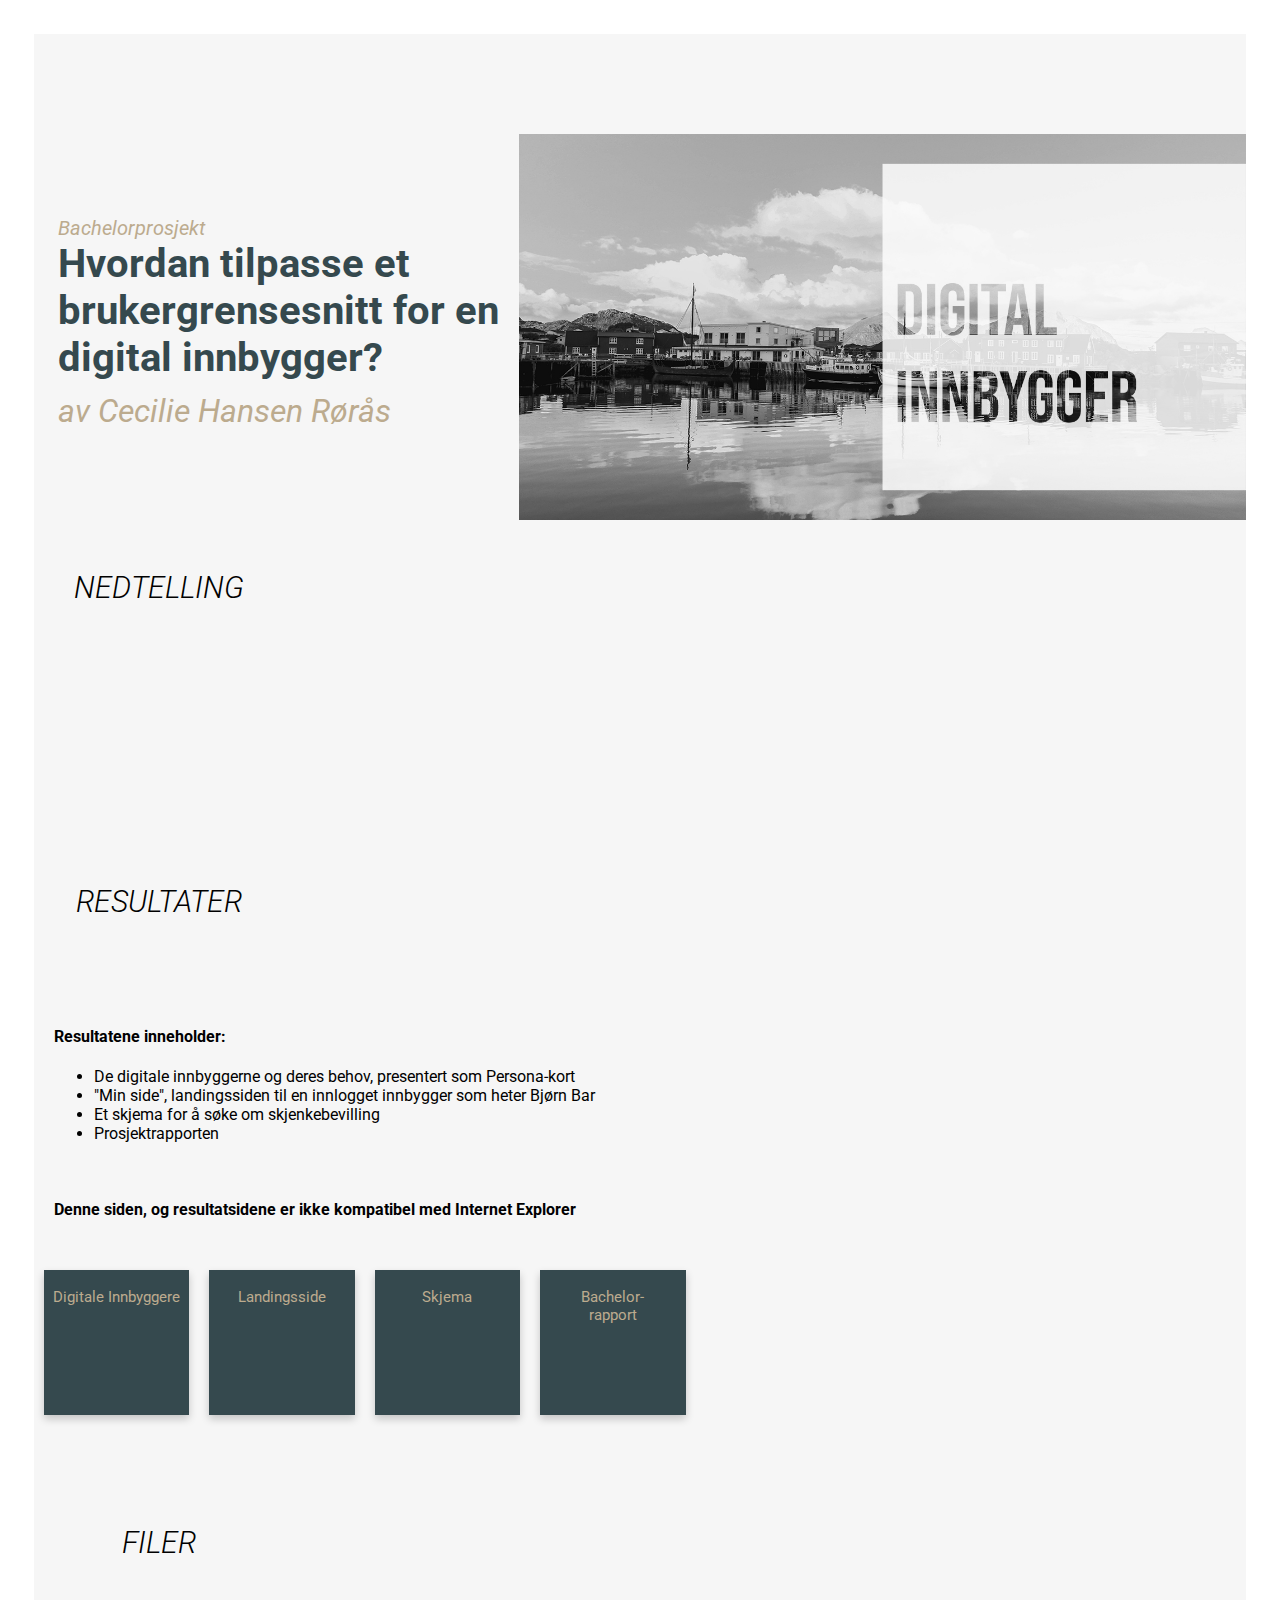
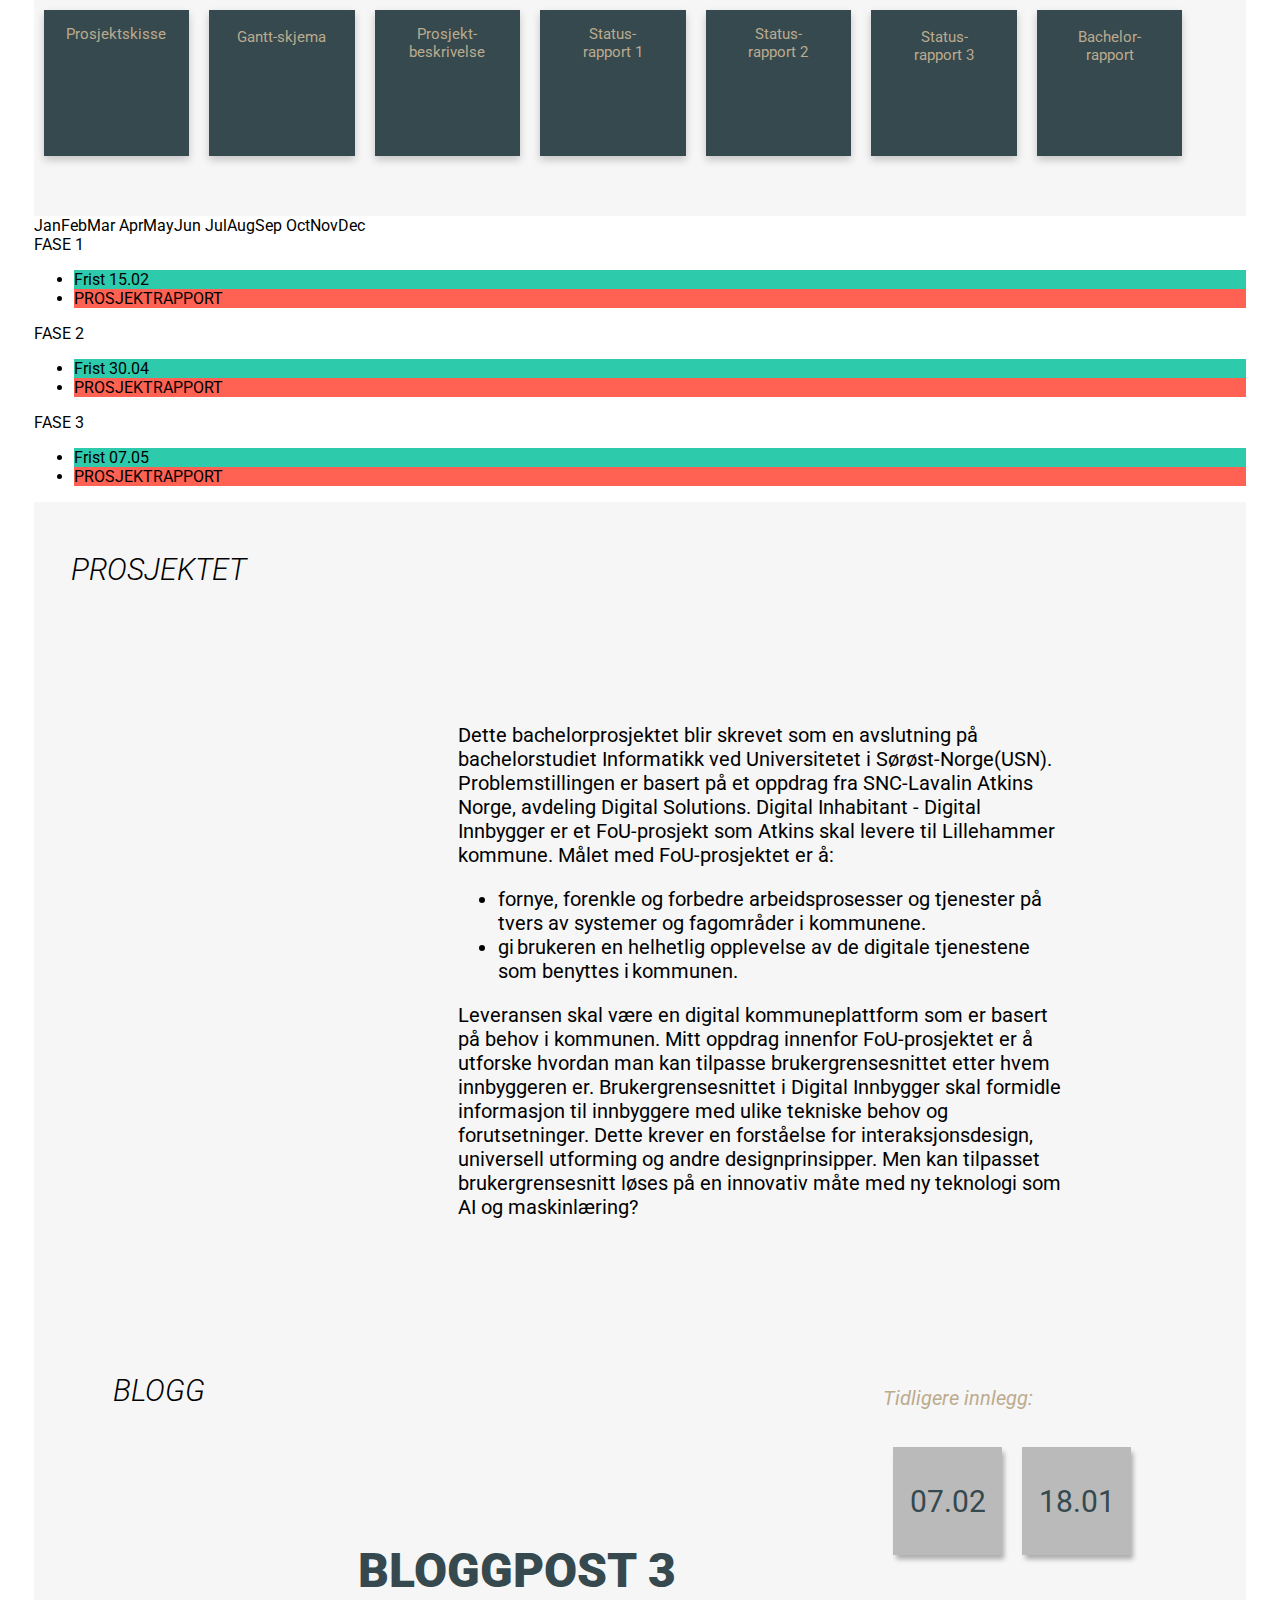
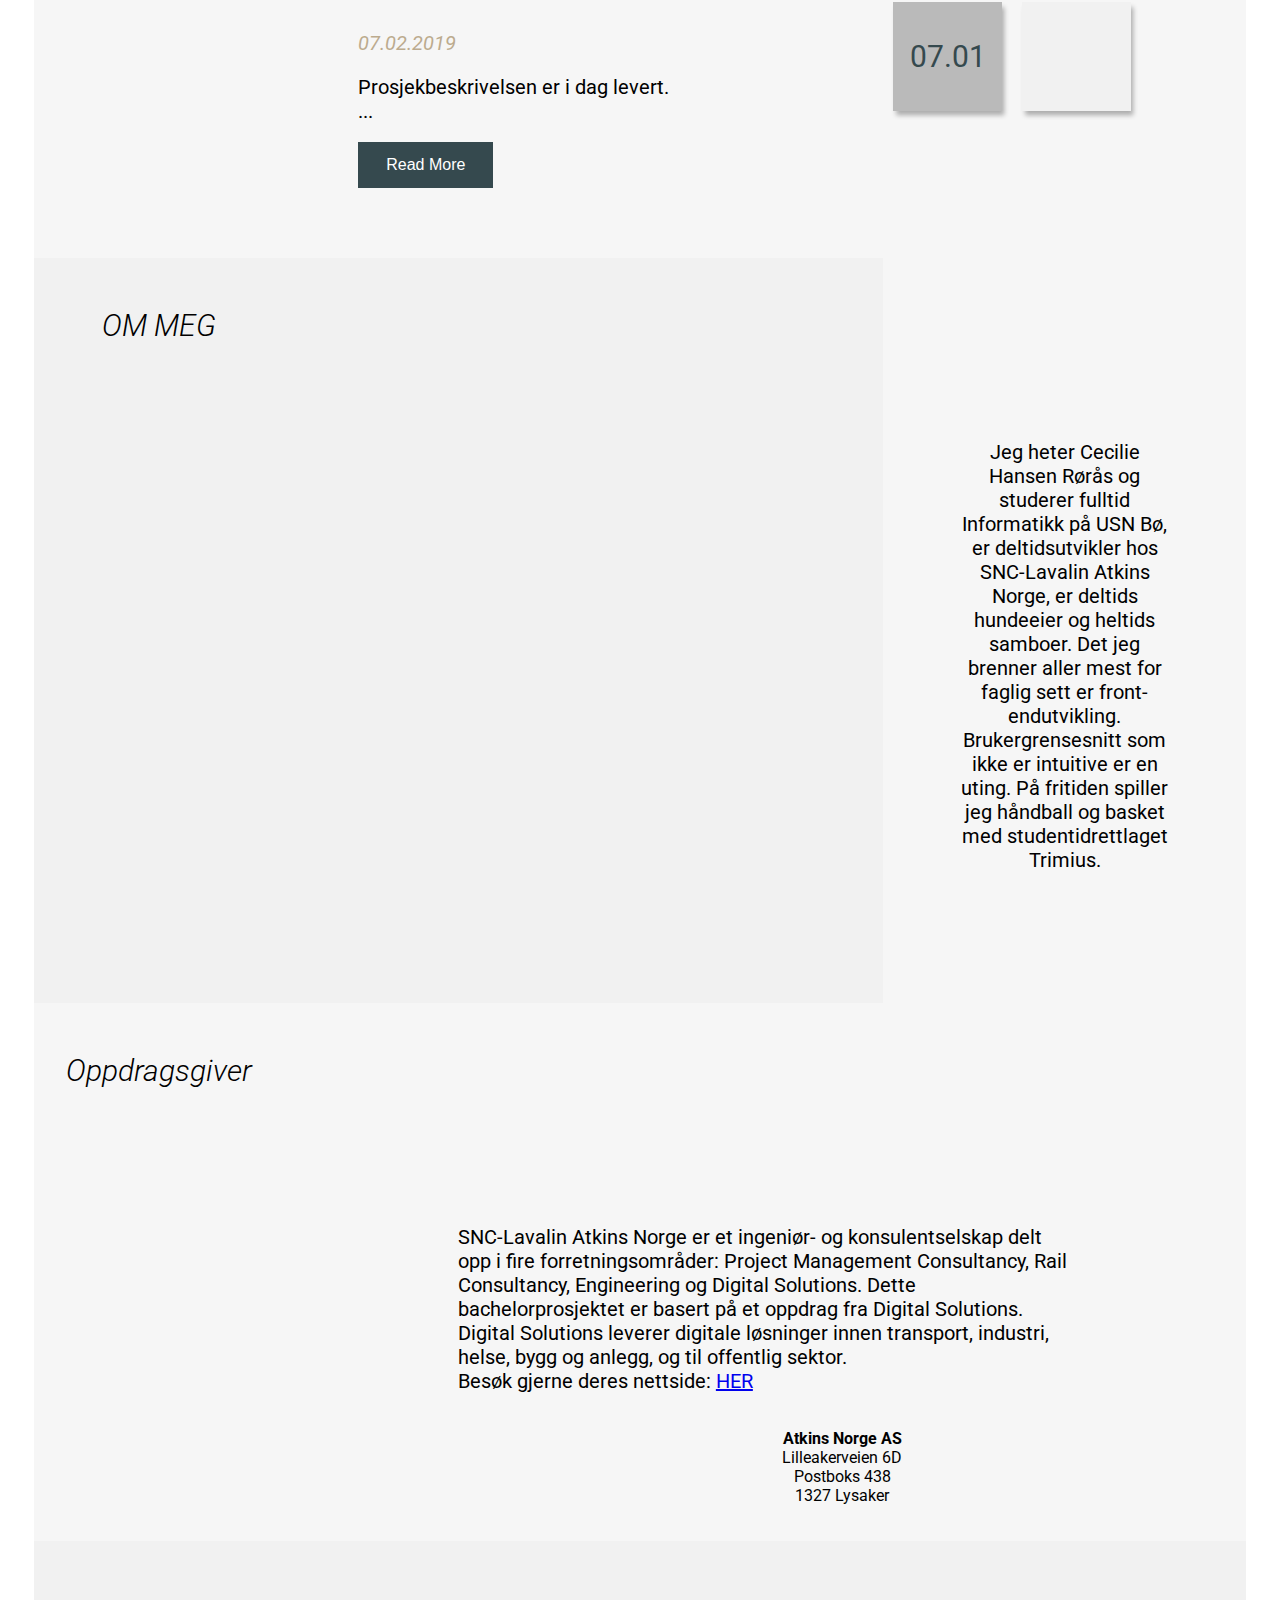
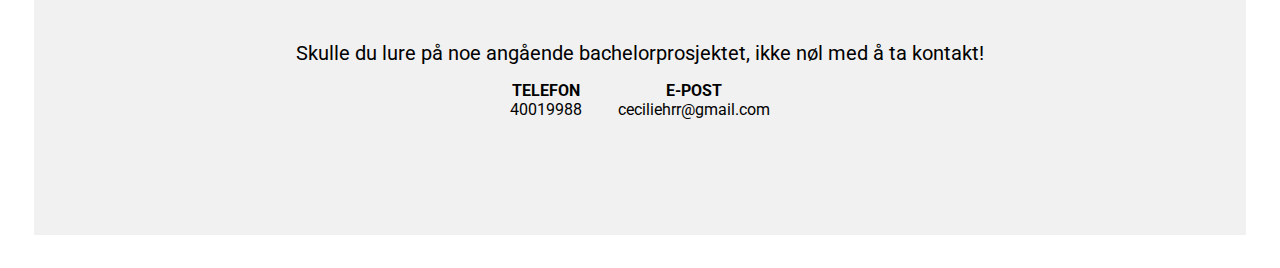
==== commit bd7d3ccb: "sidene er ikke kompatible med IE" ====
--- a/index.html
+++ b/index.html
@@ -80,7 +80,7 @@
                             <li>"Min side", landingssiden til en innlogget innbygger som heter Bjørn Bar</li>
                             <li>Et skjema for å søke om skjenkebevilling</li>
                             <li>Prosjektrapporten</li>
-                        </ul><br>
+                        </ul><br><h4> Denne siden, og resultatsidene er ikke kompatibel med Internet Explorer</h4>
                     </p>
                 </div>
             </div>
@@ -104,7 +104,7 @@
                 <div class="elem-p"><br>Landingsside<br></div>
 
                 <div class="overlay">
-                    <a class="pdf" href="resultater/landingsside/index.html#main" target="_blank">
+                    <a class="pdf" href="resultater/landingsside/index.html#" target="_blank">
                         <div class="text"><i class="far fa-eye" style="font-size: 50px;"></i><br>SE</div>
                     </a>
                 </div>
@@ -118,21 +118,21 @@
 
                 <div class="overlay">
                     <div class="text">
-                        <a class="pdf" href="resultater/skjema/index.html" target="_blank">
+                        <a class="pdf" href="resultater/skjema/index.html#main" target="_blank">
                             <div class="text"><i class="far fa-eye" style="font-size: 50px;"></i><br>SE</div>
                         </a>
                     </div>
                 </div>
             </div>
             <div class="elem elem11 ">
-                <a class="pdf-mobil" href="" target="_blank"><i class="far fa-calendar-check"></i>
+                <a class="pdf-mobil" href="docs/CHR_182198_Bachelorrapport.pdf" target="_blank"><i class="far fa-calendar-check"></i>
                 </a>
                 <i class="fas fa-book-reader fa-mobil icons"> </i>
                 <div class="elem-p"><br>Bachelor-<br>rapport<br></div>
 
                 <div class="overlay">
                     <div class="text">
-                        <a class="pdf" href="" target="_blank">
+                        <a class="pdf" href="docs/CHR_182198_Bachelorrapport.pdf" target="_blank">
                             <div class="text"><i class="far fa-arrow-alt-circle-down"
                                     style="font-size: 50px;"></i><br>Last ned</div>
                         </a>
@@ -223,11 +223,16 @@
                 </div>
             </div>
             <div class="elem elem7">
-                <i class="far fa-calendar-times"></i>
+                <a class="pdf-mobil" href="docs/CHR_182198_Bachelorrapport.pdf" target="_blank"><i
+                    class="far fa-calendar-check">
+                </i></a>
+            <i class="far fa-calendar-check fa-mobil"></i>
                 <div class="elem-p"><br>Bachelor-<br>rapport</div>
-
-                <div class="overlay">
-                    <div class="text"><i class="fas fa-times"></i><br>7.mai</div>
+                <div class="overlay">
+                    <a class="pdf" href="docs/CHR_182198_Bachelorrapport.pdf" target="_blank">
+                        <div class="text"><i class="far fa-arrow-alt-circle-down" style="font-size: 50px;"></i>Last
+                            ned</div>
+                    </a>
                 </div>
             </div>
         </div>
--- a/css/style.css
+++ b/css/style.css
@@ -23,7 +23,9 @@
   padding: 2%;
   transition: background-color .5s;
 }
-
+iframe{
+  border: none;
+}
 .navbar {
   grid-area: navbar;
   background-color: var(--primary-one);
@@ -55,6 +57,7 @@
   top: 0;
   left: 0;
   background-color: var(--primary-two);
+  background-color: #35494e;
   background-color: rgba(53, 73, 78, 0.9);
   overflow-x: hidden;
   transition: 0.5s;
@@ -73,6 +76,7 @@
   text-decoration: none;
   font-size: 36px;
   color: var(--primary-three);
+  color: #bcab8e;
   display: block;
   transition: 0.3s;
 }
@@ -107,16 +111,19 @@
 /*FONTS*/
 .xl-font{
   color: var(--primary-two);
+  color: #35494e;
   font-size: 48px;
   font-weight: bold;
 }
 .big-font{
    color: var(--primary-two);
+   color:#35494e;
    font-size: 2.5em;
    font-weight: bold;
 }
 .medium-font{
    color: var(--primary-three);
+   color:  #bcab8e;
    font-style: italic;
    font-size: 2em;
    font-weight: thin;
@@ -124,6 +131,7 @@
 }
 .small-font{
     color: var(--primary-three);
+    color:  #bcab8e;
     font-style: italic;
     font-size: 20px;
 }
@@ -157,6 +165,7 @@
 }
 .text {
   color:var(--primary-three);
+  color:  #bcab8e;
   font-size: 20px;
   position: absolute;
   top: 50%;
@@ -200,12 +209,14 @@
 	width: 250px;
 	height: auto;
   border-bottom: solid 1px var(--primary-two);
+  border-bottom: #35494e;
   margin-top: 20px;
 }
 #blogg-strek{
   margin-left: -64px;
 }
 .elem{
+  display: block;
   margin: 10px;
   width:12%;
   height: 0;
@@ -217,13 +228,11 @@
   box-shadow: 0 4px 8px 0 rgba(0,0,0,0.2);
   
 }
-.elem1,.elem3, .elem4,.elem2,.elem5, .elem6, .elem8, .elem9, .elem10, .elem11{
+.elem1,.elem3, .elem4,.elem2,.elem5, .elem6, .elem8, .elem9, .elem10, .elem11, .elem7{
   background-color: var(--primary-two);
+  background-color: #35494e;
   color: var(--primary-three);
-}
-.elem7{
-  background-color: var(--primary-three);
-  color: var(--primary-two);
+  color:  #bcab8e;
 }
 .elem-p{
   font-size:15px;
@@ -251,6 +260,7 @@
   cursor: pointer;
   transition: 0.7s;
   background-color: var(--primary-four);
+  background-color: #f1f1f1;
 }
 .blogg1, .blogg2, .blogg3{
   background-color:#BABABA;
@@ -258,6 +268,7 @@
 }
  .blogg4, .blogg5, .blogg6{
   background-color: var(--primary-four);
+  background-color: #f1f1f1;
   box-shadow: 0.2rem 0.3rem 0.3rem rgba(0, 0, 0, 0.3);
 }
 #bloggarkiv{
@@ -267,6 +278,7 @@
 .nummer{
   font-size:30px;
   color: var(--primary-two);
+  color: #35494e;
   z-index: 0;
 }
 #more{
@@ -284,6 +296,7 @@
   transition: .5s ease;
   z-index: 0;
   background-color:var(--primary-two);
+  background-color: #35494e;
   
 }
 .overlay_blogg{
@@ -310,6 +323,7 @@
   display: none;
   text-decoration: none;
   color: var(--primary-three);
+  color:  #bcab8e;
 }
 .blog{
   grid-area: blog;
@@ -338,6 +352,7 @@
 .button {
   border:none;
   background-color: var(--primary-two);
+  background-color: #35494e;
   color: white;
   padding: 14px 28px;
   font-size: 16px;
@@ -375,6 +390,7 @@
 .left {
   grid-area: left;
   background-color:var(--primary-four);
+  background-color: #f1f1f1;
 }
 .column_portrett {
   float: left;
@@ -511,7 +527,7 @@
 .animated.fadeInUp {
 	-webkit-animation-name: fadeInUp;
 	-moz-animation-name: fadeInUp;
-	-o-animation-name: fadeInUp;
+  -o-animation-name: fadeInUp;
 	animation-name: fadeInUp;
 }
 .resultater{
@@ -607,6 +623,7 @@
     width: 250px;
     height: auto;
     border-bottom: solid 1px var(--primary-two);
+    border-bottom: #35494e;
   }
   .blog{
     padding: 0px;
@@ -673,7 +690,8 @@
 	body{
     padding: 0px;
     margin:4px;
-	}
+  }
+  
   .header{
     height: auto;
   }
@@ -730,6 +748,7 @@
   .elem3{
     display: none;
   }
+
   #gant{
     display: none;
   }
@@ -754,6 +773,9 @@
     font-family:'Roboto';
     font-weight: 400;
   }
+  .elem-p .big{
+    visibility: hidden;
+  }
   .text{
     font-size: 15px;
   }
@@ -761,6 +783,7 @@
     width: 250px;
     height: auto;
     border-bottom: solid 1px var(--primary-two);
+    border-bottom: #35494e;
   }
   .blog{
     padding: 0px;
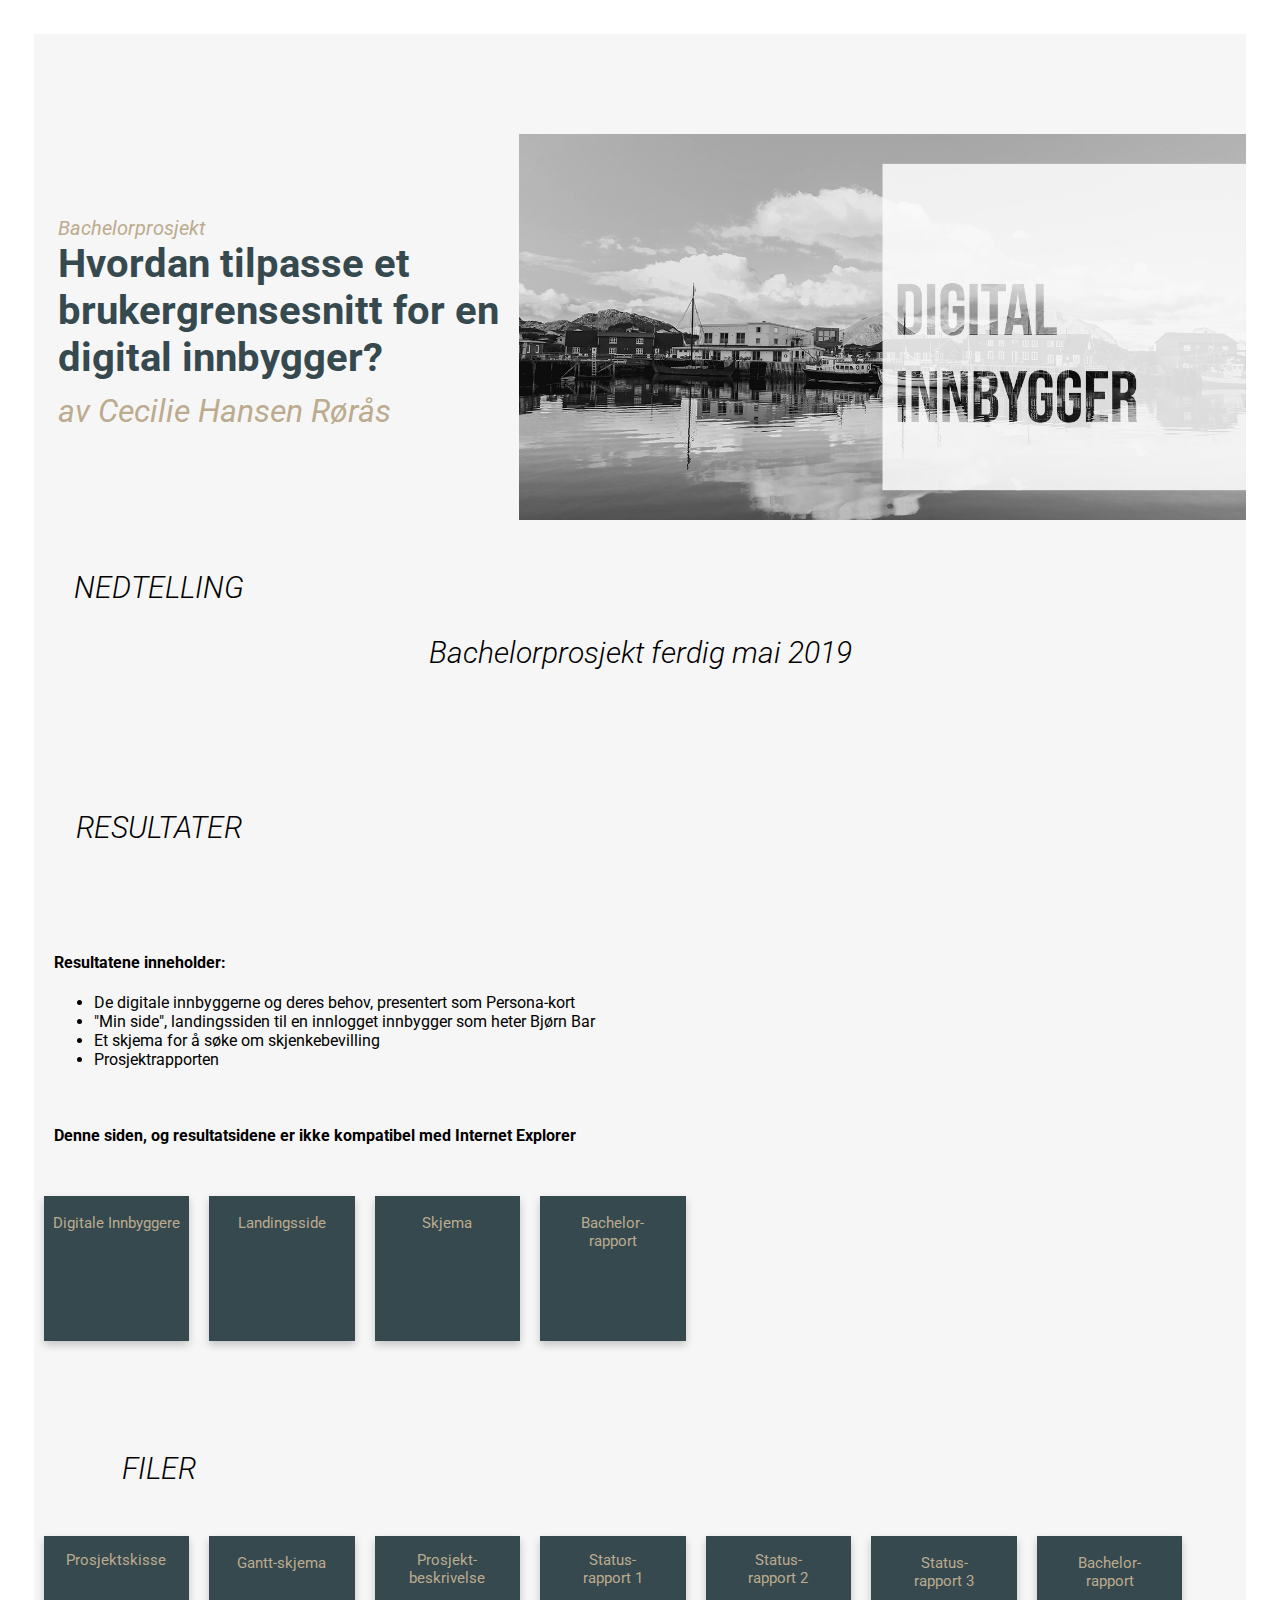
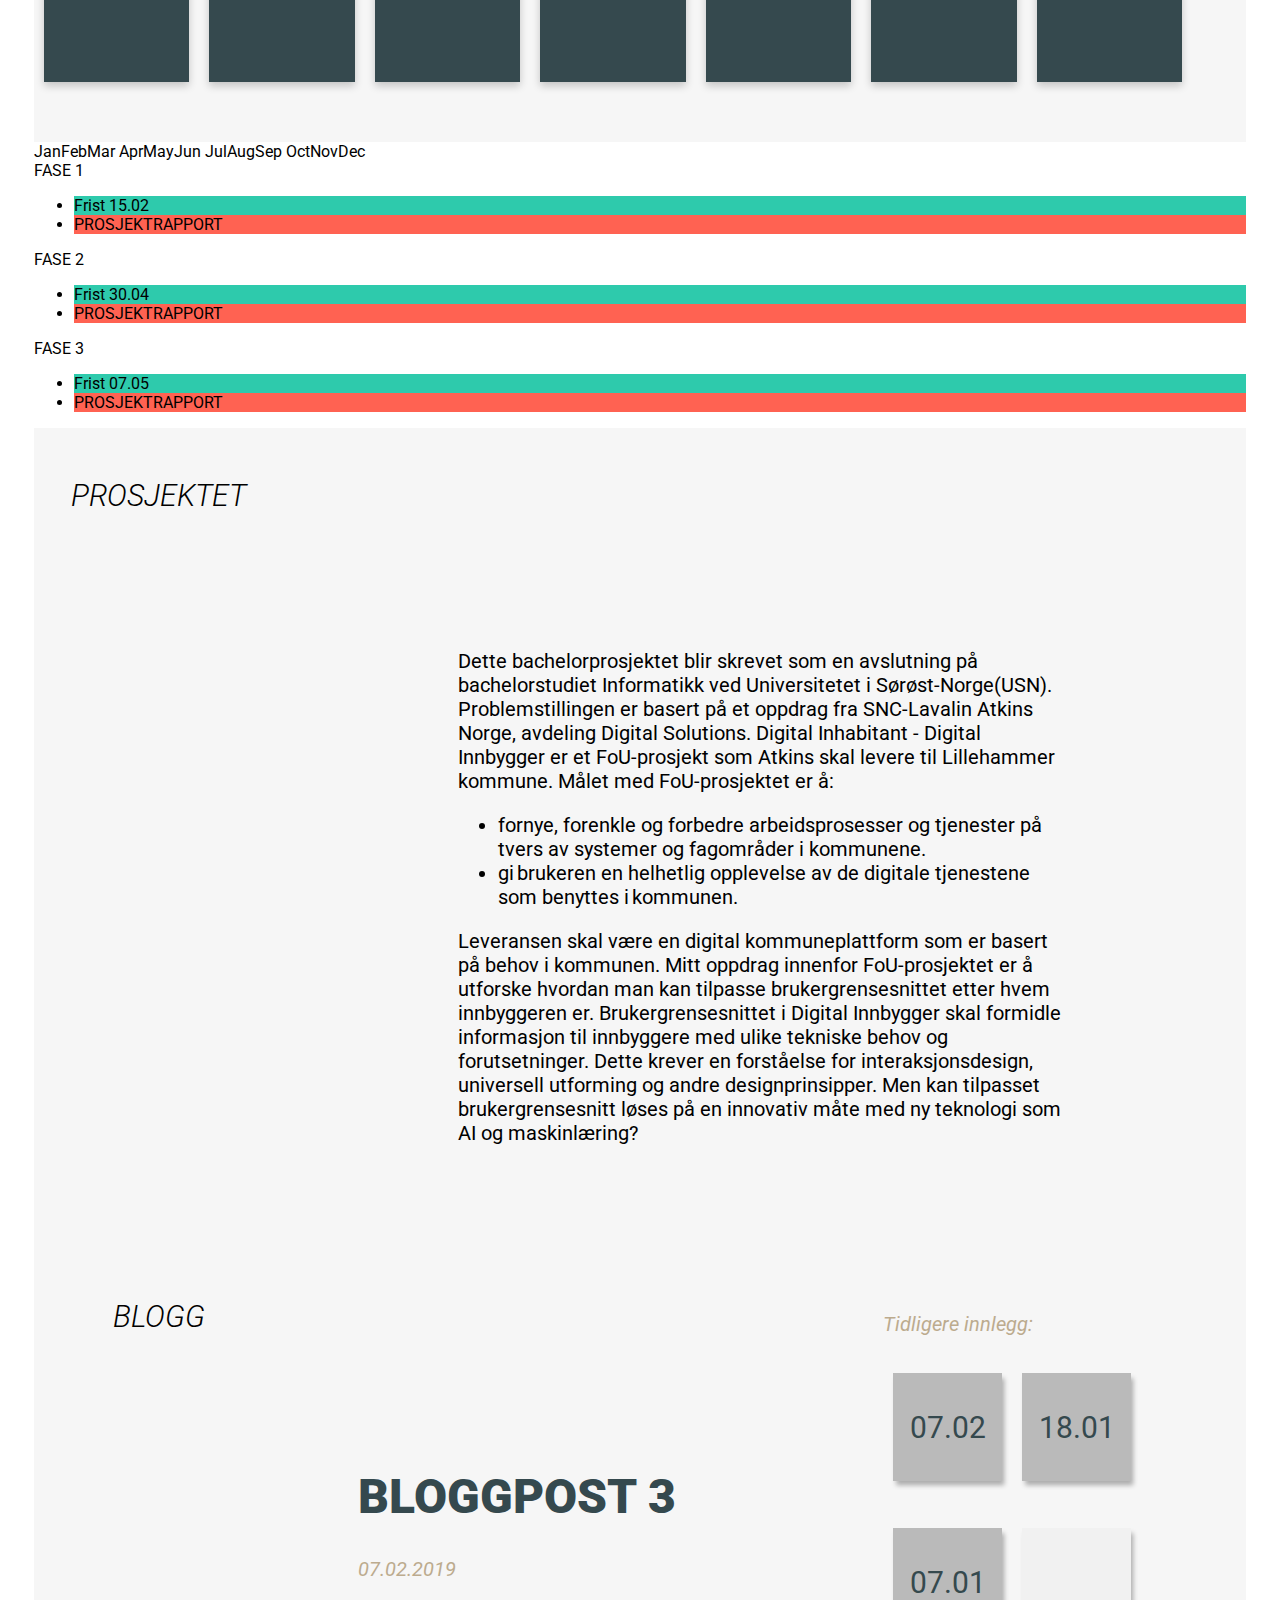
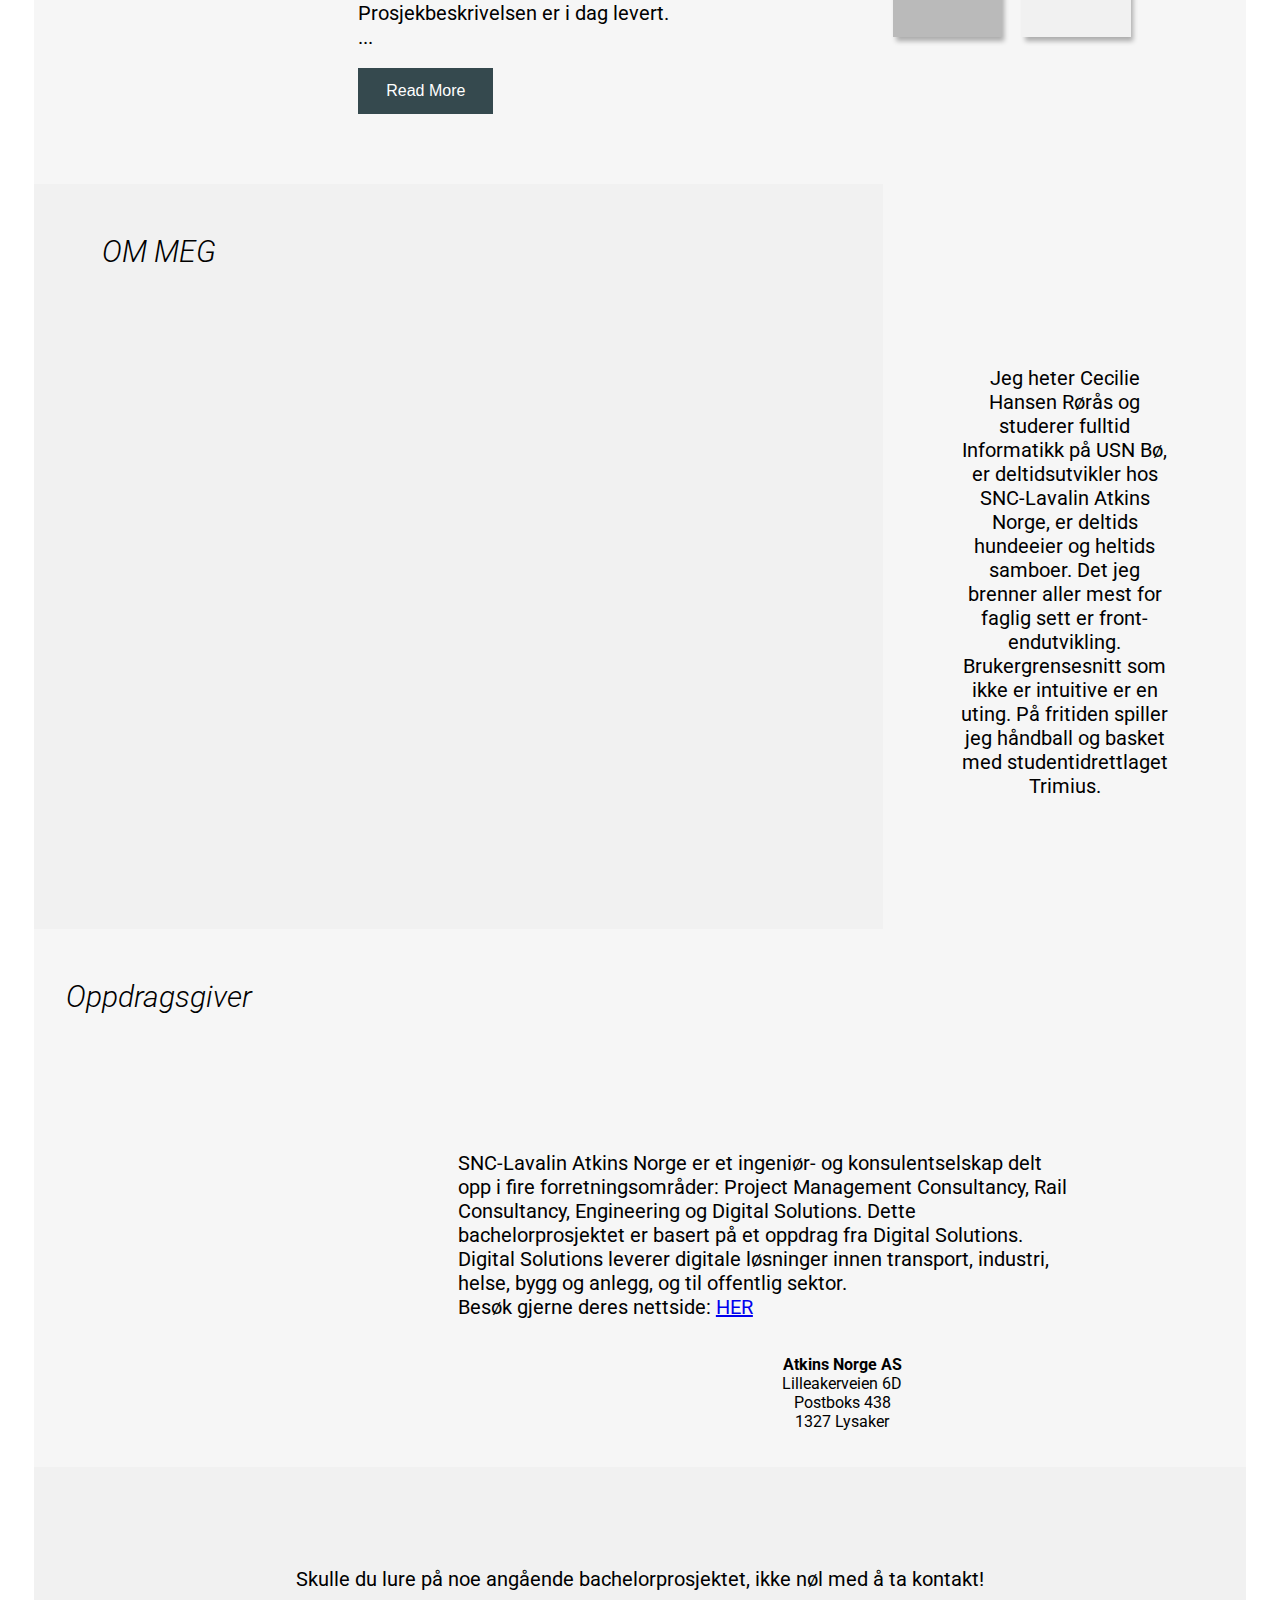
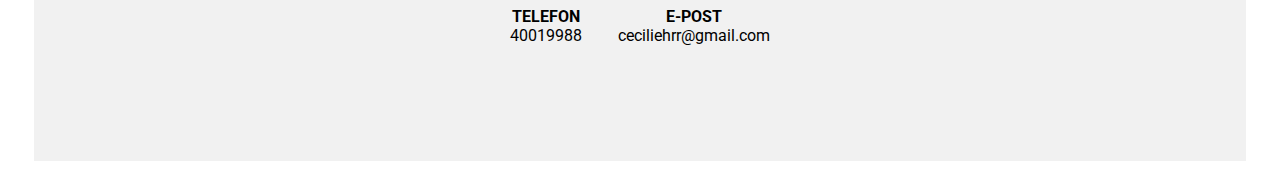
==== commit e8c8c856: "Remove countdown" ====
--- a/index.html
+++ b/index.html
@@ -8,8 +8,7 @@
     <link rel="stylesheet" href="css/style.css">
     <link rel="stylesheet" href="gantt/css/stylegantt.css">
     <link href="https://fonts.googleapis.com/css?family=Roboto" rel="stylesheet">
-    <link rel="stylesheet" href="https://use.fontawesome.com/releases/v5.6.3/css/all.css"
-        integrity="sha384-UHRtZLI+pbxtHCWp1t77Bi1L4ZtiqrqD80Kn4Z8NTSRyMA2Fd33n5dQ8lWUE00s/" crossorigin="anonymous">
+    <link rel="stylesheet" href="https://use.fontawesome.com/releases/v5.6.3/css/all.css" integrity="sha384-UHRtZLI+pbxtHCWp1t77Bi1L4ZtiqrqD80Kn4Z8NTSRyMA2Fd33n5dQ8lWUE00s/" crossorigin="anonymous">
     <script src="https://ajax.googleapis.com/ajax/libs/jquery/3.3.1/jquery.min.js"></script>
     <script src="js/javascript.js"></script>
 </head>
@@ -50,8 +49,7 @@
         </div>
 
         <div class="header">
-            <img src="pictures/lofoten10_stor.jpg" alt="Lofoten_digitalinnbygger" class="responsive_img" width="750"
-                height="350">
+            <img src="pictures/lofoten10_stor.jpg" alt="Lofoten_digitalinnbygger" class="responsive_img" width="750" height="350">
             <article class="animatable fadeInUp">
                 <div class="small-font">Bachelorprosjekt</div>
                 <div class="big-font">Hvordan tilpasse et brukergrensesnitt for en digital innbygger?</div>
@@ -62,14 +60,13 @@
         <div class="countdown">
             <figure class="tekst">
                 <div class="strek">NEDTELLING</div>
-            </figure>
-            <iframe
-                src="https://free.timeanddate.com/countdown/i6qhj2ka/n187/cf100/cm0/cu4/ct0/cs0/ca0/co1/cr0/ss0/cac000/cpc000/pcf1f1f1/tcfff/fn3/fs100/szw320/szh135/tatTid%20til%20innleveringsfrist/tac000/tptTid%20siden%20prosjektet%20ble%20ferdig/tpc000/iso2019-05-07T14:00:00"
-                width="320" height="135"></iframe>
+                <p>Bachelorprosjekt ferdig mai 2019</p>
+            </figure>
+
         </div>
         <div class="resultater">
             <figure class="tekst" style="margin-bottom: 10px;">
-                <div class="strek" >RESULTATER</div>
+                <div class="strek">RESULTATER</div>
             </figure>
             <div class="row">
                 <div class="column-2">
@@ -80,7 +77,8 @@
                             <li>"Min side", landingssiden til en innlogget innbygger som heter Bjørn Bar</li>
                             <li>Et skjema for å søke om skjenkebevilling</li>
                             <li>Prosjektrapporten</li>
-                        </ul><br><h4> Denne siden, og resultatsidene er ikke kompatibel med Internet Explorer</h4>
+                        </ul><br>
+                        <h4> Denne siden, og resultatsidene er ikke kompatibel med Internet Explorer</h4>
                     </p>
                 </div>
             </div>
@@ -133,8 +131,7 @@
                 <div class="overlay">
                     <div class="text">
                         <a class="pdf" href="docs/CHR_182198_Bachelorrapport.pdf" target="_blank">
-                            <div class="text"><i class="far fa-arrow-alt-circle-down"
-                                    style="font-size: 50px;"></i><br>Last ned</div>
+                            <div class="text"><i class="far fa-arrow-alt-circle-down" style="font-size: 50px;"></i><br>Last ned</div>
                         </a>
                     </div>
                 </div>
@@ -153,8 +150,8 @@
 
                 <div class="overlay">
                     <a class="pdf" href="docs/Prosjektskisse_CecilieHR_182198.pdf" target="_blank">
-                        <div class="text"><i class="far fa-arrow-alt-circle-down" style="font-size: 50px;"></i>Last
-                            ned</div>
+                        <div class="text"><i class="far fa-arrow-alt-circle-down" style="font-size: 50px;"></i>Last ned
+                        </div>
                     </a>
                 </div>
             </div>
@@ -175,8 +172,8 @@
 
                 <div class="overlay">
                     <a class="pdf" href="docs/Prosjektbeskrivelse_CecilieHR_182198.pdf" target="_blank">
-                        <div class="text"><i class="far fa-arrow-alt-circle-down" style="font-size: 50px;"></i>Last
-                            ned</div>
+                        <div class="text"><i class="far fa-arrow-alt-circle-down" style="font-size: 50px;"></i>Last ned
+                        </div>
                     </a>
                 </div>
             </div>
@@ -189,8 +186,8 @@
 
                 <div class="overlay">
                     <a class="pdf" href="docs/Statusrapport1_CHR_182198.pdf" target="_blank">
-                        <div class="text"><i class="far fa-arrow-alt-circle-down" style="font-size: 50px;"></i>Last
-                            ned</div>
+                        <div class="text"><i class="far fa-arrow-alt-circle-down" style="font-size: 50px;"></i>Last ned
+                        </div>
                     </a>
                 </div>
             </div>
@@ -203,8 +200,8 @@
 
                 <div class="overlay">
                     <a class="pdf" href="docs/Statusrapport2_CHR_182198.pdf" target="_blank">
-                        <div class="text"><i class="far fa-arrow-alt-circle-down" style="font-size: 50px;"></i>Last
-                            ned</div>
+                        <div class="text"><i class="far fa-arrow-alt-circle-down" style="font-size: 50px;"></i>Last ned
+                        </div>
                     </a>
                 </div>
             </div>
@@ -217,8 +214,8 @@
 
                 <div class="overlay">
                     <a class="pdf" href="docs/Statusrapport3_CHR.pdf" target="_blank">
-                        <div class="text"><i class="far fa-arrow-alt-circle-down" style="font-size: 50px;"></i>Last
-                            ned</div>
+                        <div class="text"><i class="far fa-arrow-alt-circle-down" style="font-size: 50px;"></i>Last ned
+                        </div>
                     </a>
                 </div>
             </div>
@@ -226,12 +223,12 @@
                 <a class="pdf-mobil" href="docs/CHR_182198_Bachelorrapport.pdf" target="_blank"><i
                     class="far fa-calendar-check">
                 </i></a>
-            <i class="far fa-calendar-check fa-mobil"></i>
+                <i class="far fa-calendar-check fa-mobil"></i>
                 <div class="elem-p"><br>Bachelor-<br>rapport</div>
                 <div class="overlay">
                     <a class="pdf" href="docs/CHR_182198_Bachelorrapport.pdf" target="_blank">
-                        <div class="text"><i class="far fa-arrow-alt-circle-down" style="font-size: 50px;"></i>Last
-                            ned</div>
+                        <div class="text"><i class="far fa-arrow-alt-circle-down" style="font-size: 50px;"></i>Last ned
+                        </div>
                     </a>
                 </div>
             </div>
@@ -303,28 +300,18 @@
                 </div>
                 <div class="column-2">
                     <p style="width: 80%;" class="small-font2">
-                        Dette bachelorprosjektet blir skrevet som en avslutning på bachelorstudiet Informatikk ved
-                        Universitetet i Sørøst-Norge(USN).
-                        Problemstillingen er basert på et oppdrag fra SNC-Lavalin Atkins Norge, avdeling Digital
-                        Solutions.
-                        Digital Inhabitant - Digital Innbygger er et FoU-prosjekt som Atkins skal levere til
-                        Lillehammer kommune. Målet med FoU-prosjektet er å:
+                        Dette bachelorprosjektet blir skrevet som en avslutning på bachelorstudiet Informatikk ved Universitetet i Sørøst-Norge(USN). Problemstillingen er basert på et oppdrag fra SNC-Lavalin Atkins Norge, avdeling Digital Solutions. Digital Inhabitant - Digital
+                        Innbygger er et FoU-prosjekt som Atkins skal levere til Lillehammer kommune. Målet med FoU-prosjektet er å:
                         <br></p>
                     <ul style="width: 80%;" class="small-font2">
-                        <li>fornye, forenkle og forbedre arbeidsprosesser og tjenester på tvers av systemer og
-                            fagområder i kommunene.</li>
+                        <li>fornye, forenkle og forbedre arbeidsprosesser og tjenester på tvers av systemer og fagområder i kommunene.</li>
                         <li>gi brukeren en helhetlig opplevelse av de digitale tjenestene som benyttes i kommunen.
                         </li>
                     </ul>
                     <p style="width: 80%;" class="small-font2">
-                        Leveransen skal være en digital kommuneplattform som er basert på behov i kommunen.
-                        Mitt oppdrag innenfor FoU-prosjektet er å utforske hvordan man kan tilpasse
-                        brukergrensesnittet etter hvem innbyggeren er.
-                        Brukergrensesnittet i Digital Innbygger skal formidle informasjon til innbyggere med ulike
-                        tekniske behov og forutsetninger.
-                        Dette krever en forståelse for interaksjonsdesign, universell utforming og andre
-                        designprinsipper. Men kan tilpasset brukergrensesnitt løses på en innovativ måte med ny
-                        teknologi som AI og maskinlæring?</p>
+                        Leveransen skal være en digital kommuneplattform som er basert på behov i kommunen. Mitt oppdrag innenfor FoU-prosjektet er å utforske hvordan man kan tilpasse brukergrensesnittet etter hvem innbyggeren er. Brukergrensesnittet i Digital Innbygger skal
+                        formidle informasjon til innbyggere med ulike tekniske behov og forutsetninger. Dette krever en forståelse for interaksjonsdesign, universell utforming og andre designprinsipper. Men kan tilpasset brukergrensesnitt løses på en
+                        innovativ måte med ny teknologi som AI og maskinlæring?</p>
                 </div>
             </div>
         </div>
@@ -335,14 +322,12 @@
             </figure>
             <div class="row">
                 <div class="column-1">
-                    <img src="pictures/lofoten10.jpg" alt="bloggbilde" class="animatable fadeInUp" id="bloggbilde"
-                        width="335" height="471">
+                    <img src="pictures/lofoten10.jpg" alt="bloggbilde" class="animatable fadeInUp" id="bloggbilde" width="335" height="471">
                 </div>
                 <div class="column-2">
                     <h1 class="xl-font" id="bloggpost"><b>BLOGGPOST 3</b></h1>
                     <p class="small-font" id="bloggdato">07.02.2019</p>
-                    <div id="less" class="small-font2">Prosjekbeskrivelsen er i dag levert.</div><span id="dots"
-                        class="small-font2">...</span>
+                    <div id="less" class="small-font2">Prosjekbeskrivelsen er i dag levert.</div><span id="dots" class="small-font2">...</span>
                     <span class="small-font2" id="more">Da føler jeg bachelorprosjektet kan komme ordentlig i gang
                         og neste skritt er å tilegne meg mest mulig teori. Hittil har jeg sett noen foredrag på
                         Lynda.com om Accessibility. Bøkene jeg leser på for tiden er The design of everyday things
@@ -355,20 +340,17 @@
             <div class="small-font">Tidligere innlegg:</div>
             <div class="bloggelem blogg3">
                 <div class="text nummer">07.02</div>
-                <div class="overlay_blogg"
-                    onclick="newBlog('BLOGGPOST 3','07.02.2019','Prosjekbeskrivelsen er i dag levert...','Da føler jeg bachelorprosjektet kan komme ordentlig i gang og neste skritt er å tilegne meg mest mulig teori. Hittil har jeg sett noen foredrag på Lynda.com om Accessibility. Bøkene jeg leser på for tiden er The design of everyday things av Don Norman, og Introduksjon til interaksjonsdesign av Tone Nordbø.','pictures/lofoten10.jpg')">
+                <div class="overlay_blogg" onclick="newBlog('BLOGGPOST 3','07.02.2019','Prosjekbeskrivelsen er i dag levert...','Da føler jeg bachelorprosjektet kan komme ordentlig i gang og neste skritt er å tilegne meg mest mulig teori. Hittil har jeg sett noen foredrag på Lynda.com om Accessibility. Bøkene jeg leser på for tiden er The design of everyday things av Don Norman, og Introduksjon til interaksjonsdesign av Tone Nordbø.','pictures/lofoten10.jpg')">
                 </div>
             </div>
             <div class="bloggelem blogg2">
                 <div class="text nummer">18.01</div>
-                <div class="overlay_blogg"
-                    onclick="newBlog('BLOGGPOST 2','18.01.2019','I dag har jeg fått prosjektweb(denne nettsiden) på lufta...','Prosjektweb er ment for å dele innleveringer og fremgang med interesserte og er en del av kravene i bachelorprosjektet. Jeg har valgt å bruke GitHub som hostingtjeneste fordi jeg trenger mer praktisk erfaring med bruk av GIT som versjonskontrollverktøy.','pictures/lofoten10.jpg')">
+                <div class="overlay_blogg" onclick="newBlog('BLOGGPOST 2','18.01.2019','I dag har jeg fått prosjektweb(denne nettsiden) på lufta...','Prosjektweb er ment for å dele innleveringer og fremgang med interesserte og er en del av kravene i bachelorprosjektet. Jeg har valgt å bruke GitHub som hostingtjeneste fordi jeg trenger mer praktisk erfaring med bruk av GIT som versjonskontrollverktøy.','pictures/lofoten10.jpg')">
                 </div>
             </div>
             <div class="bloggelem blogg1">
                 <div class="text nummer">07.01</div>
-                <div class="overlay_blogg"
-                    onclick="newBlog('BLOGGPOST 1','07.01.2019','Første arbeidsdag hos Atkins Norge på Lysaker der jeg fikk nærmere beskrivelser av mitt oppdrag innenfor Digital Innbygger...','Jeg hilste også på SCRUM-teamet som utvikler kommuneplattformen, de var selvfølgelig svært oppslukt i koding, jeg mistenker GIT-problemer! ;)','pictures/lofoten10.jpg')">
+                <div class="overlay_blogg" onclick="newBlog('BLOGGPOST 1','07.01.2019','Første arbeidsdag hos Atkins Norge på Lysaker der jeg fikk nærmere beskrivelser av mitt oppdrag innenfor Digital Innbygger...','Jeg hilste også på SCRUM-teamet som utvikler kommuneplattformen, de var selvfølgelig svært oppslukt i koding, jeg mistenker GIT-problemer! ;)','pictures/lofoten10.jpg')">
                 </div>
             </div>
             <div class="bloggelem blogg4">
@@ -392,10 +374,8 @@
             </div>
         </div>
         <div class="right">
-            <p id="om" class="small-font2">Jeg heter Cecilie Hansen Rørås og studerer fulltid Informatikk på USN Bø,
-                er deltidsutvikler hos SNC-Lavalin Atkins Norge, er deltids hundeeier og heltids samboer. Det jeg
-                brenner aller mest for faglig sett er front-endutvikling. Brukergrensesnitt som ikke er intuitive er
-                en uting. På fritiden spiller jeg håndball og basket med studentidrettlaget Trimius.</p>
+            <p id="om" class="small-font2">Jeg heter Cecilie Hansen Rørås og studerer fulltid Informatikk på USN Bø, er deltidsutvikler hos SNC-Lavalin Atkins Norge, er deltids hundeeier og heltids samboer. Det jeg brenner aller mest for faglig sett er front-endutvikling. Brukergrensesnitt
+                som ikke er intuitive er en uting. På fritiden spiller jeg håndball og basket med studentidrettlaget Trimius.</p>
         </div>
 
         <div class="company" id="atkins">
@@ -408,25 +388,14 @@
                 </div>
                 <div class="column-2">
                     <p style="width: 80%;" class="small-font2">
-                        SNC-Lavalin Atkins Norge er et ingeniør- og konsulentselskap delt opp i fire
-                        forretningsområder:
-                        Project Management Consultancy,
-                        Rail Consultancy,
-                        Engineering og
-                        Digital Solutions.
-                        Dette bachelorprosjektet er basert på et oppdrag fra Digital Solutions.
-                        Digital Solutions leverer digitale løsninger innen transport, industri, helse, bygg og
-                        anlegg, og til offentlig sektor.
-                        <br>
-                        Besøk gjerne deres nettside: <a href="http://atkinsglobal.no/" target="_blank">HER</a>
+                        SNC-Lavalin Atkins Norge er et ingeniør- og konsulentselskap delt opp i fire forretningsområder: Project Management Consultancy, Rail Consultancy, Engineering og Digital Solutions. Dette bachelorprosjektet er basert på et oppdrag fra Digital Solutions.
+                        Digital Solutions leverer digitale løsninger innen transport, industri, helse, bygg og anlegg, og til offentlig sektor.
+                        <br> Besøk gjerne deres nettside: <a href="http://atkinsglobal.no/" target="_blank">HER</a>
                         <div class="cont" style="text-align: center;">
                             <ul class="contact">
                                 <li style="text-align: center;">
                                     <p><i class="fa fa-map-marker fa-3x"></i></p>
-                                    <p><strong>Atkins Norge AS</strong><br>
-                                        Lilleakerveien 6D<br>
-                                        Postboks 438<br>
-                                        1327 Lysaker</p>
+                                    <p><strong>Atkins Norge AS</strong><br> Lilleakerveien 6D<br> Postboks 438<br> 1327 Lysaker</p>
                                 </li>
                             </ul>
                         </div>
@@ -435,19 +404,19 @@
         </div>
         <div class="footer" id="kontakt">
             <div class="cont">
-                <div class="small-font2">Skulle du lure på noe angående bachelorprosjektet, ikke nøl med å ta
-                    kontakt!</div>
+                <div class="small-font2">Skulle du lure på noe angående bachelorprosjektet, ikke nøl med å ta kontakt!
+                </div>
                 <ul class="contact">
 
                     <li style="text-align: left;">
                         <p><i class="fas fa-mobile-alt fa-3x"></i></p>
-                        <p><strong>TELEFON</strong><br>
-                            40019988</p>
+                        <p><strong>TELEFON</strong><br> 40019988
+                        </p>
                     </li>
                     <li style="text-align: left;">
                         <p><i class="far fa-envelope fa-3x"></i></p>
-                        <p><strong>E-POST</strong><br>
-                            ceciliehrr@gmail.com</p>
+                        <p><strong>E-POST</strong><br> ceciliehrr@gmail.com
+                        </p>
                     </li>
                 </ul>
             </div>
